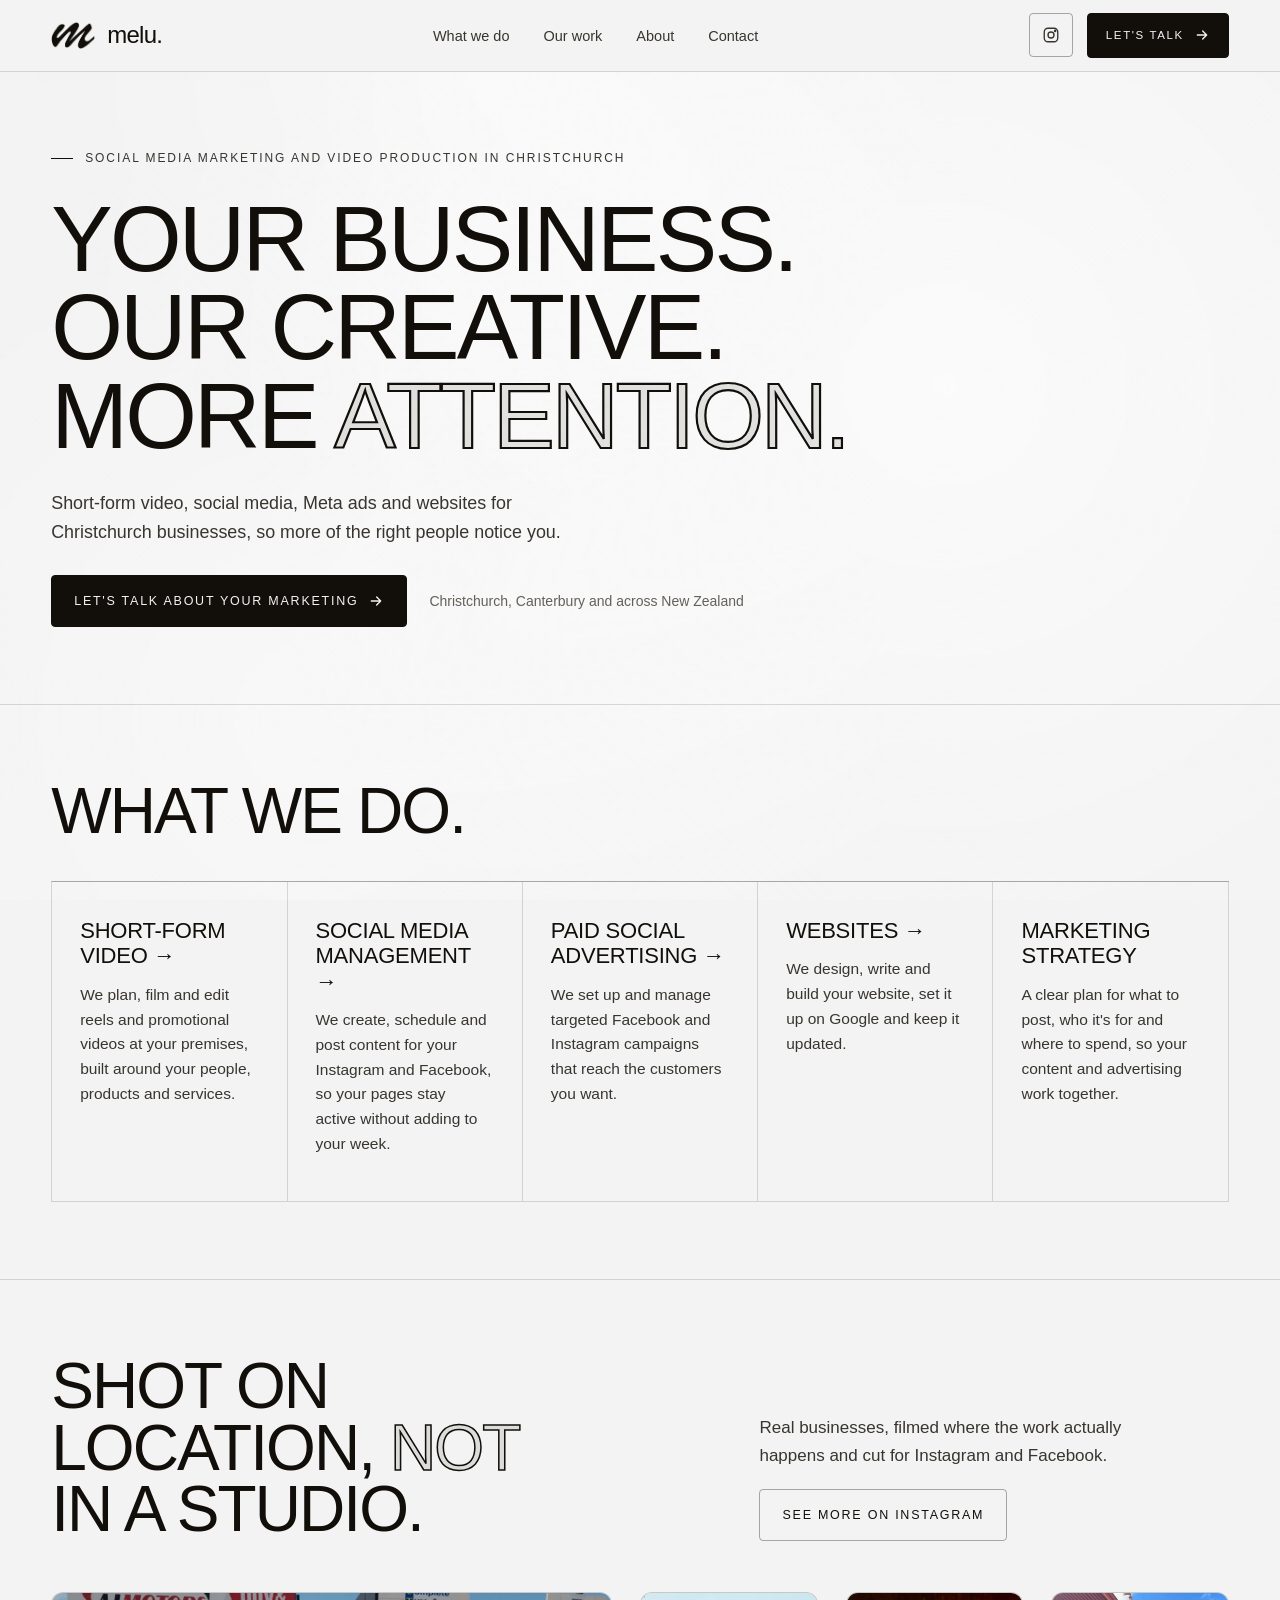
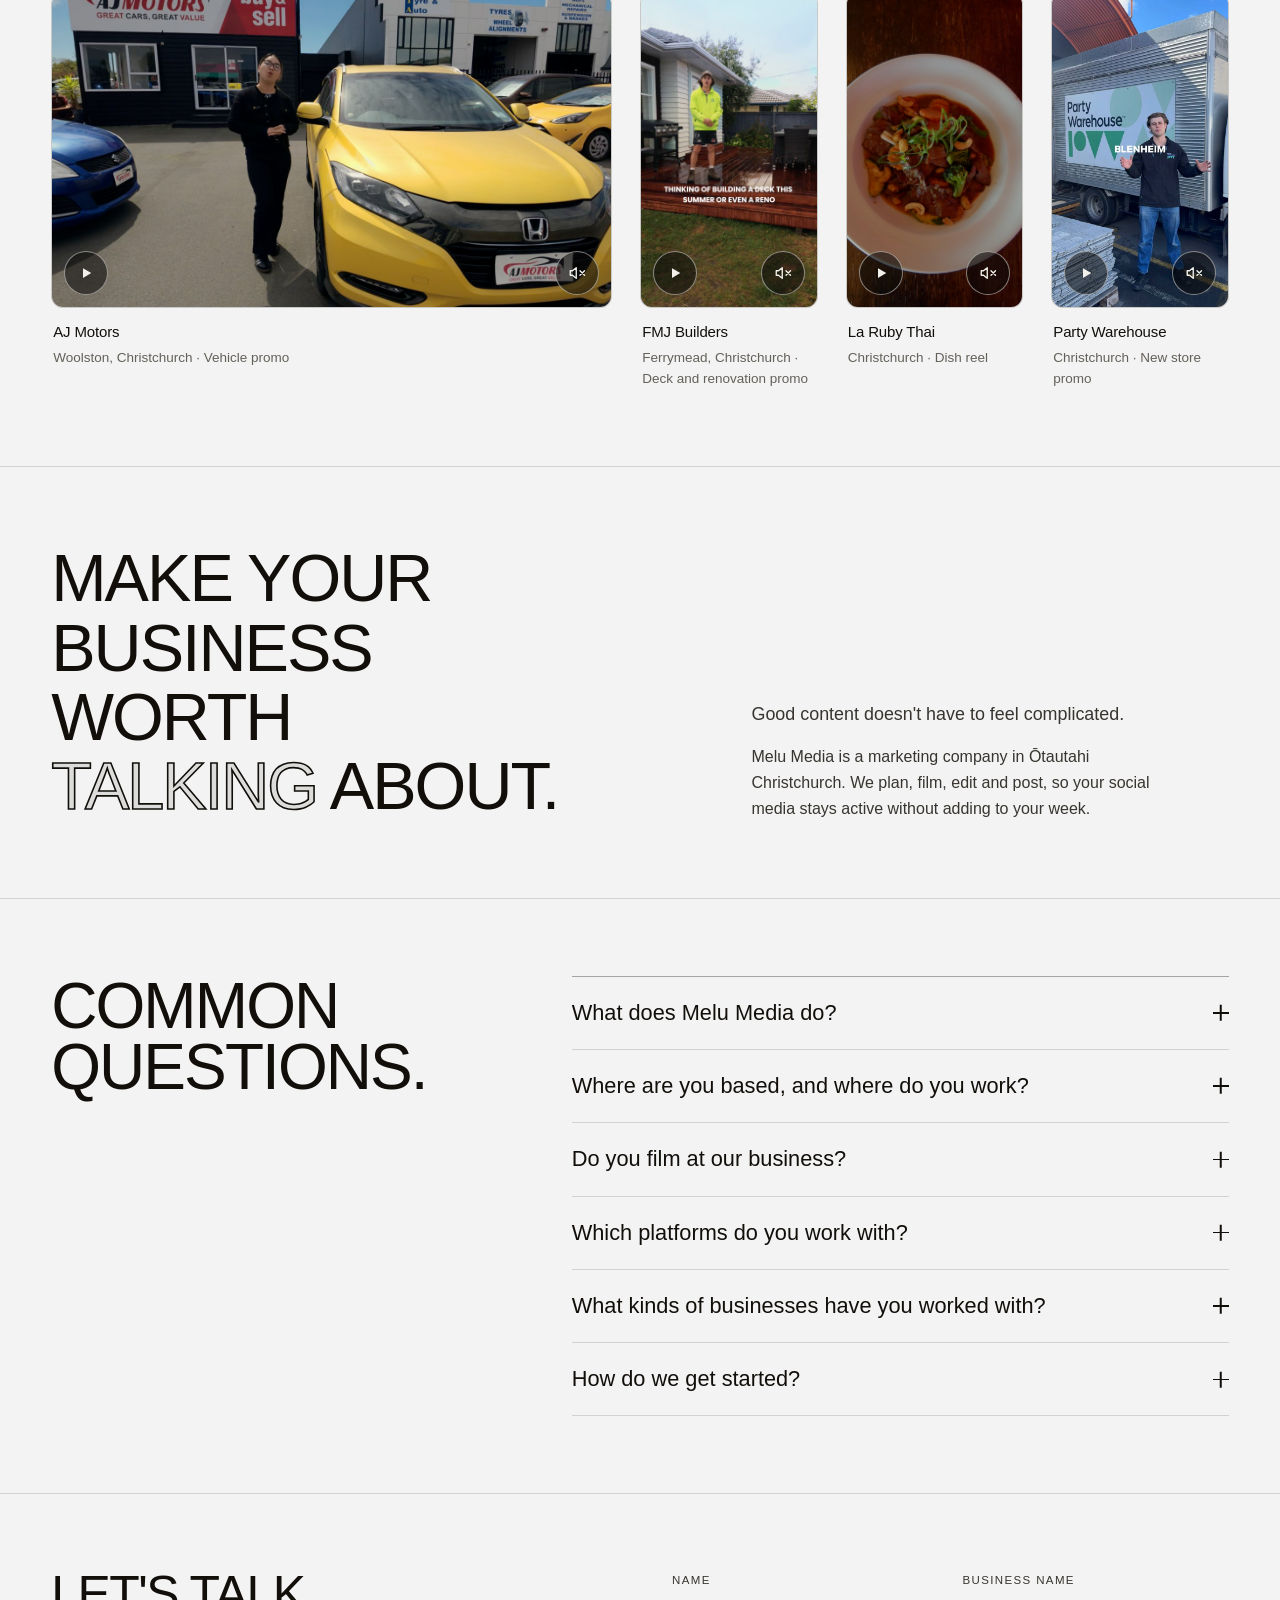
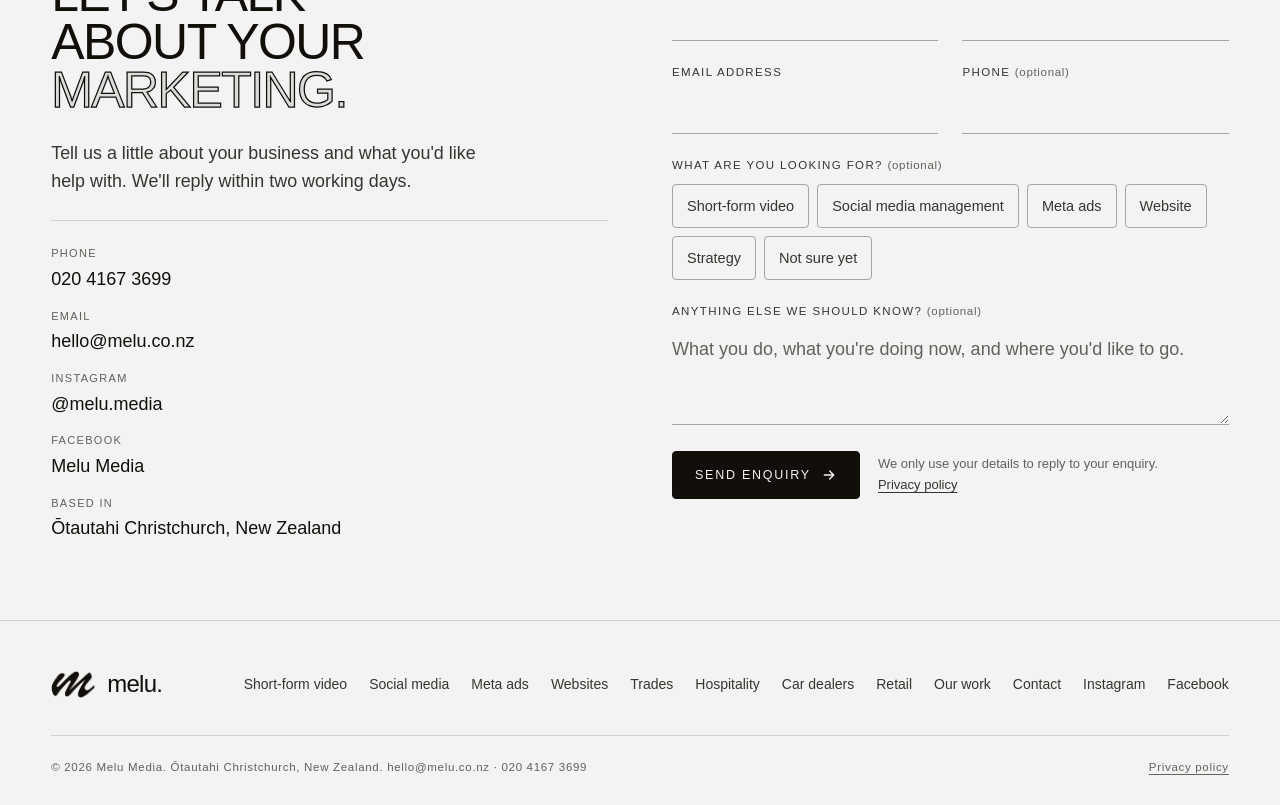
==== index.html @ 1206959f "SEO and AI search pass: how-it-works steps, retail page, legal entity schema, Party Warehouse locati" ====
<!doctype html>
<html lang="en-NZ">
<head>
<meta charset="utf-8">
<meta name="viewport" content="width=device-width, initial-scale=1, viewport-fit=cover">
<title>Social Media Marketing, Video &amp; Websites Christchurch | Melu Media</title>
<meta name="description" content="Melu Media is a Christchurch marketing company. We film short-form video, manage Instagram and Facebook, run Meta ads and build websites for local businesses.">
<link rel="canonical" href="https://melu.co.nz/">
<meta name="robots" content="index, follow, max-image-preview:large, max-snippet:-1, max-video-preview:-1">
<meta name="geo.region" content="NZ-CAN">
<meta name="geo.placename" content="Christchurch">
<meta name="theme-color" content="#f3f3f3">
<meta property="og:type" content="website">
<meta property="og:locale" content="en_NZ">
<meta property="og:site_name" content="Melu Media">
<meta property="og:title" content="Melu Media — Your business. Our creative. More attention.">
<meta property="og:description" content="Short-form video, social media management and Meta ads for businesses in Christchurch and across New Zealand.">
<meta property="og:url" content="https://melu.co.nz/">
<meta property="og:image" content="https://melu.co.nz/og-image.png">
<meta property="og:image:width" content="1200">
<meta property="og:image:height" content="630">
<meta property="og:image:alt" content="Melu Media logo">
<meta name="twitter:card" content="summary_large_image">
<meta name="twitter:title" content="Melu Media — Your business. Our creative. More attention.">
<meta name="twitter:description" content="Short-form video, social media management and Meta ads for businesses in Christchurch and across New Zealand.">
<meta name="twitter:image" content="https://melu.co.nz/og-image.png">
<link rel="icon" type="image/png" sizes="64x64" href="/favicon.png">
<link rel="apple-touch-icon" sizes="180x180" href="/apple-touch-icon.png">
<link rel="stylesheet" href="/styles.css?v=20261021a">
<script>document.documentElement.className = 'js';</script>
<script type="application/ld+json">
{
  "@context": "https://schema.org",
  "@graph": [
    {
      "@type": ["Organization", "ProfessionalService"],
      "@id": "https://melu.co.nz/#organization",
      "name": "Melu Media",
      "legalName": "Melu Limited",
      "identifier": {
        "@type": "PropertyValue",
        "propertyID": "NZBN",
        "value": "9429053964380"
      },
      "founder": {
        "@type": "Person",
        "name": "Ephraim Stocks",
        "jobTitle": "Founder"
      },
      "url": "https://melu.co.nz/",
      "logo": "https://melu.co.nz/apple-touch-icon.png",
      "image": "https://melu.co.nz/og-image.png",
      "email": "hello@melu.co.nz",
      "slogan": "Your business. Our creative. More attention.",
      "description": "Melu Media is a marketing company based in Christchurch, New Zealand. It produces short-form video, manages Instagram and Facebook, runs Meta ad campaigns, builds websites and provides marketing strategy for businesses.",
      "address": {
        "@type": "PostalAddress",
        "addressLocality": "Christchurch",
        "addressRegion": "Canterbury",
        "addressCountry": "NZ"
      },
      "areaServed": [
        {
          "@type": "City",
          "name": "Christchurch"
        },
        {
          "@type": "AdministrativeArea",
          "name": "Canterbury"
        },
        {
          "@type": "Country",
          "name": "New Zealand"
        }
      ],
      "knowsAbout": [
        "Short-form video production",
        "Reels production",
        "Social media marketing",
        "Social media management",
        "Social media content creation",
        "Instagram management",
        "Facebook marketing",
        "Meta Ads",
        "Facebook advertising",
        "Instagram advertising",
        "Website design",
        "Marketing strategy"
      ],
      "sameAs": [
        "https://www.instagram.com/melu.media/",
        "https://www.facebook.com/profile.php?id=61594397530777"
      ],
      "hasOfferCatalog": {
        "@type": "OfferCatalog",
        "name": "Marketing services",
        "itemListElement": [
          {
            "@type": "Offer",
            "itemOffered": {
              "@type": "Service",
              "name": "Short-form video production",
              "description": "Planning, filming and editing reels and promotional videos for businesses, shot on location.",
              "provider": {
                "@id": "https://melu.co.nz/#organization"
              },
              "areaServed": "Christchurch, Canterbury, New Zealand"
            }
          },
          {
            "@type": "Offer",
            "itemOffered": {
              "@type": "Service",
              "name": "Social media content and management",
              "description": "Creating, scheduling and posting content for Instagram and Facebook.",
              "provider": {
                "@id": "https://melu.co.nz/#organization"
              },
              "areaServed": "Christchurch, Canterbury, New Zealand"
            }
          },
          {
            "@type": "Offer",
            "itemOffered": {
              "@type": "Service",
              "name": "Paid social advertising",
              "description": "Setting up and managing targeted Facebook and Instagram campaigns in Meta Ads Manager.",
              "provider": {
                "@id": "https://melu.co.nz/#organization"
              },
              "areaServed": "Christchurch, Canterbury, New Zealand"
            }
          },
          {
            "@type": "Offer",
            "itemOffered": {
              "@type": "Service",
              "name": "Website design and build",
              "description": "Designing, writing and building small business websites, set up on Google, with hosting, domain and ongoing updates.",
              "url": "https://melu.co.nz/websites",
              "provider": {
                "@id": "https://melu.co.nz/#organization"
              },
              "areaServed": "Christchurch, Canterbury, New Zealand"
            }
          },
          {
            "@type": "Offer",
            "itemOffered": {
              "@type": "Service",
              "name": "Marketing strategy",
              "description": "A clear direction for a business's content, social media presence and advertising.",
              "provider": {
                "@id": "https://melu.co.nz/#organization"
              },
              "areaServed": "Christchurch, Canterbury, New Zealand"
            }
          }
        ]
      },
      "contactPoint": {
        "@type": "ContactPoint",
        "contactType": "sales",
        "email": "hello@melu.co.nz",
        "areaServed": "NZ",
        "availableLanguage": "en",
        "telephone": "+64 20 4167 3699"
      },
      "telephone": "+64 20 4167 3699"
    },
    {
      "@type": "WebSite",
      "@id": "https://melu.co.nz/#website",
      "url": "https://melu.co.nz/",
      "name": "Melu Media",
      "inLanguage": "en-NZ",
      "publisher": {
        "@id": "https://melu.co.nz/#organization"
      }
    },
    {
      "@type": "WebPage",
      "@id": "https://melu.co.nz/#webpage",
      "url": "https://melu.co.nz/",
      "name": "Social Media Marketing, Video & Websites Christchurch | Melu Media",
      "description": "Melu Media is a Christchurch marketing company. We film short-form video, manage Instagram and Facebook, run Meta ads and build websites for local businesses.",
      "inLanguage": "en-NZ",
      "isPartOf": {
        "@id": "https://melu.co.nz/#website"
      },
      "about": {
        "@id": "https://melu.co.nz/#organization"
      }
    },
    {
      "@type": "VideoObject",
      "name": "AJ Motors vehicle promo",
      "description": "Promotional video for AJ Motors, a car dealer on Ferry Road in Woolston, Christchurch. Filmed and edited by Melu Media.",
      "thumbnailUrl": "https://melu.co.nz/reel-ajmotors.jpg",
      "contentUrl": "https://melu.co.nz/reel-ajmotors.mp4",
      "uploadDate": "2026-10-13T00:00:00+13:00",
      "duration": "PT14S",
      "creator": {
        "@id": "https://melu.co.nz/#organization"
      }
    },
    {
      "@type": "VideoObject",
      "name": "La Ruby Thai dish reel",
      "description": "Short-form reel for La Ruby Thai restaurant in Christchurch, following a dish from the kitchen to the table. Filmed and edited by Melu Media.",
      "thumbnailUrl": "https://melu.co.nz/reel-laruby-kitchen.jpg",
      "contentUrl": "https://melu.co.nz/reel-laruby-kitchen.mp4",
      "uploadDate": "2026-10-13T00:00:00+13:00",
      "duration": "PT25S",
      "creator": {
        "@id": "https://melu.co.nz/#organization"
      }
    },
    {
      "@type": "VideoObject",
      "name": "Party Warehouse new store promo",
      "description": "Short-form promo for Party Warehouse, a Christchurch party store, inviting customers to an opening evening at its new site. Filmed and edited by Melu Media.",
      "thumbnailUrl": "https://melu.co.nz/reel-party.jpg",
      "contentUrl": "https://melu.co.nz/reel-party.mp4",
      "uploadDate": "2026-09-23T00:00:00+12:00",
      "duration": "PT12S",
      "creator": {
        "@id": "https://melu.co.nz/#organization"
      }
    },
    {
      "@type": "VideoObject",
      "name": "FMJ Builders deck and renovation promo",
      "description": "Short-form promo for FMJ Builders, a Christchurch building company, showing a new deck and a renovated bathroom in Ferrymead. Filmed on site and edited by Melu Media.",
      "thumbnailUrl": "https://melu.co.nz/reel-builder.jpg",
      "contentUrl": "https://melu.co.nz/reel-builder.mp4",
      "uploadDate": "2026-10-15T00:00:00+13:00",
      "duration": "PT27S",
      "creator": {
        "@id": "https://melu.co.nz/#organization"
      }
    },
    {
      "@type": "FAQPage",
      "@id": "https://melu.co.nz/#faq",
      "mainEntity": [
        {
          "@type": "Question",
          "name": "What does Melu Media do?",
          "acceptedAnswer": {
            "@type": "Answer",
            "text": "Melu Media is a marketing company in Ōtautahi Christchurch. We film short-form video, manage Instagram and Facebook for businesses, run Meta ad campaigns, build websites and help with marketing strategy."
          }
        },
        {
          "@type": "Question",
          "name": "Where are you based, and where do you work?",
          "acceptedAnswer": {
            "@type": "Answer",
            "text": "We are based in Christchurch and work with businesses across the city and the wider Canterbury region. We also travel across New Zealand."
          }
        },
        {
          "@type": "Question",
          "name": "Do you film at our business?",
          "acceptedAnswer": {
            "@type": "Answer",
            "text": "Yes. We film on location at your premises, around your people, products and services, rather than in a studio."
          }
        },
        {
          "@type": "Question",
          "name": "Which platforms do you work with?",
          "acceptedAnswer": {
            "@type": "Answer",
            "text": "Instagram and Facebook. Paid campaigns are set up and managed in Meta Ads Manager, which covers both."
          }
        },
        {
          "@type": "Question",
          "name": "What kinds of businesses have you worked with?",
          "acceptedAnswer": {
            "@type": "Answer",
            "text": "Recent work includes hospitality, automotive and retail businesses."
          }
        },
        {
          "@type": "Question",
          "name": "How do we get started?",
          "acceptedAnswer": {
            "@type": "Answer",
            "text": "Send an enquiry through the contact form with a little about your business and what you would like help with. We reply within two working days."
          }
        }
      ]
    }
  ]
}
</script>
</head>
<body id="top">
<a class="skip" href="#main">Skip to content</a>

<header class="nav">
  <div class="wrap">
    <a class="brand" href="#top" aria-label="Melu Media home"><span class="logo-mark" aria-hidden="true"></span><span class="wordmark">melu<span class="dot">.</span></span></a>
    <nav aria-label="Primary">
      <ul class="nav-links">
        <li><a href="#services">What we do</a></li>
        <li><a href="#work">Our work</a></li>
        <li><a href="#about">About</a></li>
        <li><a href="#contact">Contact</a></li>
      </ul>
    </nav>
    <div class="nav-cta">
      <a class="icon-link" href="https://www.instagram.com/melu.media/" target="_blank" rel="noopener" aria-label="Melu Media on Instagram"><svg viewBox="0 0 24 24" fill="none" stroke="currentColor" stroke-width="1.8" stroke-linecap="round" stroke-linejoin="round" aria-hidden="true"><rect x="3" y="3" width="18" height="18" rx="5"/><circle cx="12" cy="12" r="4"/><circle cx="17.5" cy="6.5" r="0.8" fill="currentColor"/></svg></a>
      <a class="btn btn-primary" href="#contact">Let's talk <svg class="arrow" viewBox="0 0 24 24" fill="none" stroke="currentColor" stroke-width="2" stroke-linecap="round" stroke-linejoin="round" aria-hidden="true"><path d="M5 12h14M13 6l6 6-6 6"/></svg></a>
      <button class="menu-btn" id="menu-open" type="button" aria-label="Open menu" aria-controls="mobile-menu" aria-expanded="false">
        <svg viewBox="0 0 24 24" fill="none" stroke="currentColor" stroke-width="1.8" stroke-linecap="round" aria-hidden="true"><path d="M4 7h16M4 12h16M4 17h16"/></svg>
      </button>
    </div>
  </div>
</header>

<div class="mobile-menu" id="mobile-menu" role="dialog" aria-modal="true" aria-label="Menu" hidden>
  <div class="top">
    <a class="brand" href="#top" aria-label="Melu Media home"><span class="logo-mark" aria-hidden="true"></span><span class="wordmark">melu<span class="dot">.</span></span></a>
    <button class="menu-btn" id="menu-close" type="button" aria-label="Close menu">
      <svg viewBox="0 0 24 24" fill="none" stroke="currentColor" stroke-width="1.8" stroke-linecap="round" aria-hidden="true"><path d="M6 6l12 12M18 6L6 18"/></svg>
    </button>
  </div>
  <ul>
    <li><a href="#services">What we do</a></li>
    <li><a href="#work">Our work</a></li>
    <li><a href="#about">About</a></li>
    <li><a href="#contact">Contact</a></li>
  </ul>
  <div class="foot">
    <a class="btn btn-primary" href="#contact">Let's talk <svg class="arrow" viewBox="0 0 24 24" fill="none" stroke="currentColor" stroke-width="2" stroke-linecap="round" stroke-linejoin="round" aria-hidden="true"><path d="M5 12h14M13 6l6 6-6 6"/></svg></a>
    <a class="btn" href="https://www.instagram.com/melu.media/" target="_blank" rel="noopener"><svg viewBox="0 0 24 24" fill="none" stroke="currentColor" stroke-width="1.8" stroke-linecap="round" stroke-linejoin="round" aria-hidden="true"><rect x="3" y="3" width="18" height="18" rx="5"/><circle cx="12" cy="12" r="4"/><circle cx="17.5" cy="6.5" r="0.8" fill="currentColor"/></svg> @melu.media</a>
    <span class="hero-note">Ōtautahi Christchurch · New Zealand</span>
  </div>
</div>

<main id="main">

  <!-- HERO -->
  <section class="hero">
    <canvas id="glow" aria-hidden="true"></canvas>
    <div class="wrap">
      <div class="hero-copy">
        <h1 class="eyebrow rise">Social media marketing and video production in Christchurch</h1>
        <p class="display hero-h rise d1">Your business.<br>Our creative.<br>More <em>attention.</em></p>
        <p class="lede rise d2">Short-form video, social media, Meta ads and websites for Christchurch businesses, so more of the right people notice you.</p>
        <div class="hero-actions rise d3">
          <a class="btn btn-primary" href="#contact">Let's talk about your marketing <svg class="arrow" viewBox="0 0 24 24" fill="none" stroke="currentColor" stroke-width="2" stroke-linecap="round" stroke-linejoin="round" aria-hidden="true"><path d="M5 12h14M13 6l6 6-6 6"/></svg></a>
          <span class="hero-note">Christchurch, Canterbury and across New Zealand</span>
        </div>
      </div>
    </div>
  </section>

  <!-- SERVICES -->
  <section class="section" id="services" aria-labelledby="services-h">
    <div class="wrap">
      <div class="section-head">
        <h2 class="display" id="services-h">What we do.</h2>
      </div>
      <div class="services">
        <div class="svc"><h3><a href="/short-form-video">Short-form video <span class="svc-arrow" aria-hidden="true">→</span></a></h3><p>We plan, film and edit reels and promotional videos at your premises, built around your people, products and services.</p></div>
        <div class="svc"><h3><a href="/social-media-marketing">Social media management <span class="svc-arrow" aria-hidden="true">→</span></a></h3><p>We create, schedule and post content for your Instagram and Facebook, so your pages stay active without adding to your week.</p></div>
        <div class="svc"><h3><a href="/meta-ads">Paid social advertising <span class="svc-arrow" aria-hidden="true">→</span></a></h3><p>We set up and manage targeted Facebook and Instagram campaigns that reach the customers you want.</p></div>
        <div class="svc"><h3><a href="/websites">Websites <span class="svc-arrow" aria-hidden="true">→</span></a></h3><p>We design, write and build your website, set it up on Google and keep it updated.</p></div>
        <div class="svc"><h3>Marketing strategy</h3><p>A clear plan for what to post, who it's for and where to spend, so your content and advertising work together.</p></div>
      </div>
    </div>
  </section>

  <!-- WORK -->
  <section class="section" id="work" aria-labelledby="work-h">
    <div class="wrap">
      <div class="work-head">
        <h2 class="display" id="work-h">Shot on location, <em>not</em> in a studio.</h2>
        <div class="work-copy">
          <p>Real businesses, filmed where the work actually happens and cut for Instagram and Facebook.</p>
          <a class="btn" href="https://www.instagram.com/melu.media/" target="_blank" rel="noopener">See more on Instagram</a>
        </div>
      </div>
      <div class="duo duo-four">
        <figure class="reel-card is-wide">
          <div class="reel wide" data-name="AJ Motors vehicle promo">
          <img src="reel-ajmotors.jpg" width="1280" height="720" loading="lazy" decoding="async" alt="A presenter standing beside a yellow Honda on the AJ Motors car yard in Woolston">
          <video src="reel-ajmotors.mp4" data-small="/reel-ajmotors-sm.mp4" preload="none" muted loop playsinline controls width="1920" height="1080" aria-label="AJ Motors vehicle promo video"></video>
          <button class="ctl toggle" type="button" aria-label="Play video: AJ Motors vehicle promo"><svg class="i-play" viewBox="0 0 24 24" fill="currentColor" aria-hidden="true"><path d="M8 5.5v13l11-6.5z"/></svg><svg class="i-pause" viewBox="0 0 24 24" fill="currentColor" aria-hidden="true"><path d="M7 5h3.5v14H7zM13.5 5H17v14h-3.5z"/></svg></button>
          <button class="ctl sound" type="button" aria-label="Unmute video: AJ Motors vehicle promo"><svg class="off" viewBox="0 0 24 24" fill="none" stroke="currentColor" stroke-width="1.8" stroke-linecap="round" stroke-linejoin="round" aria-hidden="true"><path d="M11 5 6 9H3v6h3l5 4z"/><path d="m22 9-6 6M16 9l6 6"/></svg><svg class="on" viewBox="0 0 24 24" fill="none" stroke="currentColor" stroke-width="1.8" stroke-linecap="round" stroke-linejoin="round" aria-hidden="true"><path d="M11 5 6 9H3v6h3l5 4z"/><path d="M15.5 8.5a5 5 0 0 1 0 7M19 5.5a10 10 0 0 1 0 13"/></svg></button>
          </div>
          <figcaption class="reel-cap">
          <span class="reel-client">AJ Motors</span>
          <span class="reel-note">Woolston, Christchurch · Vehicle promo</span>
          </figcaption>
          </figure>
        <div class="duo-row">
        <figure class="reel-card is-tall">
          <div class="reel" data-name="FMJ Builders deck and renovation promo">
            <img src="/reel-builder.jpg" width="720" height="1280" loading="lazy" decoding="async" alt="A builder in a hi-vis top standing on a newly built timber deck">
            <video src="/reel-builder.mp4" data-small="/reel-builder-sm.mp4" preload="none" muted loop playsinline controls width="720" height="1280" aria-label="FMJ Builders deck and renovation promo"></video>
            <button class="ctl toggle" type="button" aria-label="Play video: FMJ Builders deck and renovation promo"><svg class="i-play" viewBox="0 0 24 24" fill="currentColor" aria-hidden="true"><path d="M8 5.5v13l11-6.5z"/></svg><svg class="i-pause" viewBox="0 0 24 24" fill="currentColor" aria-hidden="true"><path d="M7 5h3.5v14H7zM13.5 5H17v14h-3.5z"/></svg></button>
            <button class="ctl sound" type="button" aria-label="Unmute video: FMJ Builders deck and renovation promo"><svg class="off" viewBox="0 0 24 24" fill="none" stroke="currentColor" stroke-width="1.8" stroke-linecap="round" stroke-linejoin="round" aria-hidden="true"><path d="M11 5 6 9H3v6h3l5 4z"/><path d="m22 9-6 6M16 9l6 6"/></svg><svg class="on" viewBox="0 0 24 24" fill="none" stroke="currentColor" stroke-width="1.8" stroke-linecap="round" stroke-linejoin="round" aria-hidden="true"><path d="M11 5 6 9H3v6h3l5 4z"/><path d="M15.5 8.5a5 5 0 0 1 0 7M19 5.5a10 10 0 0 1 0 13"/></svg></button>
          </div>
          <figcaption class="reel-cap">
            <span class="reel-client">FMJ Builders</span>
            <span class="reel-note">Ferrymead, Christchurch · Deck and renovation promo</span>
          </figcaption>
        </figure>
        <figure class="reel-card is-tall">
          <div class="reel" data-name="La Ruby Thai dish reel">
          <img src="/reel-laruby-kitchen.jpg" width="720" height="1280" loading="lazy" decoding="async" alt="A plated Thai beef dish with cashews at La Ruby Thai">
          <video src="/reel-laruby-kitchen.mp4" data-small="/reel-laruby-kitchen-sm.mp4" preload="none" muted loop playsinline controls width="720" height="1280" aria-label="La Ruby Thai dish reel"></video>
          <button class="ctl toggle" type="button" aria-label="Play video: La Ruby Thai dish reel"><svg class="i-play" viewBox="0 0 24 24" fill="currentColor" aria-hidden="true"><path d="M8 5.5v13l11-6.5z"/></svg><svg class="i-pause" viewBox="0 0 24 24" fill="currentColor" aria-hidden="true"><path d="M7 5h3.5v14H7zM13.5 5H17v14h-3.5z"/></svg></button>
          <button class="ctl sound" type="button" aria-label="Unmute video: La Ruby Thai dish reel"><svg class="off" viewBox="0 0 24 24" fill="none" stroke="currentColor" stroke-width="1.8" stroke-linecap="round" stroke-linejoin="round" aria-hidden="true"><path d="M11 5 6 9H3v6h3l5 4z"/><path d="m22 9-6 6M16 9l6 6"/></svg><svg class="on" viewBox="0 0 24 24" fill="none" stroke="currentColor" stroke-width="1.8" stroke-linecap="round" stroke-linejoin="round" aria-hidden="true"><path d="M11 5 6 9H3v6h3l5 4z"/><path d="M15.5 8.5a5 5 0 0 1 0 7M19 5.5a10 10 0 0 1 0 13"/></svg></button>
          </div>
          <figcaption class="reel-cap">
          <span class="reel-client">La Ruby Thai</span>
          <span class="reel-note">Christchurch · Dish reel</span>
          </figcaption>
          </figure>
        <figure class="reel-card is-tall">
          <div class="reel" data-name="Party Warehouse promo reel">
          <img src="/reel-party.jpg" width="607" height="1080" loading="lazy" decoding="async" alt="A presenter in front of a Party Warehouse truck at the Christchurch store">
          <video src="/reel-party.mp4" data-small="/reel-party-sm.mp4" preload="none" muted loop playsinline controls width="1080" height="1920" aria-label="Party Warehouse promo reel"></video>
          <button class="ctl toggle" type="button" aria-label="Play video: Party Warehouse promo reel"><svg class="i-play" viewBox="0 0 24 24" fill="currentColor" aria-hidden="true"><path d="M8 5.5v13l11-6.5z"/></svg><svg class="i-pause" viewBox="0 0 24 24" fill="currentColor" aria-hidden="true"><path d="M7 5h3.5v14H7zM13.5 5H17v14h-3.5z"/></svg></button>
          <button class="ctl sound" type="button" aria-label="Unmute video: Party Warehouse promo reel"><svg class="off" viewBox="0 0 24 24" fill="none" stroke="currentColor" stroke-width="1.8" stroke-linecap="round" stroke-linejoin="round" aria-hidden="true"><path d="M11 5 6 9H3v6h3l5 4z"/><path d="m22 9-6 6M16 9l6 6"/></svg><svg class="on" viewBox="0 0 24 24" fill="none" stroke="currentColor" stroke-width="1.8" stroke-linecap="round" stroke-linejoin="round" aria-hidden="true"><path d="M11 5 6 9H3v6h3l5 4z"/><path d="M15.5 8.5a5 5 0 0 1 0 7M19 5.5a10 10 0 0 1 0 13"/></svg></button>
          </div>
          <figcaption class="reel-cap">
          <span class="reel-client">Party Warehouse</span>
          <span class="reel-note">Christchurch · New store promo</span>
          </figcaption>
          </figure>
        </div>
      </div>
    </div>
  </section>

  <!-- ABOUT -->
  <section class="statement" id="about" aria-labelledby="about-h">
    <div class="wrap">
      <h2 class="display statement-text" id="about-h">Make your business worth <em>talking</em> about.</h2>
      <div class="statement-body">
        <p class="lede">Good content doesn't have to feel complicated.</p>
        <p>Melu Media is a marketing company in Ōtautahi Christchurch. We plan, film, edit and post, so your social media stays active without adding to your week.</p>
      </div>
    </div>
  </section>

  <!-- QUESTIONS -->
  <section class="section" id="questions" aria-labelledby="faq-h">
    <div class="wrap">
      <div class="caps-wrap">
        <h2 class="display" id="faq-h">Common questions.</h2>
        <div class="faq">
          <details class="faq-item" name="faq"><summary><h3>What does Melu Media do?</h3><span class="faq-icon" aria-hidden="true"></span></summary><p>Melu Media is a marketing company in Ōtautahi Christchurch. We film short-form video, manage Instagram and Facebook for businesses, run Meta ad campaigns, build websites and help with marketing strategy.</p></details>
          <details class="faq-item" name="faq"><summary><h3>Where are you based, and where do you work?</h3><span class="faq-icon" aria-hidden="true"></span></summary><p>We are based in Christchurch and work with businesses across the city and the wider Canterbury region. We also travel across New Zealand.</p></details>
          <details class="faq-item" name="faq"><summary><h3>Do you film at our business?</h3><span class="faq-icon" aria-hidden="true"></span></summary><p>Yes. We film on location at your premises, around your people, products and services, rather than in a studio.</p></details>
          <details class="faq-item" name="faq"><summary><h3>Which platforms do you work with?</h3><span class="faq-icon" aria-hidden="true"></span></summary><p>Instagram and Facebook. Paid campaigns are set up and managed in Meta Ads Manager, which covers both.</p></details>
          <details class="faq-item" name="faq"><summary><h3>What kinds of businesses have you worked with?</h3><span class="faq-icon" aria-hidden="true"></span></summary><p>Recent work includes hospitality, automotive and retail businesses.</p></details>
          <details class="faq-item" name="faq"><summary><h3>How do we get started?</h3><span class="faq-icon" aria-hidden="true"></span></summary><p>Send an enquiry through the contact form with a little about your business and what you would like help with. We reply within two working days.</p></details>
        </div>
      </div>
    </div>
  </section>

  <!-- CONTACT -->
  <section class="section" id="contact" aria-labelledby="contact-h">
    <div class="wrap">
      <div class="contact">
        <div class="contact-copy">
          <h2 class="display" id="contact-h">Let's talk about your <em>marketing.</em></h2>
          <p class="lede">Tell us a little about your business and what you'd like help with. We'll reply within two working days.</p>
          <div class="contact-lines">
            <a href="tel:+642041673699"><span class="k">Phone</span><span class="v">020 4167 3699</span></a>
            <!--email_off--><a href="mailto:hello@melu.co.nz"><span class="k">Email</span><span class="v">hello@melu.co.nz</span></a><!--/email_off-->
            <a href="https://www.instagram.com/melu.media/" target="_blank" rel="noopener"><span class="k">Instagram</span><span class="v">@melu.media</span></a>
            <a href="https://www.facebook.com/profile.php?id=61594397530777" target="_blank" rel="noopener"><span class="k">Facebook</span><span class="v">Melu Media</span></a>
            <span><span class="k">Based in</span><span class="v">Ōtautahi Christchurch, New Zealand</span></span>
          </div>
        </div>
        <form id="enquiry" action="https://api.web3forms.com/submit" method="POST" novalidate>
          <input type="hidden" name="access_key" value="1f5a8a7d-0fd7-4432-bb3c-7a2d917dbbb6">
          <input type="hidden" name="subject" value="New enquiry — melu.co.nz">
          <input type="hidden" name="from_name" value="Melu Media website">
          <input type="hidden" name="redirect" value="https://melu.co.nz/thanks">
          <div class="two">
            <div class="field"><label for="f-name">Name</label><input id="f-name" name="name" type="text" autocomplete="name" required aria-describedby="e-name"><span class="err" id="e-name">Please enter your name.</span></div>
            <div class="field"><label for="f-business">Business name</label><input id="f-business" name="business" type="text" autocomplete="organization" required aria-describedby="e-business"><span class="err" id="e-business">Please enter your business name.</span></div>
          </div>
          <div class="two">
            <div class="field"><label for="f-email">Email address</label><input id="f-email" name="email" type="email" autocomplete="email" inputmode="email" required aria-describedby="e-email"><span class="err" id="e-email">Please enter a valid email address.</span></div>
            <div class="field"><label for="f-phone">Phone <span class="opt">(optional)</span></label><input id="f-phone" name="phone" type="tel" autocomplete="tel" inputmode="tel" aria-describedby="e-phone"><span class="err" id="e-phone">Please enter a valid phone number, or leave it blank.</span></div>
          </div>
          <fieldset class="field">
            <legend>What are you looking for? <span class="opt">(optional)</span></legend>
            <div class="chips">
              <label class="chip"><input type="checkbox" name="interest" value="Short-form video"><span>Short-form video</span></label>
              <label class="chip"><input type="checkbox" name="interest" value="Social media management"><span>Social media management</span></label>
              <label class="chip"><input type="checkbox" name="interest" value="Meta ads"><span>Meta ads</span></label>
              <label class="chip"><input type="checkbox" name="interest" value="Website"><span>Website</span></label>
              <label class="chip"><input type="checkbox" name="interest" value="Strategy"><span>Strategy</span></label>
              <label class="chip"><input type="checkbox" name="interest" value="Not sure yet"><span>Not sure yet</span></label>
            </div>
          </fieldset>
          <div class="field"><label for="f-message">Anything else we should know? <span class="opt">(optional)</span></label><textarea id="f-message" name="message" placeholder="What you do, what you're doing now, and where you'd like to go."></textarea></div>
          <input type="checkbox" name="botcheck" id="f-botcheck" tabindex="-1" autocomplete="off" class="hp" aria-hidden="true">
          <div class="form-foot">
            <button class="btn btn-primary" type="submit" id="f-submit"><span id="f-submit-label">Send enquiry</span> <svg class="arrow" viewBox="0 0 24 24" fill="none" stroke="currentColor" stroke-width="2" stroke-linecap="round" stroke-linejoin="round" aria-hidden="true"><path d="M5 12h14M13 6l6 6-6 6"/></svg></button>
            <small>We only use your details to reply to your enquiry. <a href="/privacy">Privacy policy</a></small>
          </div>
          <div class="sent" id="sent" role="status" aria-live="polite" tabindex="-1"></div>
        </form>
      </div>
    </div>
  </section>

</main>

<footer>
  <div class="wrap">
    <a class="brand" href="#top" aria-label="Melu Media home"><span class="logo-mark" aria-hidden="true"></span><span class="wordmark">melu<span class="dot">.</span></span></a>
    <ul class="links">
      <li><a href="/short-form-video">Short-form video</a></li>
      <li><a href="/social-media-marketing">Social media</a></li>
      <li><a href="/meta-ads">Meta ads</a></li>
      <li><a href="/websites">Websites</a></li>
      <li><a href="/marketing-for-trades">Trades</a></li>
      <li><a href="/marketing-for-hospitality">Hospitality</a></li>
      <li><a href="/marketing-for-car-dealers">Car dealers</a></li>
      <li><a href="/marketing-for-retail">Retail</a></li>
      <li><a href="#work">Our work</a></li>
      <li><a href="#contact">Contact</a></li>
      <li><a href="https://www.instagram.com/melu.media/" target="_blank" rel="noopener">Instagram</a></li>
      <li><a href="https://www.facebook.com/profile.php?id=61594397530777" target="_blank" rel="noopener">Facebook</a></li>
    </ul>
    <div class="fine">
      <span>© <span id="year">2026</span> Melu Media. Ōtautahi Christchurch, New Zealand. <!--email_off--><a href="mailto:hello@melu.co.nz">hello@melu.co.nz</a><!--/email_off--> · <a href="tel:+642041673699">020 4167 3699</a></span>
      <a href="/privacy">Privacy policy</a>
    </div>
  </div>
</footer>

<script src="/site.js?v=20261021a" defer></script>
</body>
</html>
---- styles.css ----
:root {
  --ground: oklch(0.965 0 0);
  --surface: oklch(0.925 0 0);
  --ink: oklch(0.17 0.01 78);
  --ink-2: oklch(0.33 0.01 78);
  --muted: oklch(0.49 0.01 78);
  --line: oklch(0.17 0.01 78 / 0.14);
  --line-strong: oklch(0.17 0.01 78 / 0.34);
  --on-video: #f2f0eb;
  --z-nav: 50;
  --z-menu: 60;
  --z-skip: 100;
  --radius: 4px;
  --display: Helvetica, "Helvetica Neue", Arial, sans-serif;
  --body: Helvetica, "Helvetica Neue", Arial, sans-serif;
  --gutter: clamp(16px, 4vw, 64px);
  --max: 1320px;
  --nav-h: 72px;
  color-scheme: light;
  --mark: url("[data-uri]");
}

* { box-sizing: border-box; }
[hidden] { display: none !important; }
html { scroll-behavior: smooth; scroll-padding-top: var(--nav-h); }
@media (prefers-reduced-motion: reduce) { html { scroll-behavior: auto; } }

body {
  margin: 0;
  background: var(--ground);
  color: var(--ink);
  font-family: var(--body);
  font-size: 17px;
  line-height: 1.6;
  -webkit-font-smoothing: antialiased;
  overflow-x: hidden;
}

::selection { background: var(--ink); color: var(--ground); }

a { color: inherit; text-decoration: none; }
a:focus-visible, button:focus-visible, input:focus-visible, textarea:focus-visible, summary:focus-visible {
  outline: 2px solid var(--ink);
  outline-offset: 3px;
}
img { max-width: 100%; display: block; }

.wrap {
  width: 100%;
  max-width: var(--max);
  margin-inline: auto;
  padding-inline: var(--gutter);
}

.skip {
  position: absolute;
  left: 12px; top: -80px;
  z-index: var(--z-skip);
  padding: 12px 16px;
  background: var(--ink);
  color: var(--ground);
  border-radius: var(--radius);
  font-size: 14px;
}
.skip:focus { top: 12px; }

/* ---------- Typography ---------- */
h1, h2, h3 { margin: 0; font-weight: 400; text-wrap: balance; }
p { margin: 0; text-wrap: pretty; }
.eyebrow {
  font-family: var(--body);
  font-size: 12px;
  letter-spacing: 0.16em;
  text-transform: uppercase;
  color: var(--ink-2);
  display: inline-flex;
  align-items: center;
  gap: 12px;
}
.eyebrow::before {
  content: "";
  width: 22px;
  height: 1px;
  background: var(--ink);
}
.display {
  font-family: var(--display);
  font-weight: 400;
  text-transform: uppercase;
  line-height: 0.96;
  letter-spacing: -0.03em;
}
.display em {
  font-style: normal;
  font-weight: 400;
  color: oklch(0.17 0.01 78 / 0.1);
  -webkit-text-stroke: clamp(1.25px, 0.024em, 2.2px) var(--ink);
}
.lede { color: var(--ink-2); font-size: clamp(17px, 1.4vw, 20px); max-width: 60ch; margin: 0; }

/* ---------- Buttons ---------- */
.btn {
  display: inline-flex;
  align-items: center;
  gap: 10px;
  padding: 15px 22px;
  border-radius: var(--radius);
  border: 1px solid var(--line-strong);
  font-family: inherit;
  font-size: 12.5px;
  font-weight: 400;
  letter-spacing: 0.14em;
  text-transform: uppercase;
  transition: background .25s ease, color .25s ease, border-color .25s ease, transform .25s ease;
  cursor: pointer;
  background: transparent;
  color: var(--ink);
  white-space: nowrap;
}
.btn:hover { border-color: var(--ink); transform: translateY(-1px); }
.btn-primary { background: var(--ink); color: var(--ground); border-color: var(--ink); }
.btn-primary:hover { background: var(--ink-2); border-color: var(--ink-2); }
.btn[disabled] { opacity: .6; cursor: default; transform: none; }
.btn svg { width: 16px; height: 16px; }
.btn-primary .arrow { transition: transform .25s ease; }
.btn-primary:hover .arrow { transform: translateX(3px); }

/* ---------- Brand mark ---------- */
.brand { display: inline-flex; align-items: center; gap: 12px; }
.logo-mark {
  display: inline-block;
  width: 44px; height: 27px;
  background: currentColor;
  -webkit-mask: var(--mark) no-repeat center / contain;
  mask: var(--mark) no-repeat center / contain;
  flex: none;
}
.wordmark {
  font-family: var(--display);
  font-size: 24px;
  font-weight: 400;
  letter-spacing: -0.03em;
  line-height: 1;
  display: inline-flex;
  align-items: baseline;
}

/* ---------- Nav ---------- */
.nav {
  position: sticky;
  top: env(safe-area-inset-top, 0px);
  z-index: var(--z-nav);
  height: var(--nav-h);
  display: flex;
  align-items: center;
  background: var(--ground);
  border-bottom: 1px solid var(--line);
}
.nav .wrap { display: flex; align-items: center; justify-content: space-between; gap: 24px; }
.nav-links { display: flex; gap: 34px; list-style: none; margin: 0; padding: 0; }
.nav-links a {
  font-size: 14.5px;
  color: var(--ink-2);
  position: relative;
  padding-block: 10px;
}
.nav-links a::after {
  content: "";
  position: absolute;
  left: 0; right: 0; bottom: 4px;
  height: 1px;
  background: var(--ink);
  transform: scaleX(0);
  transform-origin: left;
  transition: transform .3s ease;
}
.nav-links a:hover { color: var(--ink); }
.nav-links a:hover::after { transform: scaleX(1); }
.nav-cta { display: flex; align-items: center; gap: 14px; }
.nav .btn { padding: 12px 18px; font-size: 11.5px; }
.icon-link { display: inline-grid; place-items: center; width: 44px; height: 44px; border-radius: var(--radius); border: 1px solid var(--line-strong); color: var(--ink-2); transition: color .25s ease, border-color .25s ease; }
.icon-link svg { width: 18px; height: 18px; }
.icon-link:hover { color: var(--ink); border-color: var(--ink); }
.menu-btn {
  display: none;
  width: 44px; height: 44px;
  border: 1px solid var(--line-strong);
  border-radius: 999px;
  background: transparent;
  color: var(--ink);
  cursor: pointer;
  align-items: center; justify-content: center;
}
.menu-btn svg { width: 18px; height: 18px; }
.mobile-menu {
  position: fixed;
  inset: 0;
  z-index: var(--z-menu);
  background: var(--ground);
  padding: calc(14px + env(safe-area-inset-top, 0px)) var(--gutter) 40px;
  display: flex;
  flex-direction: column;
  overflow-y: auto;
}
.mobile-menu .menu-btn { display: inline-flex; }
.mobile-menu .top { display: flex; justify-content: space-between; align-items: center; }
.mobile-menu ul { list-style: none; padding: 0; margin: 48px 0 32px; display: grid; gap: 8px; }
.mobile-menu li a {
  font-family: var(--display);
  font-weight: 400;
  text-transform: uppercase;
  letter-spacing: -0.02em;
  font-size: 40px;
  line-height: 1.15;
  display: block;
  padding-block: 6px;
  border-bottom: 1px solid var(--line);
}
.mobile-menu .foot { margin-top: auto; display: grid; gap: 12px; }
.mobile-menu .foot .btn { justify-content: center; }
.mobile-menu .foot .btn svg { width: 18px; height: 18px; }

/* ---------- Hero ---------- */
.hero {
  position: relative;
  overflow: hidden;
  border-bottom: 1px solid var(--line);
}
.hero canvas {
  position: fixed;
  inset: 0;
  width: 100%;
  height: 100%;
  z-index: -1;
  pointer-events: none;
}
.hero .wrap {
  position: relative;
  padding-block: clamp(40px, 6vw, 80px);
}
.hero-copy { display: grid; grid-template-columns: minmax(0, 1fr); gap: 28px; max-width: 980px; }
.hero h1, .hero .hero-h { font-size: clamp(44px, 7.2vw, 96px); }
.hero h1.eyebrow { font-size: 12px; }
.hero .lede { max-width: 52ch; }
.hero-actions { display: flex; flex-wrap: wrap; gap: 14px 22px; align-items: center; }
.hero-note { font-size: 14px; color: var(--muted); }

/* Rise-in on load */
.rise { animation: rise .9s cubic-bezier(.2,.7,.2,1) both; }
.rise.d1 { animation-delay: .08s; }
.rise.d2 { animation-delay: .18s; }
.rise.d3 { animation-delay: .28s; }
@keyframes rise {
  from { opacity: 0.001; transform: translateY(22px); }
  to { opacity: 1; transform: none; }
}
@media (prefers-reduced-motion: reduce) { .rise { animation: none; } }

/* ---------- Sections ---------- */
.section { padding-block: clamp(44px, 6vw, 80px); border-bottom: 1px solid var(--line); }
.section-head { margin-bottom: clamp(24px, 3vw, 40px); }
.section-head h2 { font-size: clamp(38px, 5vw, 68px); }

/* Services */
.services { display: grid; grid-template-columns: repeat(5, minmax(0, 1fr)); border-top: 1px solid var(--line-strong); border-left: 1px solid var(--line); }
.svc { padding: 36px 28px 44px; border-right: 1px solid var(--line); border-bottom: 1px solid var(--line); display: grid; gap: 14px; align-content: start; transition: background .3s ease; }
.svc:has(a):hover { background: var(--surface); }
.svc h3 { font-family: var(--display); font-weight: 400; text-transform: uppercase; letter-spacing: -0.01em; font-size: 22px; line-height: 1.15; }
.svc p { color: var(--ink-2); font-size: 15.5px; max-width: 34ch; }
.svc { position: relative; }
.svc h3 a::after { content: ""; position: absolute; inset: 0; }
.svc-arrow { display: inline-block; transition: transform .25s ease; }
.svc:hover .svc-arrow { transform: translateX(4px); }

/* Work */
.work-head { display: grid; grid-template-columns: minmax(0, 7fr) minmax(0, 5fr); gap: clamp(24px, 4vw, 64px); align-items: end; margin-bottom: clamp(28px, 4vw, 52px); }
.work-head h2 { font-size: clamp(38px, 5vw, 68px); max-width: 14ch; }
.work-copy { display: grid; gap: 20px; }
.work-copy p { color: var(--ink-2); max-width: 40ch; }
.work-copy .btn { justify-self: start; }
.reels { display: grid; grid-template-columns: repeat(3, minmax(0, 1fr)); gap: clamp(14px, 2.4vw, 28px); margin-top: clamp(28px, 4vw, 52px); }
.reel-card { display: grid; gap: 12px; margin: 0; align-content: start; }
.reel { position: relative; aspect-ratio: 9 / 16; border-radius: 12px; overflow: hidden; border: 1px solid var(--line); background: var(--surface); }
.reel.wide { aspect-ratio: 16 / 9; }
.reel img, .reel video { position: absolute; inset: 0; width: 100%; height: 100%; object-fit: cover; display: block; }
.reel .ctl { position: absolute; bottom: 12px; width: 44px; height: 44px; border-radius: 999px; border: 1px solid rgba(242,240,235,.5); background: rgba(10,10,10,.55); color: var(--on-video); display: none; place-items: center; cursor: pointer; padding: 0; transition: background .25s ease; }
.js .reel .ctl { display: grid; }
.reel .ctl:hover { background: rgba(10,10,10,.85); }
.reel .ctl svg { width: 18px; height: 18px; }
.reel .toggle { left: 12px; }
.reel .sound { right: 12px; }
.reel .i-pause, .reel.playing .i-play { display: none; }
.reel.playing .i-pause { display: block; }
.reel .sound .on, .reel.unmuted .sound .off { display: none; }
.reel.unmuted .sound .on { display: block; }
.reel-cap { display: grid; gap: 3px; padding: 0 2px; }
.reel-client { font-size: 15px; letter-spacing: -0.01em; color: var(--ink); }
.reel-note { font-size: 13.5px; color: var(--muted); }

/* Service pages */
.duo { --duo-gap: clamp(14px, 2.4vw, 28px); display: flex; gap: var(--duo-gap); align-items: flex-start; }
.duo .reel-card { min-width: 0; }
.duo .reel-card.is-wide { flex: 256 1 0; }
.duo .reel-card.is-tall { flex: 81 1 0; }
/* The row's basis covers its own two gaps, so all four videos come out the same height */
.duo-row { display: flex; gap: var(--duo-gap); flex: 243 1 calc(var(--duo-gap) * 2); min-width: 0; align-items: flex-start; }
.duo-row .reel-card.is-tall { flex: 1 1 0; }
@media (max-width: 1100px) {
  .duo-four { flex-wrap: wrap; }
  .duo-four .reel-card.is-wide, .duo-four .duo-row { flex: 1 1 100%; }
}
.solo { max-width: 1040px; }
.caps-wrap { display: grid; grid-template-columns: minmax(0, 5fr) minmax(0, 7fr); gap: clamp(24px, 4vw, 64px); align-items: start; }
.caps-wrap h2 { font-size: clamp(38px, 5vw, 68px); }
.caps { list-style: none; margin: 0; padding: 0; border-top: 1px solid var(--line-strong); }
.caps li { padding: 20px 0; border-bottom: 1px solid var(--line); font-size: clamp(18px, 1.7vw, 23px); line-height: 1.3; }
.steps { list-style: none; margin: 0; padding: 0; border-top: 1px solid var(--line-strong); counter-reset: step; }
.steps li { counter-increment: step; display: grid; grid-template-columns: 2.6em minmax(0, 1fr); column-gap: 14px; row-gap: 6px; padding: 20px 0; border-bottom: 1px solid var(--line); }
.steps li::before { content: counter(step, decimal-leading-zero); grid-row: span 2; font-size: 14px; color: var(--muted); padding-top: 5px; font-variant-numeric: tabular-nums; }
.steps h3 { font-family: var(--display); font-weight: 400; text-transform: uppercase; letter-spacing: -0.01em; font-size: clamp(18px, 1.7vw, 23px); line-height: 1.2; }
.steps p { color: var(--ink-2); font-size: 15.5px; max-width: 52ch; }
.cta-big { display: grid; gap: 30px; justify-items: center; text-align: center; padding-block: clamp(36px, 6vw, 90px); }
.cta-big .display { font-size: clamp(44px, 9vw, 96px); }
.cta-big p { color: var(--ink-2); max-width: 46ch; }
.cta-big p a { color: var(--ink); text-decoration: underline; text-underline-offset: 3px; white-space: nowrap; }
.more-services { display: flex; flex-wrap: wrap; align-items: center; gap: 12px 14px; }
.more-label { margin-right: 10px; font-size: 14.5px; color: var(--muted); }

.faq { border-top: 1px solid var(--line-strong); }
.faq-item { border-bottom: 1px solid var(--line); }
.faq-item summary { display: flex; align-items: center; justify-content: space-between; gap: 24px; padding: 22px 0; cursor: pointer; list-style: none; }
.faq-item summary::-webkit-details-marker { display: none; }
.faq-item h3 { font-size: clamp(18px, 1.7vw, 22px); line-height: 1.3; }
.faq-icon { position: relative; flex: none; width: 16px; height: 16px; }
.faq-icon::before, .faq-icon::after { content: ""; position: absolute; left: 0; right: 0; top: 50%; height: 1.5px; margin-top: -0.75px; background: var(--ink); transition: transform .3s cubic-bezier(.2,.7,.2,1); }
.faq-icon::after { transform: rotate(90deg); }
.faq-item[open] .faq-icon::after { transform: rotate(0deg); }
.faq-item p { color: var(--ink-2); max-width: 62ch; padding: 0 40px 24px 0; }
@media (prefers-reduced-motion: no-preference) {
  :root { interpolate-size: allow-keywords; }
  .faq-item::details-content { block-size: 0; overflow: clip; transition: block-size .3s cubic-bezier(.2,.7,.2,1), content-visibility .3s allow-discrete; }
  .faq-item[open]::details-content { block-size: auto; }
}
@media (prefers-reduced-motion: reduce) { .faq-icon::before, .faq-icon::after, .svc-arrow { transition: none; } }
footer .fine span a { text-decoration: none; }

.feature { display: grid; grid-template-columns: minmax(0, 7fr) minmax(0, 5fr); gap: clamp(28px, 4vw, 64px); align-items: center; }
.feature-copy { display: grid; gap: 20px; align-content: center; }
.feature-copy h2 { font-size: clamp(38px, 5vw, 68px); }
.feature-copy p { color: var(--ink-2); max-width: 44ch; }
.feature .reel-card { width: 100%; max-width: 380px; justify-self: end; }
.feature .pair { display: grid; grid-template-columns: repeat(2, minmax(0, 1fr)); gap: clamp(14px, 2vw, 24px); }
.feature .pair .reel-card { max-width: none; }

/* About */
.statement { padding-block: clamp(44px, 6vw, 80px); border-bottom: 1px solid var(--line); position: relative; }
.statement .wrap { position: relative; display: grid; grid-template-columns: minmax(0, 7fr) minmax(0, 5fr); gap: 32px; align-items: end; }
.statement .wrap > .eyebrow { grid-column: 1 / -1; }
.statement-text { font-size: clamp(34px, 5.2vw, 78px); max-width: 14ch; line-height: 1.04; }
.statement-body { display: grid; gap: 16px; max-width: 46ch; }
.statement-body p:not(.lede) { color: var(--ink-2); font-size: 16px; }

/* Contact */
.contact { display: grid; grid-template-columns: minmax(0, 6fr) minmax(0, 6fr); gap: clamp(32px, 5vw, 96px); align-items: start; }
.contact-copy { display: grid; gap: 24px; }
.contact-copy .display { max-width: 12ch; font-size: clamp(34px, 3.9vw, 56px); }
.contact-copy .lede { max-width: 44ch; }
.contact-lines { display: grid; gap: 14px; border-top: 1px solid var(--line); padding-top: 24px; }
.contact-lines a, .contact-lines > span { display: grid; gap: 2px; }
.contact-lines .k { font-size: 11px; letter-spacing: .12em; text-transform: uppercase; color: var(--muted); }
.contact-lines .v { font-size: 18px; }
.contact-lines a:hover .v { text-decoration: underline; text-underline-offset: 4px; }
form { display: grid; gap: 22px; }
.field { display: grid; gap: 8px; border: 0; padding: 0; margin: 0; min-width: 0; }
.field label, .field legend { font-size: 11.5px; letter-spacing: .12em; text-transform: uppercase; color: var(--ink-2); padding: 0; }
.field legend { margin-bottom: 10px; }
.field .opt { color: var(--muted); letter-spacing: .06em; text-transform: none; }
.field input, .field textarea {
  width: 100%;
  background: transparent;
  border: 0;
  border-bottom: 1px solid var(--line-strong);
  color: var(--ink);
  font-family: var(--body);
  font-size: 18px;
  padding: 10px 0 12px;
  border-radius: 0;
  transition: border-color .25s ease;
}
.field input::placeholder, .field textarea::placeholder { color: var(--muted); opacity: 1; }
.field input:focus, .field textarea:focus { outline: none; border-color: var(--ink); box-shadow: 0 1px 0 0 var(--ink); }
.field textarea { min-height: 96px; resize: vertical; }
.field .err { display: none; font-size: 13.5px; color: var(--ink); }
.field .err::before { content: "! "; font-weight: 700; }
.field.invalid .err { display: block; }
.field.invalid input { border-bottom-width: 2px; border-color: var(--ink); }
.two { display: grid; grid-template-columns: repeat(2, minmax(0, 1fr)); gap: 24px; }
.chips { display: flex; flex-wrap: wrap; gap: 8px; }
.chip { position: relative; display: inline-flex; }
.field .chip input { position: absolute; inset: 0; width: 100%; height: 100%; margin: 0; padding: 0; opacity: 0; cursor: pointer; }
.chip span { text-transform: none; letter-spacing: 0; display: inline-flex; align-items: center; min-height: 44px; padding: 8px 14px; border: 1px solid var(--line-strong); border-radius: var(--radius); font-size: 14.5px; color: var(--ink-2); transition: background .2s ease, color .2s ease, border-color .2s ease; }
.chip:hover span { border-color: var(--ink); }
.chip input:checked + span { background: var(--ink); color: var(--ground); border-color: var(--ink); }
.chip input:focus-visible + span { outline: 2px solid var(--ink); outline-offset: 3px; }
.form-foot { display: flex; align-items: center; gap: 14px 18px; flex-wrap: wrap; margin-top: 4px; }
.form-foot small { color: var(--muted); font-size: 13px; max-width: 44ch; }
.form-foot small a { color: var(--ink-2); text-decoration: underline; text-underline-offset: 3px; display: inline-block; padding-block: 10px; margin-block: -10px; }
.hp { position: absolute; left: -9999px; width: 1px; height: 1px; opacity: 0; }
.sent { display: none; padding: 18px 20px; border: 1px solid var(--line-strong); border-radius: var(--radius); color: var(--ink); background: var(--surface); }
.sent.show { display: block; }
.sent.error { border-color: var(--ink); }
.sent a { text-decoration: underline; text-underline-offset: 3px; }

/* Footer */
footer { padding-block: 40px 28px; }
footer .wrap { display: flex; flex-wrap: wrap; justify-content: space-between; align-items: center; gap: 20px; }
footer .links { display: flex; flex-wrap: wrap; gap: 0 22px; list-style: none; padding: 0; margin: 0; font-size: 14px; color: var(--ink-2); }
footer .links a { display: inline-block; padding-block: 12px; }
footer .links a:hover { color: var(--ink); text-decoration: underline; text-underline-offset: 4px; }
footer .fine { font-size: 11.5px; letter-spacing: .06em; color: var(--muted); width: 100%; display: flex; justify-content: space-between; flex-wrap: wrap; gap: 10px; border-top: 1px solid var(--line); padding-top: 22px; margin-top: 8px; }
footer .fine a { text-decoration: underline; text-underline-offset: 3px; padding-block: 12px; margin-block: -12px; }

/* Simple text pages (privacy, 404) */
.page { padding-block: clamp(48px, 7vw, 104px); border-bottom: 1px solid var(--line); }
.page h1 { font-size: clamp(38px, 5vw, 68px); }
.prose { max-width: 68ch; display: grid; gap: 16px; margin-top: clamp(24px, 3vw, 40px); color: var(--ink-2); }
.prose h2 { font-family: var(--display); font-size: 20px; text-transform: uppercase; letter-spacing: -0.01em; color: var(--ink); margin-top: 20px; }
.prose a:not(.btn) { color: var(--ink); text-decoration: underline; text-underline-offset: 3px; }
.prose ul { margin: 0; padding-left: 20px; display: grid; gap: 8px; }
.page .btn { margin-top: 12px; justify-self: start; }

/* ---------- Responsive ---------- */
@media (max-width: 1279px) {
  /* five cards: three across, then two wider ones */
  .services { grid-template-columns: repeat(6, minmax(0, 1fr)); }
  .svc { grid-column: span 2; }
  .svc:nth-child(n+4) { grid-column: span 3; }
}
@media (max-width: 1080px) {
  .services { grid-template-columns: repeat(2, minmax(0, 1fr)); }
  .svc, .svc:nth-child(n+4) { grid-column: auto; }
  .svc:last-child:nth-child(odd) { grid-column: span 2; }
}
@media (max-width: 900px) {
  .nav-links, .nav .btn { display: none; }
  .menu-btn { display: inline-flex; }
  .hero .wrap { padding-block: 56px 64px; }
  .work-head { grid-template-columns: 1fr; align-items: start; }
  .caps-wrap { grid-template-columns: 1fr; }
  .feature { grid-template-columns: 1fr; }
  .feature .reel-card { justify-self: center; max-width: 320px; }
  .feature .pair { width: 100%; max-width: 560px; justify-self: center; }
  .statement .wrap { grid-template-columns: 1fr; }
  .contact { grid-template-columns: 1fr; }
  .contact-copy .display { font-size: clamp(34px, 9vw, 48px); }
}
@media (max-width: 700px) {
  .reels {
    display: flex;
    overflow-x: auto;
    scroll-snap-type: x mandatory;
    gap: 12px;
    margin-inline: calc(var(--gutter) * -1);
    padding-inline: var(--gutter);
    scroll-padding-inline: var(--gutter);
    scrollbar-width: none;
  }
  .reels::-webkit-scrollbar { display: none; }
  .reel-card { flex: 0 0 72%; scroll-snap-align: start; }
  .duo { flex-wrap: wrap; }
  .duo .reel-card.is-wide { flex: 1 1 100%; }
  .duo .reel-card.is-tall { flex: 1 1 40%; max-width: 72%; }
  .duo-row {
    overflow-x: auto;
    scroll-snap-type: x mandatory;
    margin-inline: calc(var(--gutter) * -1);
    padding-inline: var(--gutter);
    scroll-padding-inline: var(--gutter);
    scrollbar-width: none;
  }
  .duo-row::-webkit-scrollbar { display: none; }
  .duo .duo-row .reel-card.is-tall { flex: 0 0 44%; max-width: none; }
}
@media (max-width: 640px) {
  body { font-size: 16px; }
  .btn { white-space: normal; text-align: center; }
  .services { grid-template-columns: 1fr; }
  .svc:last-child:nth-child(odd) { grid-column: auto; }
  .svc { padding: 28px 20px 32px; }
  .two { grid-template-columns: 1fr; }
  .hero-actions .btn, .form-foot .btn { width: 100%; justify-content: center; }
}
@media (max-width: 420px) {
  .hero .hero-h { font-size: 10.4vw; }
}
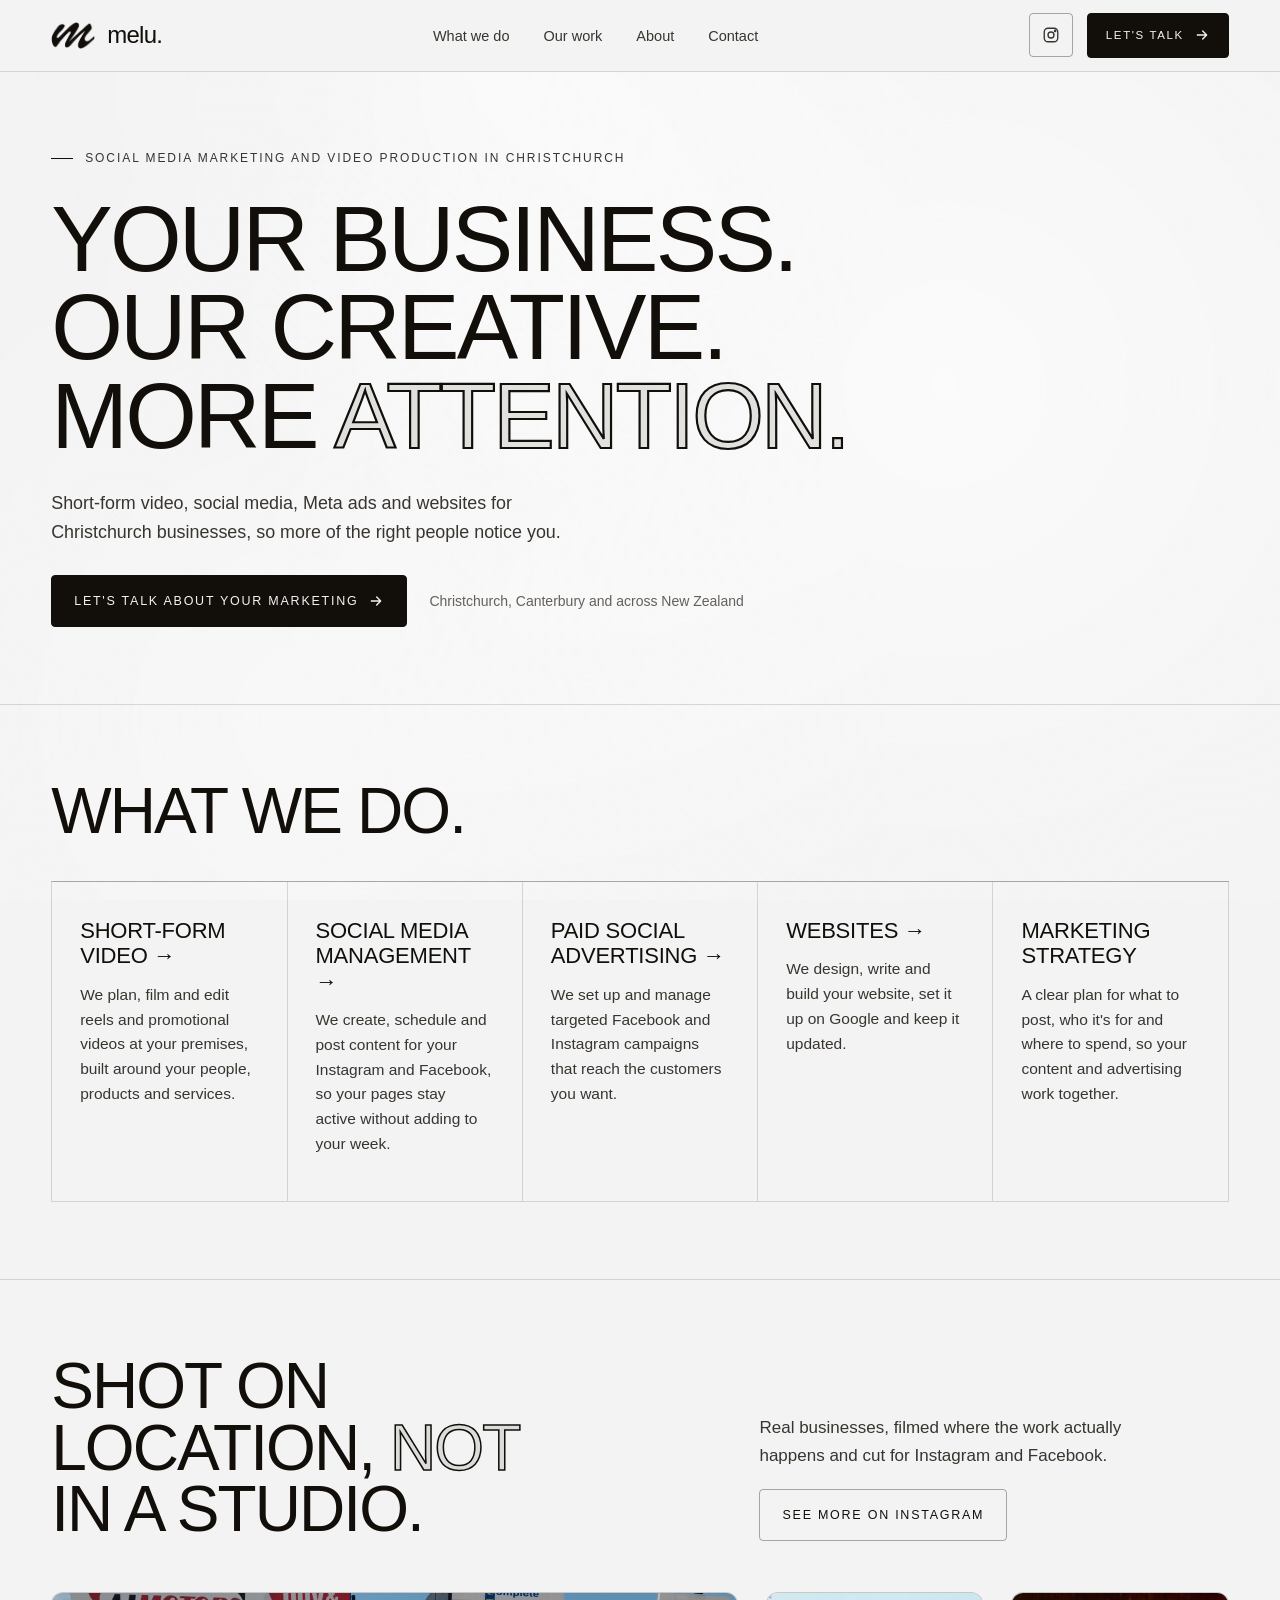
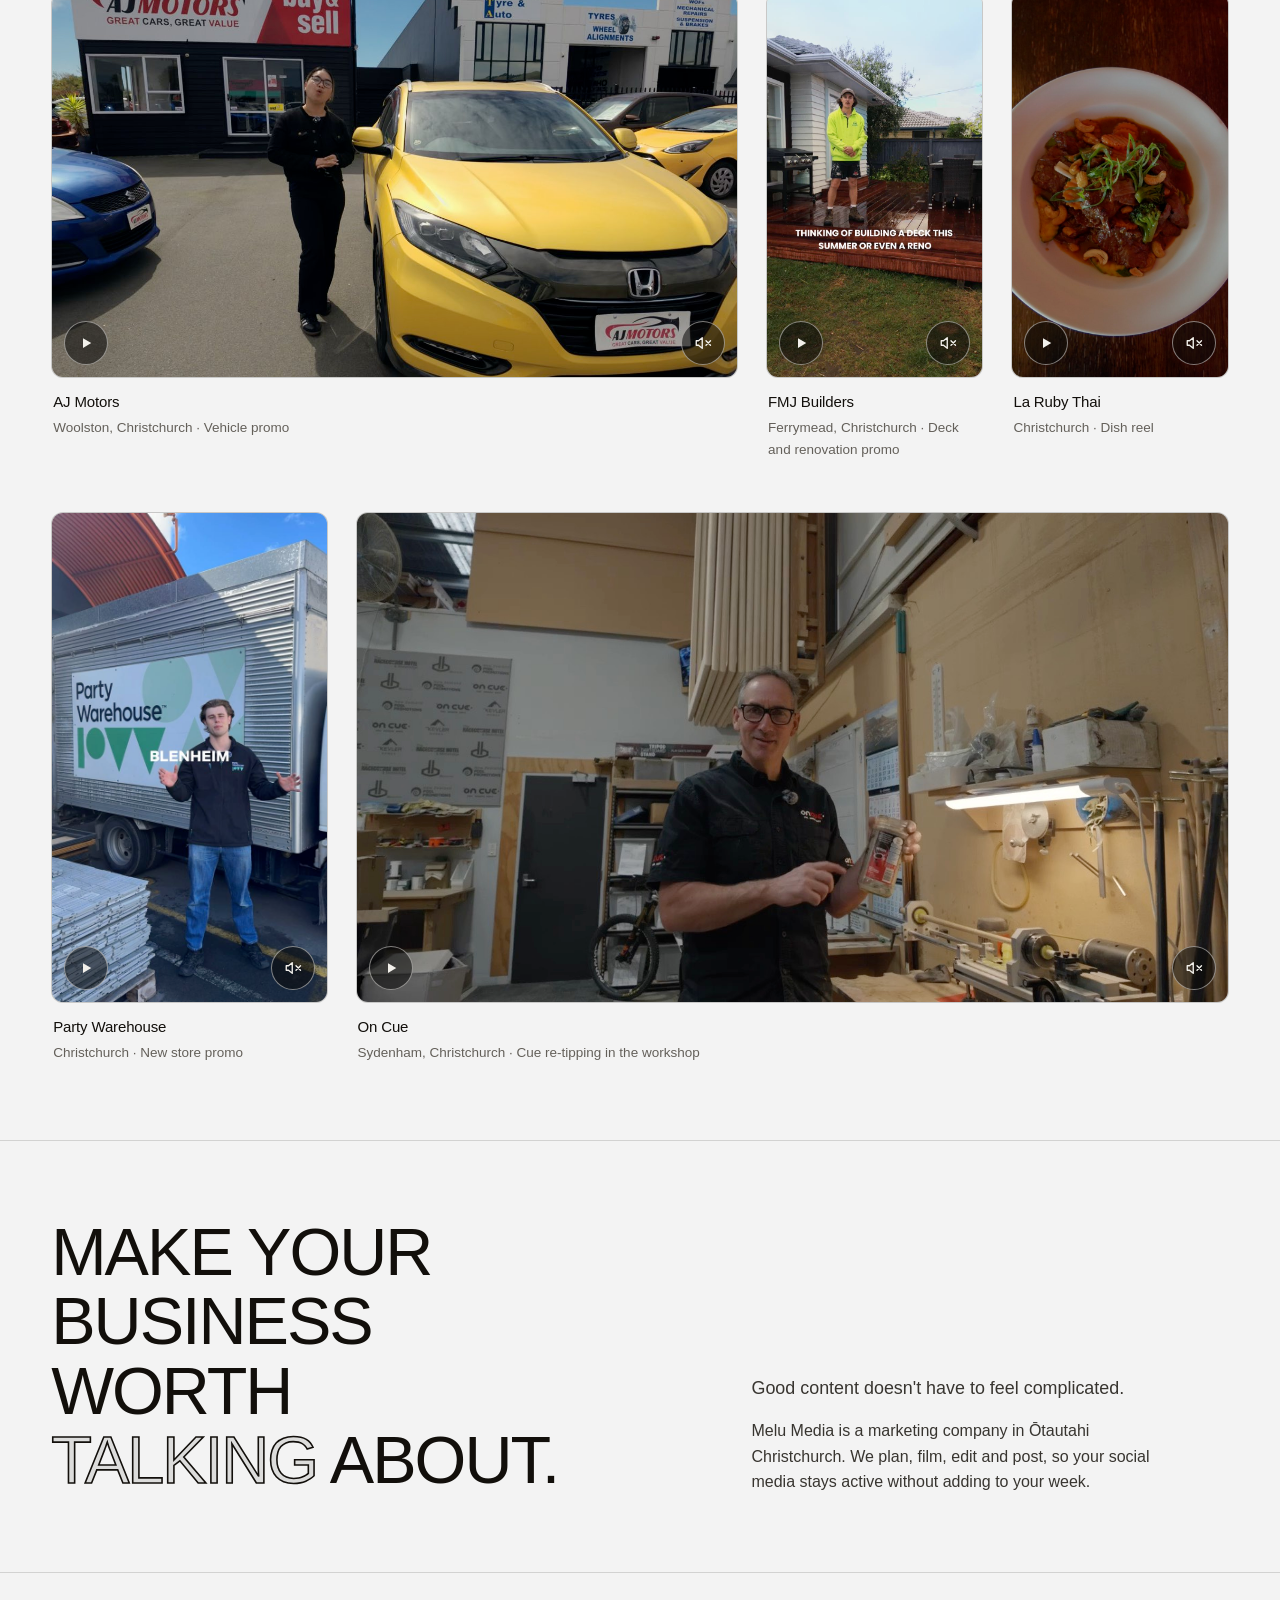
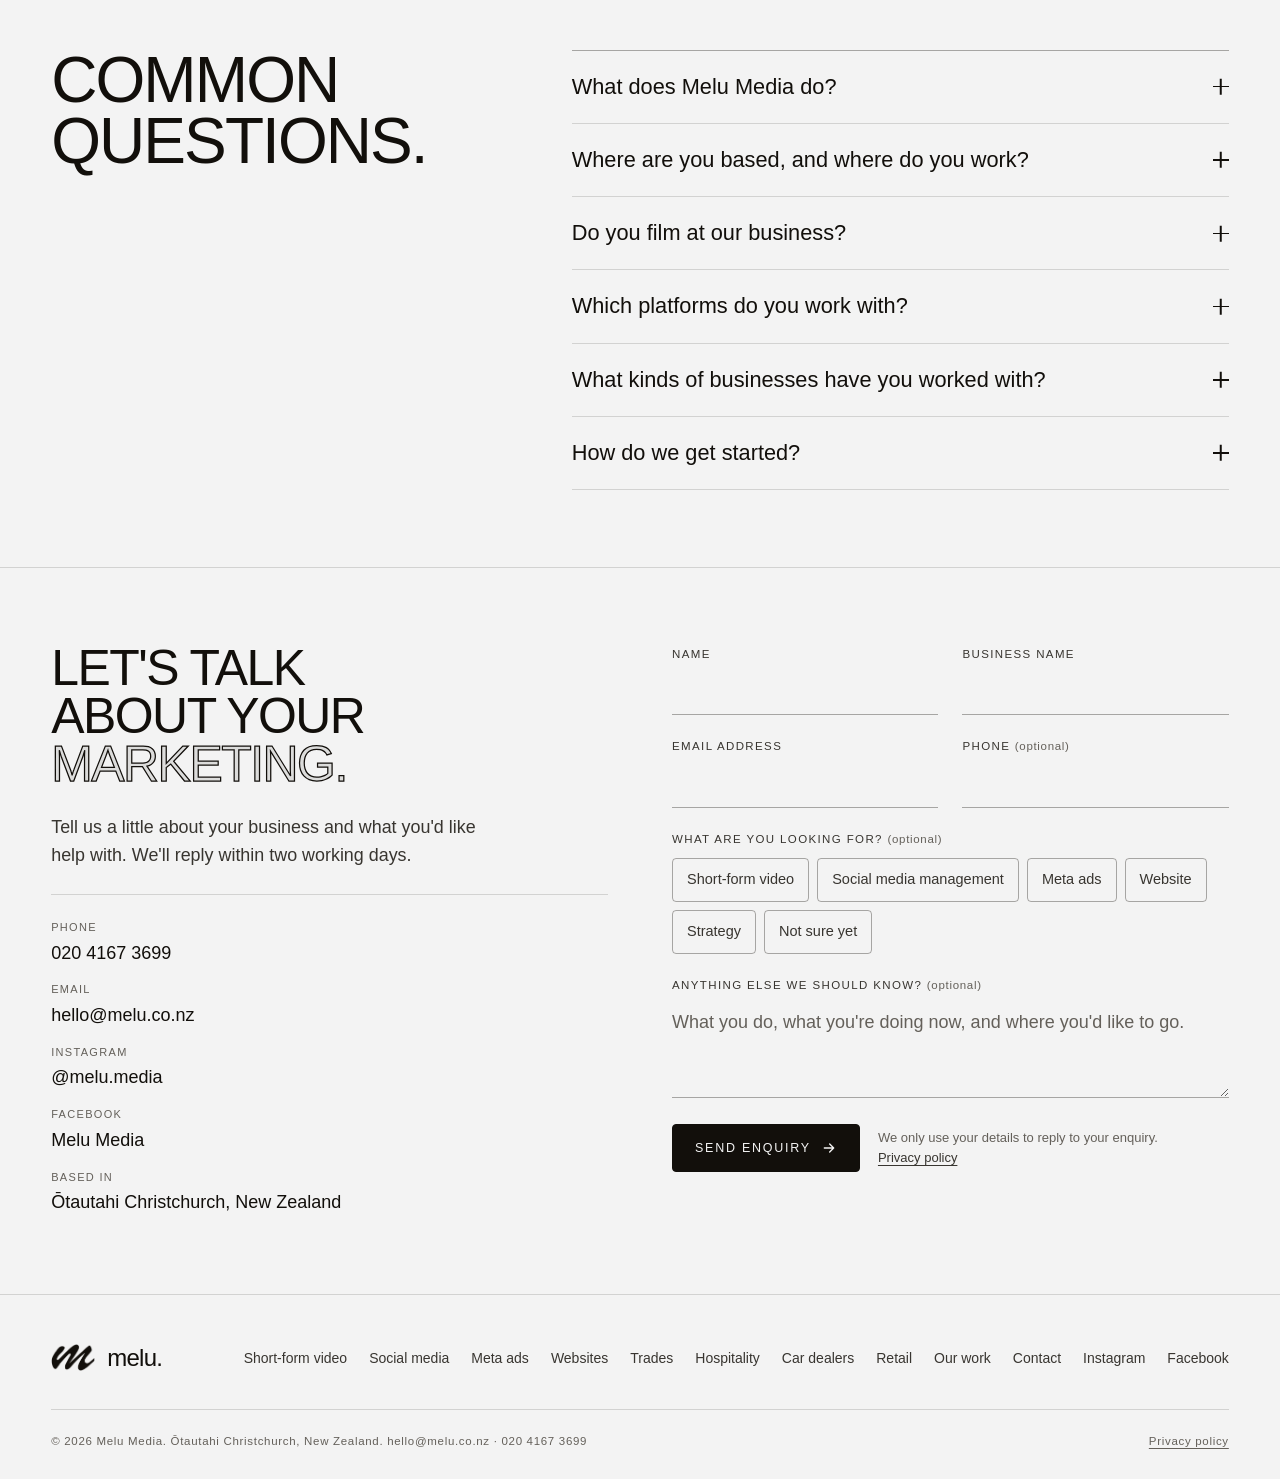
==== commit 635ac8a3: "Add On Cue cue re-tipping video to the homepage, short-form video and retail pages Co-Authored-By: C" ====
--- a/index.html
+++ b/index.html
@@ -26,14 +26,17 @@
 <meta name="twitter:image" content="https://melu.co.nz/og-image.png">
 <link rel="icon" type="image/png" sizes="64x64" href="/favicon.png">
 <link rel="apple-touch-icon" sizes="180x180" href="/apple-touch-icon.png">
-<link rel="stylesheet" href="/styles.css?v=20261021a">
+<link rel="stylesheet" href="/styles.css?v=20261023a">
 <script>document.documentElement.className = 'js';</script>
 <script type="application/ld+json">
 {
   "@context": "https://schema.org",
   "@graph": [
     {
-      "@type": ["Organization", "ProfessionalService"],
+      "@type": [
+        "Organization",
+        "ProfessionalService"
+      ],
       "@id": "https://melu.co.nz/#organization",
       "name": "Melu Media",
       "legalName": "Melu Limited",
@@ -293,6 +296,18 @@
           }
         }
       ]
+    },
+    {
+      "@type": "VideoObject",
+      "name": "On Cue cue re-tipping video",
+      "description": "Workshop video for On Cue, a Christchurch pool, snooker and darts specialist, showing a pool cue being re-tipped on the lathe. Filmed and edited by Melu Media.",
+      "thumbnailUrl": "https://melu.co.nz/reel-oncue.jpg",
+      "contentUrl": "https://melu.co.nz/reel-oncue.mp4",
+      "uploadDate": "2026-10-23T00:00:00+13:00",
+      "duration": "PT44S",
+      "creator": {
+        "@id": "https://melu.co.nz/#organization"
+      }
     }
   ]
 }
@@ -399,7 +414,7 @@
           <span class="reel-note">Woolston, Christchurch · Vehicle promo</span>
           </figcaption>
           </figure>
-        <div class="duo-row">
+        <div class="duo-row is-two">
         <figure class="reel-card is-tall">
           <div class="reel" data-name="FMJ Builders deck and renovation promo">
             <img src="/reel-builder.jpg" width="720" height="1280" loading="lazy" decoding="async" alt="A builder in a hi-vis top standing on a newly built timber deck">
@@ -424,6 +439,9 @@
           <span class="reel-note">Christchurch · Dish reel</span>
           </figcaption>
           </figure>
+        </div>
+      </div>
+      <div class="duo duo-flip">
         <figure class="reel-card is-tall">
           <div class="reel" data-name="Party Warehouse promo reel">
           <img src="/reel-party.jpg" width="607" height="1080" loading="lazy" decoding="async" alt="A presenter in front of a Party Warehouse truck at the Christchurch store">
@@ -436,7 +454,18 @@
           <span class="reel-note">Christchurch · New store promo</span>
           </figcaption>
           </figure>
-        </div>
+        <figure class="reel-card is-wide">
+          <div class="reel wide" data-name="On Cue cue re-tipping video">
+          <img src="/reel-oncue.jpg" width="1280" height="720" loading="lazy" decoding="async" alt="An On Cue technician in the Christchurch workshop, next to the cue lathe">
+          <video src="/reel-oncue.mp4" data-small="/reel-oncue-sm.mp4" preload="none" muted loop playsinline controls width="1280" height="720" aria-label="On Cue cue re-tipping video video"></video>
+          <button class="ctl toggle" type="button" aria-label="Play video: On Cue cue re-tipping video"><svg class="i-play" viewBox="0 0 24 24" fill="currentColor" aria-hidden="true"><path d="M8 5.5v13l11-6.5z"/></svg><svg class="i-pause" viewBox="0 0 24 24" fill="currentColor" aria-hidden="true"><path d="M7 5h3.5v14H7zM13.5 5H17v14h-3.5z"/></svg></button>
+          <button class="ctl sound" type="button" aria-label="Unmute video: On Cue cue re-tipping video"><svg class="off" viewBox="0 0 24 24" fill="none" stroke="currentColor" stroke-width="1.8" stroke-linecap="round" stroke-linejoin="round" aria-hidden="true"><path d="M11 5 6 9H3v6h3l5 4z"/><path d="m22 9-6 6M16 9l6 6"/></svg><svg class="on" viewBox="0 0 24 24" fill="none" stroke="currentColor" stroke-width="1.8" stroke-linecap="round" stroke-linejoin="round" aria-hidden="true"><path d="M11 5 6 9H3v6h3l5 4z"/><path d="M15.5 8.5a5 5 0 0 1 0 7M19 5.5a10 10 0 0 1 0 13"/></svg></button>
+          </div>
+          <figcaption class="reel-cap">
+          <span class="reel-client">On Cue</span>
+          <span class="reel-note">Sydenham, Christchurch · Cue re-tipping in the workshop</span>
+          </figcaption>
+          </figure>
       </div>
     </div>
   </section>
@@ -546,6 +575,6 @@
   </div>
 </footer>
 
-<script src="/site.js?v=20261021a" defer></script>
+<script src="/site.js?v=20261023a" defer></script>
 </body>
 </html>
--- a/styles.css
+++ b/styles.css
@@ -305,6 +305,8 @@
 /* The row's basis covers its own two gaps, so all four videos come out the same height */
 .duo-row { display: flex; gap: var(--duo-gap); flex: 243 1 calc(var(--duo-gap) * 2); min-width: 0; align-items: flex-start; }
 .duo-row .reel-card.is-tall { flex: 1 1 0; }
+.duo-row.is-two { flex: 162 1 var(--duo-gap); }
+.duo + .duo, .solo-after { margin-top: clamp(28px, 4vw, 56px); }
 @media (max-width: 1100px) {
   .duo-four { flex-wrap: wrap; }
   .duo-four .reel-card.is-wide, .duo-four .duo-row { flex: 1 1 100%; }
@@ -480,6 +482,7 @@
   }
   .duo-row::-webkit-scrollbar { display: none; }
   .duo .duo-row .reel-card.is-tall { flex: 0 0 44%; max-width: none; }
+  .duo-flip .reel-card.is-wide { order: -1; }
 }
 @media (max-width: 640px) {
   body { font-size: 16px; }
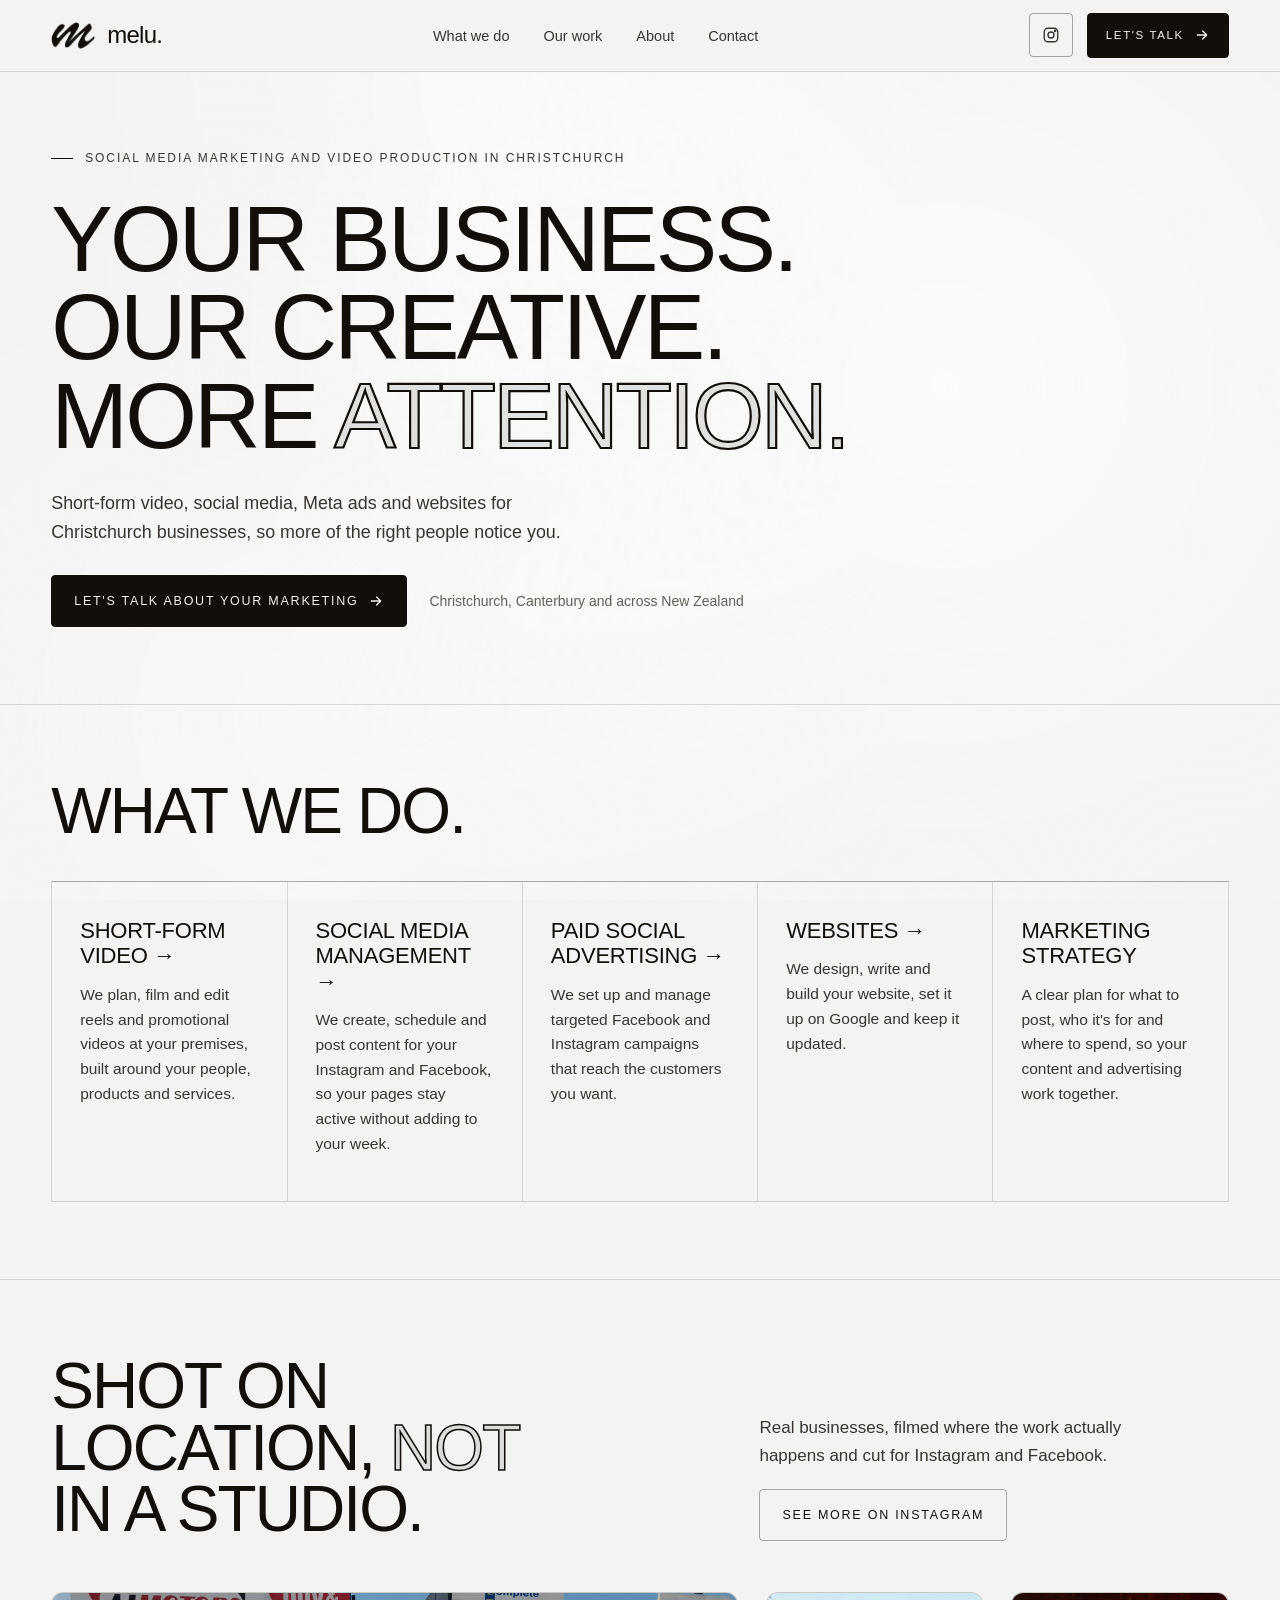
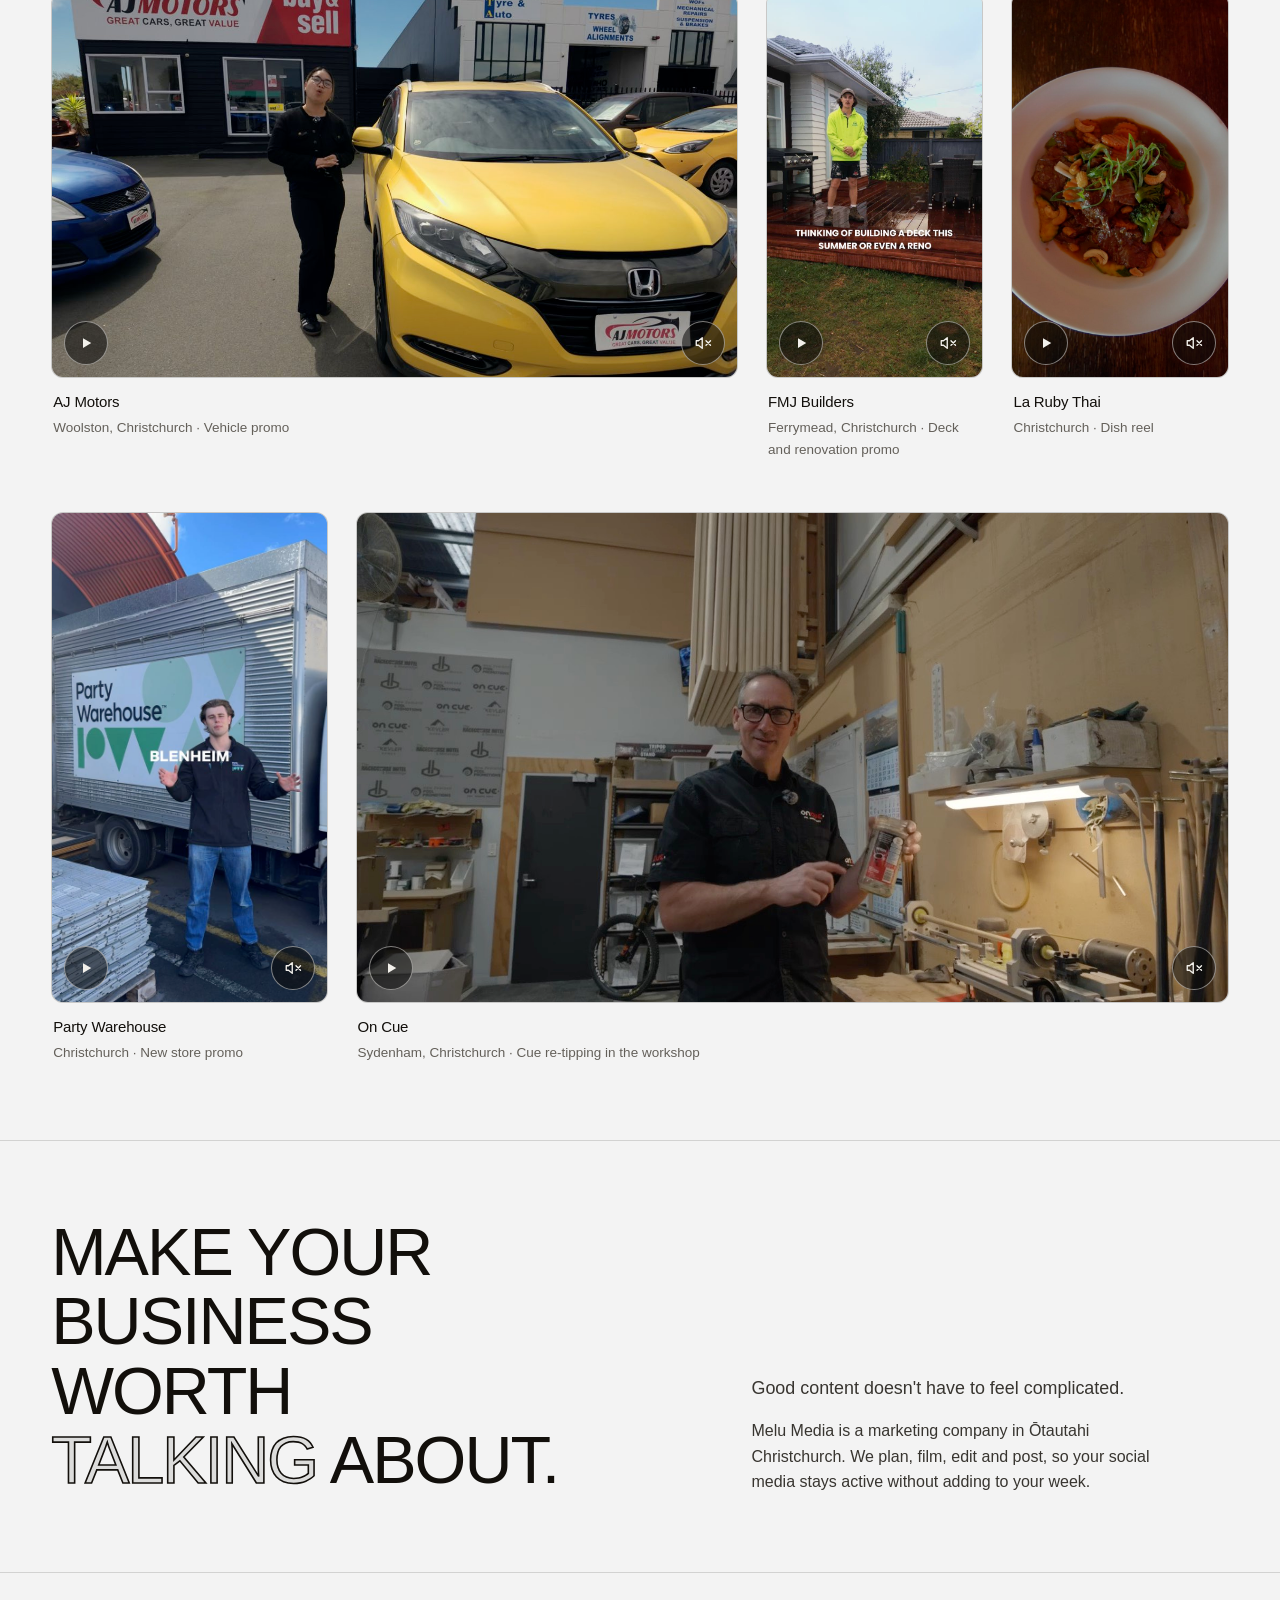
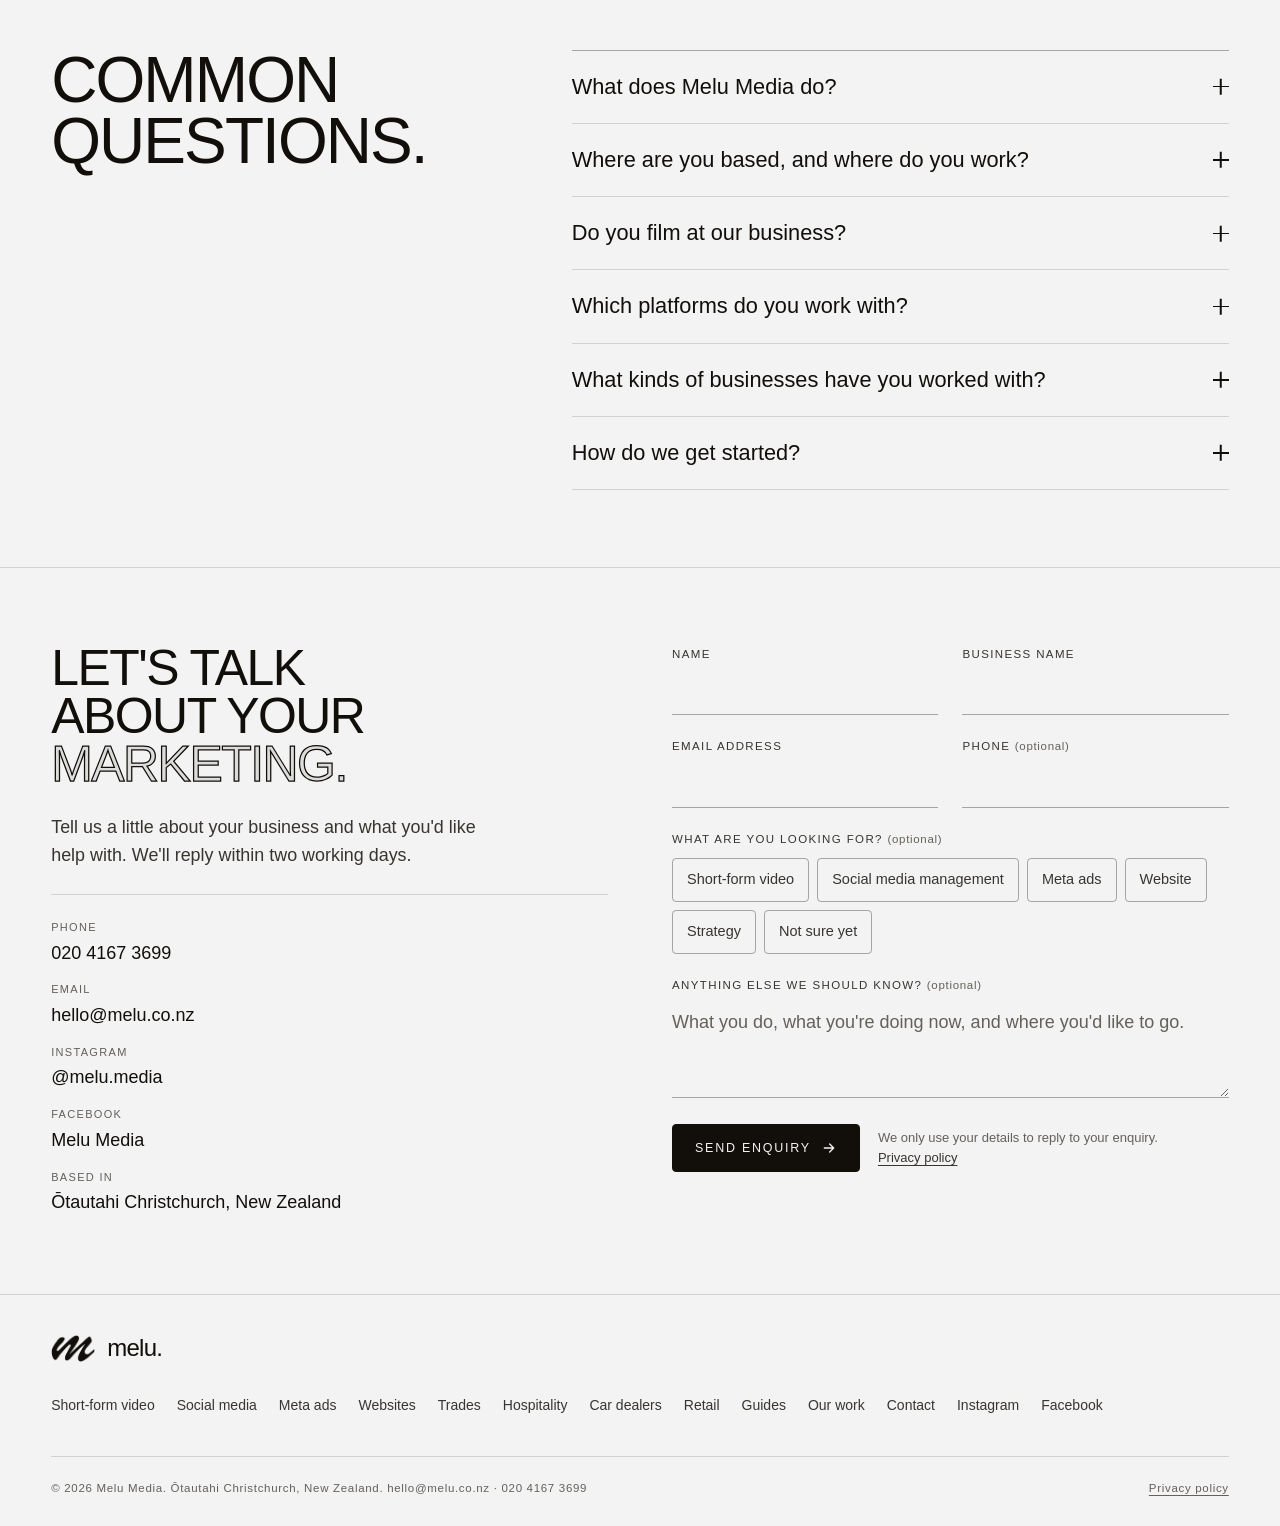
==== commit bd2c9570: "Add guides section: Facebook/Instagram ad costs and Instagram posting frequency Two sourced articles" ====
--- a/index.html
+++ b/index.html
@@ -26,7 +26,7 @@
 <meta name="twitter:image" content="https://melu.co.nz/og-image.png">
 <link rel="icon" type="image/png" sizes="64x64" href="/favicon.png">
 <link rel="apple-touch-icon" sizes="180x180" href="/apple-touch-icon.png">
-<link rel="stylesheet" href="/styles.css?v=20261023a">
+<link rel="stylesheet" href="/styles.css?v=20261026a">
 <script>document.documentElement.className = 'js';</script>
 <script type="application/ld+json">
 {
@@ -284,7 +284,7 @@
           "name": "What kinds of businesses have you worked with?",
           "acceptedAnswer": {
             "@type": "Answer",
-            "text": "Recent work includes hospitality, automotive and retail businesses."
+            "text": "Recent work includes hospitality, trades, automotive and retail businesses."
           }
         },
         {
@@ -491,7 +491,7 @@
           <details class="faq-item" name="faq"><summary><h3>Where are you based, and where do you work?</h3><span class="faq-icon" aria-hidden="true"></span></summary><p>We are based in Christchurch and work with businesses across the city and the wider Canterbury region. We also travel across New Zealand.</p></details>
           <details class="faq-item" name="faq"><summary><h3>Do you film at our business?</h3><span class="faq-icon" aria-hidden="true"></span></summary><p>Yes. We film on location at your premises, around your people, products and services, rather than in a studio.</p></details>
           <details class="faq-item" name="faq"><summary><h3>Which platforms do you work with?</h3><span class="faq-icon" aria-hidden="true"></span></summary><p>Instagram and Facebook. Paid campaigns are set up and managed in Meta Ads Manager, which covers both.</p></details>
-          <details class="faq-item" name="faq"><summary><h3>What kinds of businesses have you worked with?</h3><span class="faq-icon" aria-hidden="true"></span></summary><p>Recent work includes hospitality, automotive and retail businesses.</p></details>
+          <details class="faq-item" name="faq"><summary><h3>What kinds of businesses have you worked with?</h3><span class="faq-icon" aria-hidden="true"></span></summary><p>Recent work includes hospitality, trades, automotive and retail businesses.</p></details>
           <details class="faq-item" name="faq"><summary><h3>How do we get started?</h3><span class="faq-icon" aria-hidden="true"></span></summary><p>Send an enquiry through the contact form with a little about your business and what you would like help with. We reply within two working days.</p></details>
         </div>
       </div>
@@ -563,6 +563,7 @@
       <li><a href="/marketing-for-hospitality">Hospitality</a></li>
       <li><a href="/marketing-for-car-dealers">Car dealers</a></li>
       <li><a href="/marketing-for-retail">Retail</a></li>
+      <li><a href="/guides/">Guides</a></li>
       <li><a href="#work">Our work</a></li>
       <li><a href="#contact">Contact</a></li>
       <li><a href="https://www.instagram.com/melu.media/" target="_blank" rel="noopener">Instagram</a></li>
@@ -575,6 +576,6 @@
   </div>
 </footer>
 
-<script src="/site.js?v=20261023a" defer></script>
+<script src="/site.js?v=20261026a" defer></script>
 </body>
 </html>
--- a/styles.css
+++ b/styles.css
@@ -430,6 +430,32 @@
 .prose a:not(.btn) { color: var(--ink); text-decoration: underline; text-underline-offset: 3px; }
 .prose ul { margin: 0; padding-left: 20px; display: grid; gap: 8px; }
 .page .btn { margin-top: 12px; justify-self: start; }
+
+/* Guides (articles) */
+.crumbs { font-size: 13px; color: var(--muted); margin: 0 0 18px; }
+.crumbs a { color: var(--ink-2); text-decoration: underline; text-underline-offset: 3px; }
+.byline { font-size: 14px; color: var(--muted); margin: 18px 0 0; }
+.prose h3 { font-size: 17px; color: var(--ink); margin: 8px 0 -6px; }
+.prose ol { margin: 0; padding-left: 22px; display: grid; gap: 8px; }
+.prose strong { color: var(--ink); }
+.answer { border: 1px solid var(--line-strong); border-radius: var(--radius); padding: 18px 20px; background: var(--surface); color: var(--ink); }
+.answer p { margin: 0; }
+.answer p + p { margin-top: 10px; }
+.table-wrap { overflow-x: auto; }
+.prose table { width: 100%; border-collapse: collapse; font-size: 15px; }
+.prose th, .prose td { text-align: left; vertical-align: top; padding: 10px 12px 10px 0; border-bottom: 1px solid var(--line); }
+.prose th { color: var(--ink); font-weight: 600; }
+.prose figure { margin: 8px 0; }
+.prose figure img { width: min(100%, 300px); height: auto; border-radius: var(--radius); display: block; }
+.prose figcaption { font-size: 13px; color: var(--muted); margin-top: 8px; }
+.sources { font-size: 14px; }
+.sources li { overflow-wrap: anywhere; }
+.guide-list { list-style: none; margin: clamp(24px, 3vw, 40px) 0 0; padding: 0; max-width: 820px; border-top: 1px solid var(--line); }
+.guide-list li { border-bottom: 1px solid var(--line); }
+.guide-list a { display: grid; gap: 6px; padding-block: 22px; }
+.guide-list a:hover h2 { text-decoration: underline; text-underline-offset: 4px; }
+.guide-list h2 { font-size: clamp(20px, 2.2vw, 26px); color: var(--ink); margin: 0; }
+.guide-list p { margin: 0; color: var(--ink-2); max-width: 68ch; }
 
 /* ---------- Responsive ---------- */
 @media (max-width: 1279px) {
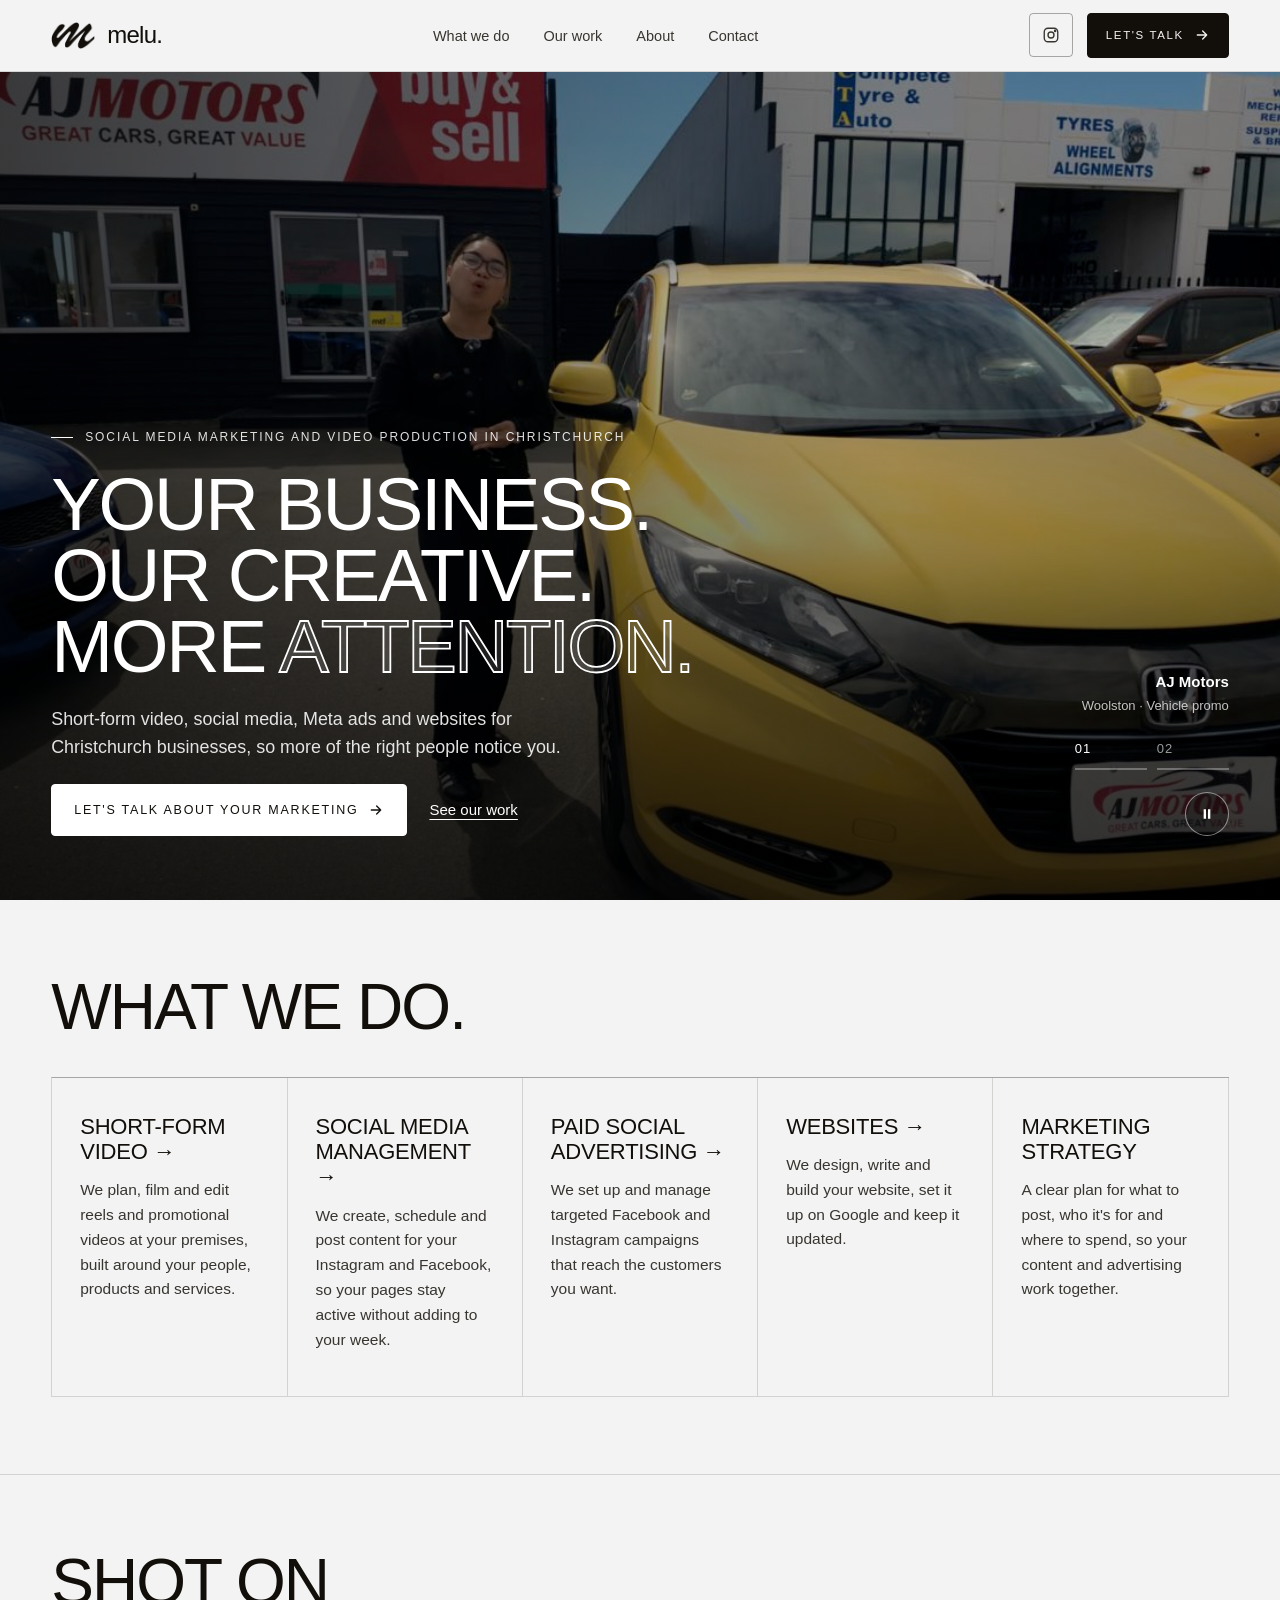
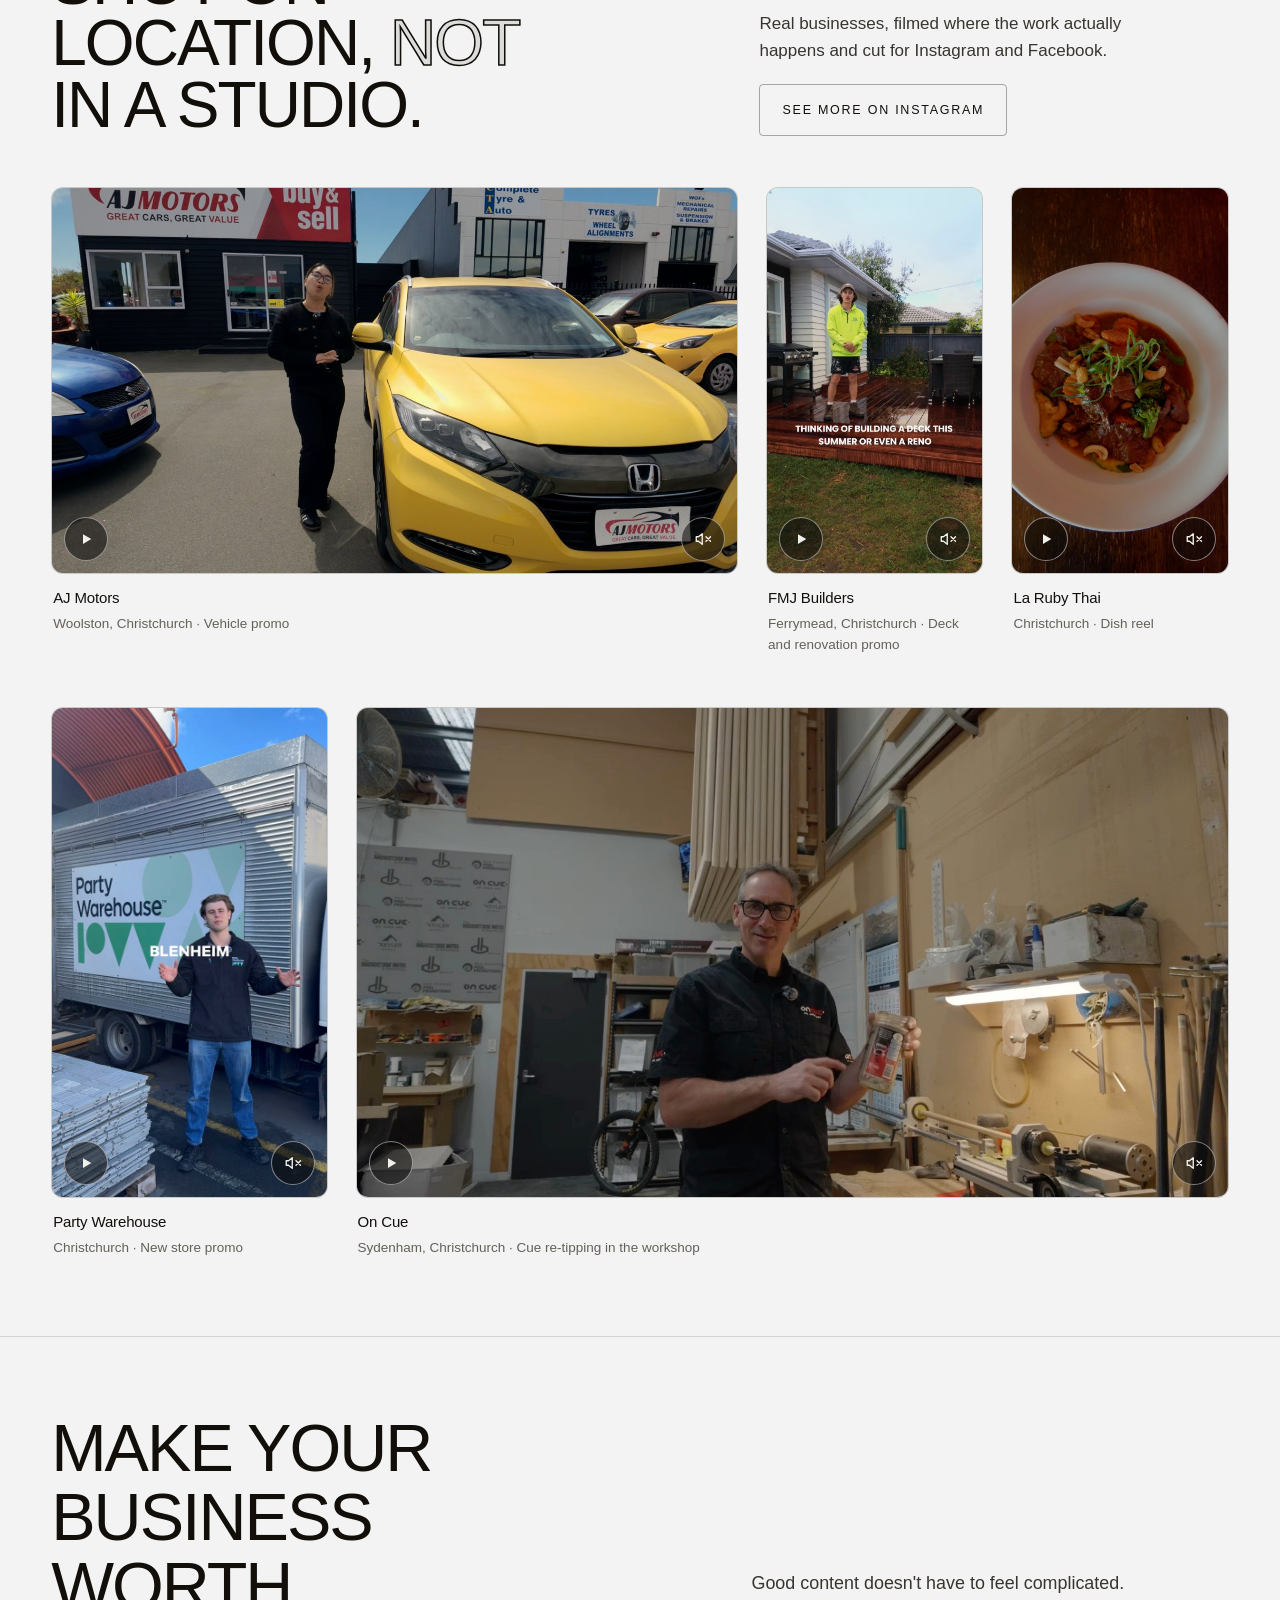
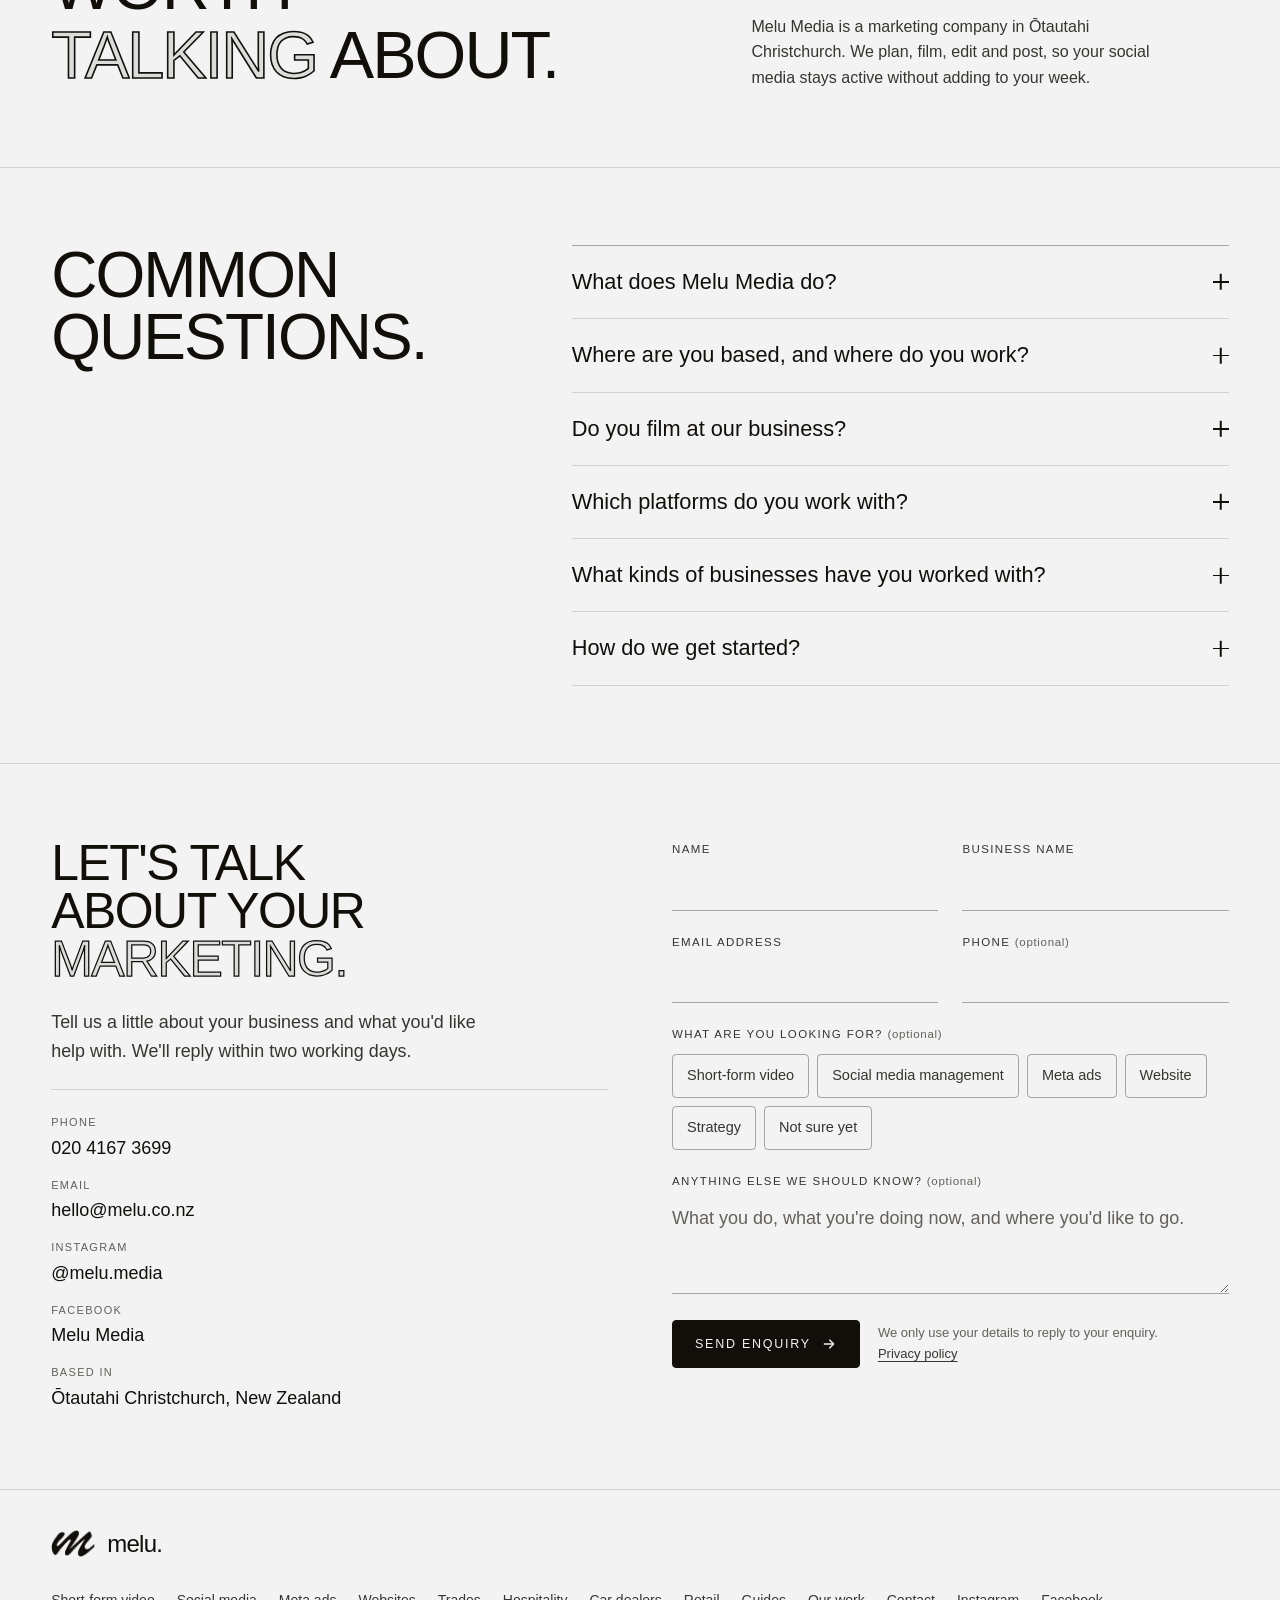
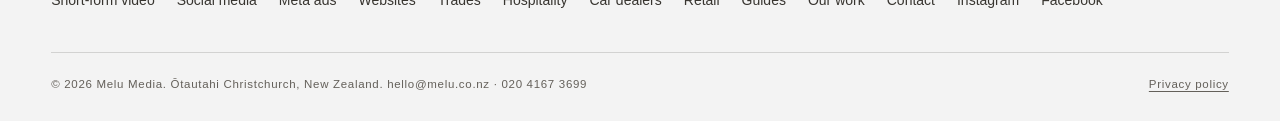
==== commit 00e40f82: "Home: full-screen video hero with AJ Motors and On Cue taking turns The two client videos play about" ====
--- a/index.html
+++ b/index.html
@@ -26,7 +26,8 @@
 <meta name="twitter:image" content="https://melu.co.nz/og-image.png">
 <link rel="icon" type="image/png" sizes="64x64" href="/favicon.png">
 <link rel="apple-touch-icon" sizes="180x180" href="/apple-touch-icon.png">
-<link rel="stylesheet" href="/styles.css?v=20261026a">
+<link rel="preload" as="image" href="/reel-ajmotors.jpg" fetchpriority="high">
+<link rel="stylesheet" href="/styles.css?v=20261027a">
 <script>document.documentElement.className = 'js';</script>
 <script type="application/ld+json">
 {
@@ -360,17 +361,34 @@
 <main id="main">
 
   <!-- HERO -->
-  <section class="hero">
+  <section class="hero hero-video" aria-labelledby="hero-h">
     <canvas id="glow" aria-hidden="true"></canvas>
-    <div class="wrap">
+    <div class="hv-stage">
+        <div class="hv-clip is-active" data-ratio="1.7778" style="--poster:url(/reel-ajmotors.jpg)">
+          <video data-src="/reel-ajmotors.mp4" data-small="/reel-ajmotors-sm.mp4" poster="/reel-ajmotors.jpg" muted playsinline preload="none" width="1920" height="1080" aria-label="AJ Motors: vehicle promo by Melu Media. A presenter beside a yellow Honda on the AJ Motors car yard."></video>
+        </div>
+        <div class="hv-clip" data-ratio="1.7778" style="--poster:url(/reel-oncue.jpg)">
+          <video data-src="/reel-oncue.mp4" data-small="/reel-oncue-sm.mp4" poster="/reel-oncue.jpg" muted playsinline preload="none" width="1280" height="720" aria-label="On Cue: workshop video by Melu Media. A pool cue being re-tipped in the On Cue workshop."></video>
+        </div>
+    </div>
+    <div class="hv-scrim" aria-hidden="true"></div>
+    <div class="wrap hv-inner">
       <div class="hero-copy">
-        <h1 class="eyebrow rise">Social media marketing and video production in Christchurch</h1>
+        <h1 class="eyebrow rise" id="hero-h">Social media marketing and video production in Christchurch</h1>
         <p class="display hero-h rise d1">Your business.<br>Our creative.<br>More <em>attention.</em></p>
         <p class="lede rise d2">Short-form video, social media, Meta ads and websites for Christchurch businesses, so more of the right people notice you.</p>
         <div class="hero-actions rise d3">
           <a class="btn btn-primary" href="#contact">Let's talk about your marketing <svg class="arrow" viewBox="0 0 24 24" fill="none" stroke="currentColor" stroke-width="2" stroke-linecap="round" stroke-linejoin="round" aria-hidden="true"><path d="M5 12h14M13 6l6 6-6 6"/></svg></a>
-          <span class="hero-note">Christchurch, Canterbury and across New Zealand</span>
-        </div>
+          <a class="hv-work" href="#work">See our work</a>
+        </div>
+      </div>
+      <div class="hv-nav rise d3">
+        <p class="hv-now" aria-live="polite"><span class="hv-client">AJ Motors</span><span class="hv-note">Woolston · Vehicle promo</span></p>
+        <ol class="hv-dots">
+          <li><button type="button" class="hv-dot" data-i="0" data-client="AJ Motors" data-note="Woolston · Vehicle promo" aria-current="true" aria-label="Show video 1 of 2: AJ Motors"><span class="n">01</span><span class="bar" aria-hidden="true"><i></i></span></button></li>
+          <li><button type="button" class="hv-dot" data-i="1" data-client="On Cue" data-note="Sydenham · Workshop video" aria-label="Show video 2 of 2: On Cue"><span class="n">02</span><span class="bar" aria-hidden="true"><i></i></span></button></li>
+        </ol>
+        <button type="button" class="hv-pause" aria-label="Pause videos"><svg class="i-pause" viewBox="0 0 24 24" fill="currentColor" aria-hidden="true"><path d="M7 5h3.5v14H7zM13.5 5H17v14h-3.5z"/></svg><svg class="i-play" viewBox="0 0 24 24" fill="currentColor" aria-hidden="true"><path d="M8 5.5v13l11-6.5z"/></svg></button>
       </div>
     </div>
   </section>
@@ -576,6 +594,6 @@
   </div>
 </footer>
 
-<script src="/site.js?v=20261026a" defer></script>
+<script src="/site.js?v=20261027a" defer></script>
 </body>
 </html>
--- a/styles.css
+++ b/styles.css
@@ -244,6 +244,53 @@
 .hero .lede { max-width: 52ch; }
 .hero-actions { display: flex; flex-wrap: wrap; gap: 14px 22px; align-items: center; }
 .hero-note { font-size: 14px; color: var(--muted); }
+
+/* Homepage hero: full-screen client videos behind the headline, taking turns 01 / 02 */
+.hero-video { min-height: calc(100svh - var(--nav-h)); display: flex; align-items: flex-end; background: #0d0c0b; color: #fff; border-bottom: 0; }
+.hv-stage { position: absolute; inset: 0; overflow: hidden; }
+.hv-clip { position: absolute; inset: 0; opacity: 0; transition: opacity .8s ease; }
+.hv-clip.is-active { opacity: 1; }
+/* when a clip's shape doesn't match the screen, show it whole over a blurred copy of its poster */
+.hv-clip::before { content: ""; position: absolute; inset: -40px; background: var(--poster) center / cover no-repeat; filter: blur(28px) brightness(0.55); opacity: 0; }
+.hv-clip.fit::before { opacity: 1; }
+.hv-clip video { position: relative; width: 100%; height: 100%; object-fit: cover; display: block; }
+.hv-clip.fit video { object-fit: contain; }
+.hv-scrim { position: absolute; inset: 0; pointer-events: none; background: linear-gradient(to top, rgb(0 0 0 / 0.7) 0%, rgb(0 0 0 / 0.3) 50%, rgb(0 0 0 / 0.1) 80%), linear-gradient(to right, rgb(0 0 0 / 0.55), rgb(0 0 0 / 0.1) 70%); }
+.hero-video .wrap { padding-block: clamp(32px, 5vw, 64px); }
+.hero-video .hero-copy { gap: 22px; }
+.hero-video .hero-h { font-size: clamp(40px, 5.8vw, 84px); }
+.hv-inner { position: relative; width: 100%; display: grid; grid-template-columns: minmax(0, 1fr) auto; align-items: end; gap: 32px 48px; }
+.hero-video .eyebrow, .hero-video .lede { color: rgb(255 255 255 / 0.88); }
+.hero-video .eyebrow::before { background: #fff; }
+.hero-video .display { color: #fff; }
+.hero-video .display em { color: rgb(255 255 255 / 0.12); -webkit-text-stroke-color: #fff; }
+.hero-video .btn-primary { background: #fff; color: var(--ink); border-color: #fff; }
+.hero-video .btn-primary:hover { background: rgb(255 255 255 / 0.86); border-color: rgb(255 255 255 / 0.86); }
+.hv-work { color: #fff; font-size: 15px; text-decoration: underline; text-underline-offset: 4px; padding-block: 12px; }
+.hv-nav { display: grid; gap: 14px; justify-items: end; min-width: 260px; text-shadow: 0 1px 8px rgb(0 0 0 / 0.6); }
+.hv-now { margin: 0; display: grid; justify-items: end; gap: 2px; text-align: right; }
+.hv-client { font-size: 15px; font-weight: 600; }
+.hv-note { font-size: 13px; color: rgb(255 255 255 / 0.75); }
+.hv-dots { list-style: none; margin: 0; padding: 0; display: flex; gap: 10px; }
+.hv-dot { display: grid; gap: 8px; width: 72px; padding: 8px 0; background: none; border: 0; color: rgb(255 255 255 / 0.6); font: inherit; font-size: 13px; letter-spacing: .08em; text-align: left; cursor: pointer; }
+.hv-dot[aria-current="true"], .hv-dot:hover { color: #fff; }
+.hv-dot .bar { display: block; height: 2px; background: rgb(255 255 255 / 0.3); overflow: hidden; }
+.hv-dot .bar i { display: block; height: 100%; background: #fff; transform-origin: left; transform: scaleX(0); }
+.hv-dot.done .bar i { transform: scaleX(1); }
+.hv-dot:focus-visible, .hv-pause:focus-visible, .hv-work:focus-visible { outline: 2px solid #fff; outline-offset: 3px; }
+.hv-pause { width: 44px; height: 44px; display: grid; place-items: center; border-radius: 50%; border: 1px solid rgb(255 255 255 / 0.5); background: rgb(0 0 0 / 0.25); color: #fff; cursor: pointer; }
+.hv-pause svg { width: 16px; height: 16px; }
+.hv-pause .i-play, .hero-video.paused .hv-pause .i-pause { display: none; }
+.hero-video.paused .hv-pause .i-play { display: block; }
+@media (max-width: 900px) {
+  .hv-inner { grid-template-columns: minmax(0, 1fr); }
+  .hv-nav { justify-items: start; min-width: 0; grid-template-columns: 1fr auto; grid-template-areas: "now pause" "dots dots"; align-items: center; width: 100%; }
+  .hv-now { grid-area: now; justify-items: start; text-align: left; }
+  .hv-pause { grid-area: pause; }
+  .hv-dots { grid-area: dots; width: 100%; }
+  .hv-dots li { flex: 1; }
+  .hv-dot { width: 100%; }
+}
 
 /* Rise-in on load */
 .rise { animation: rise .9s cubic-bezier(.2,.7,.2,1) both; }
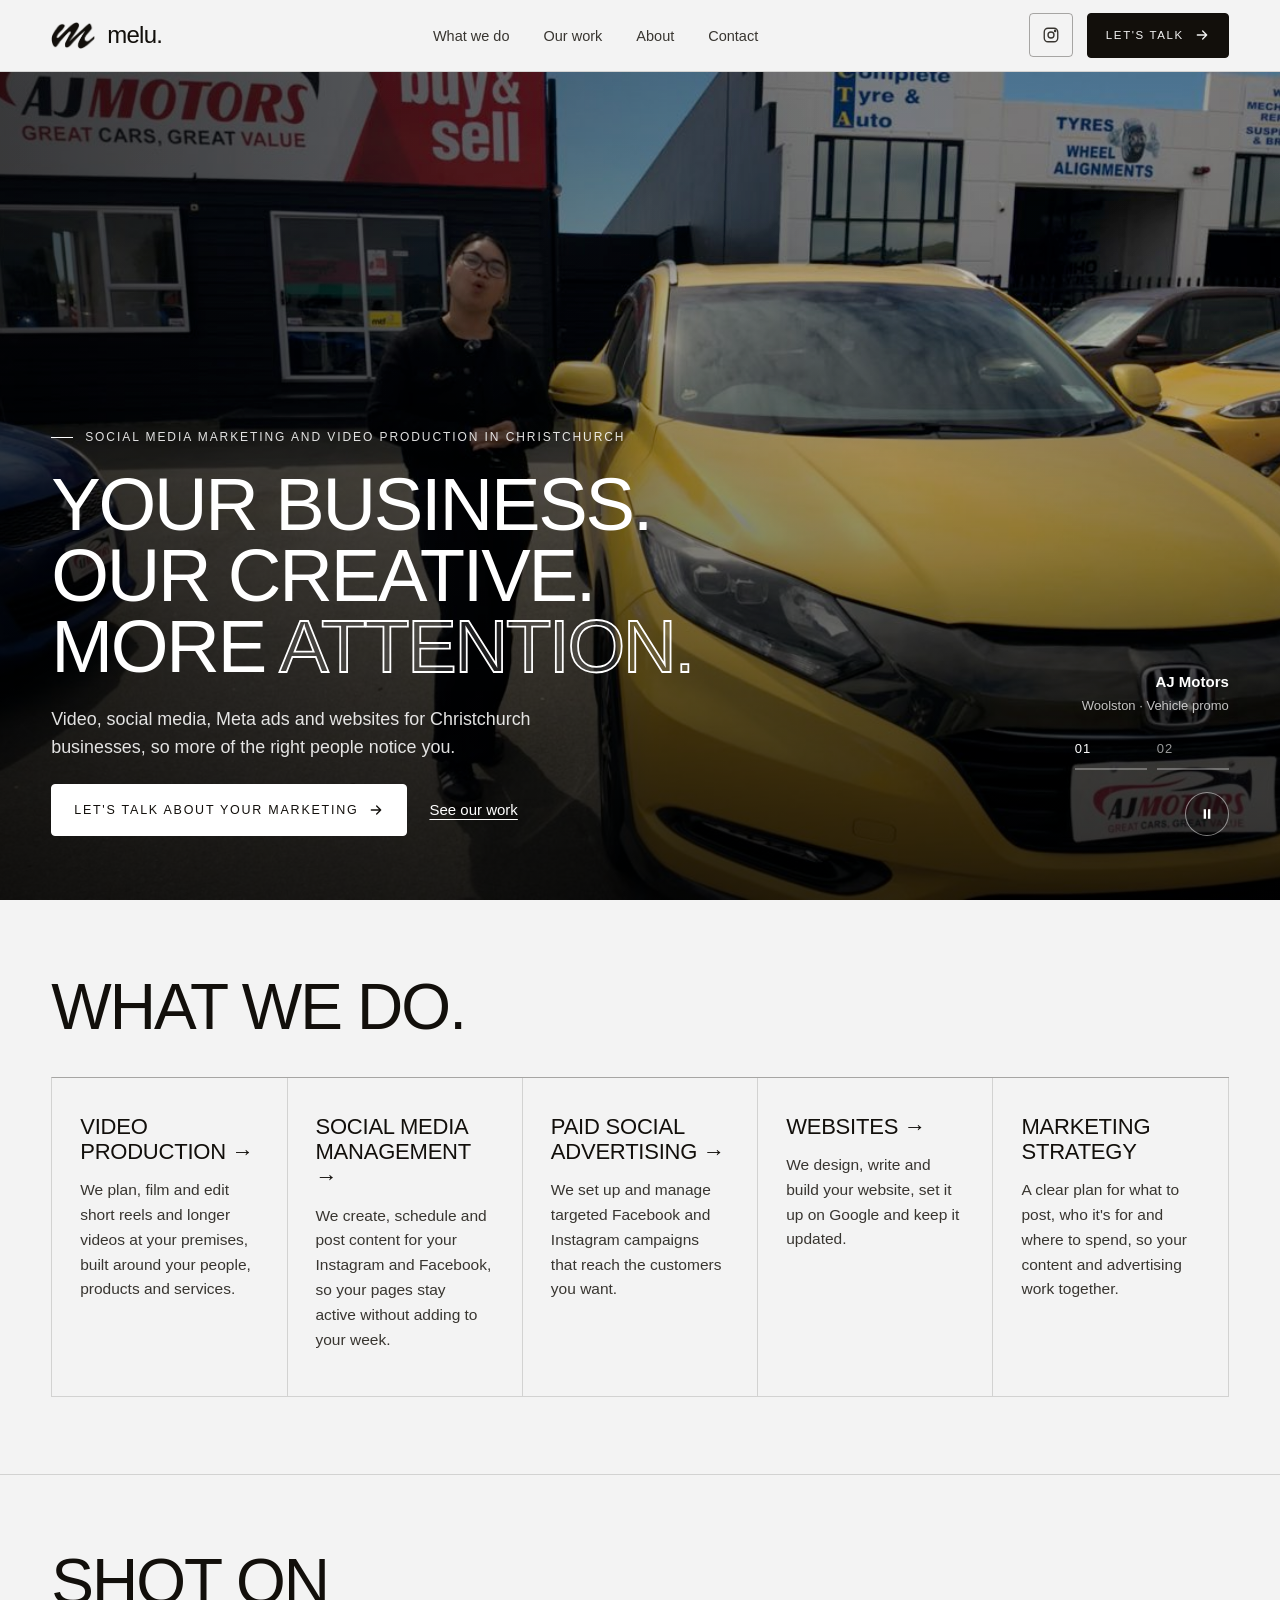
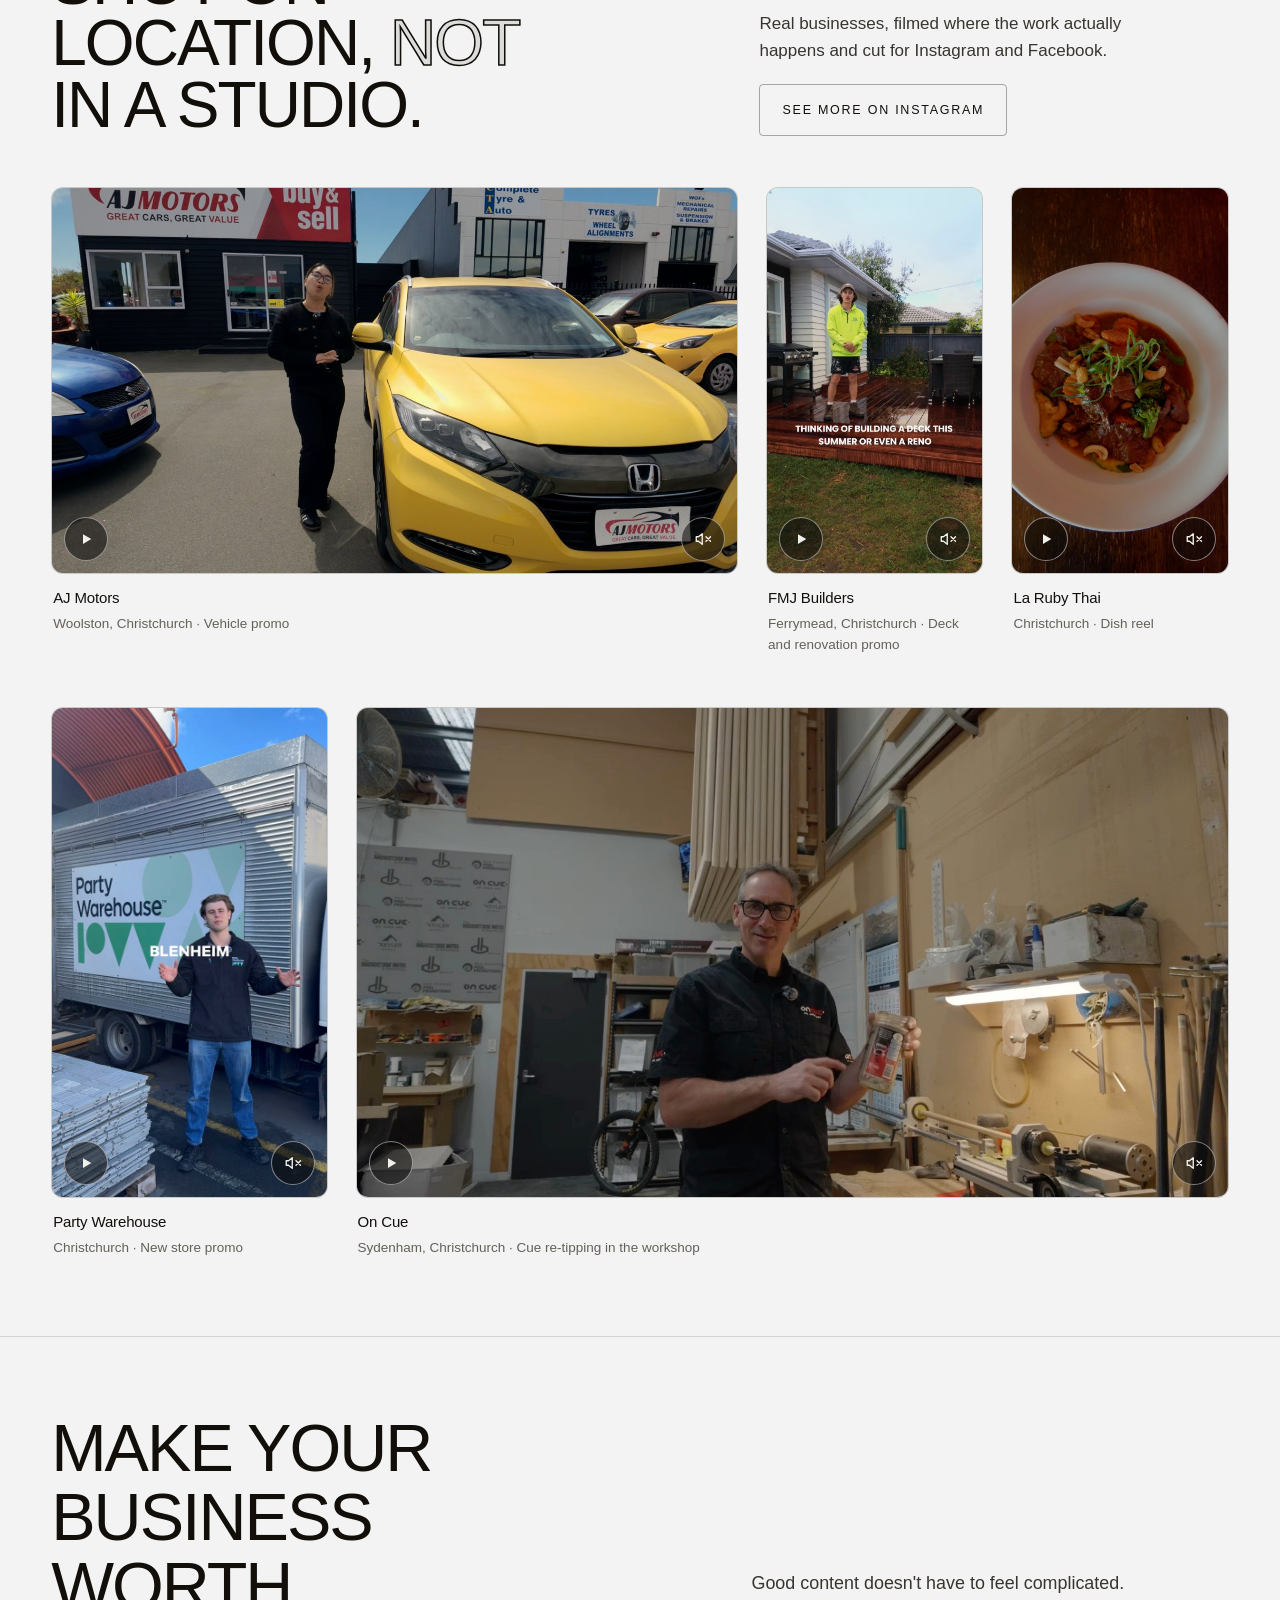
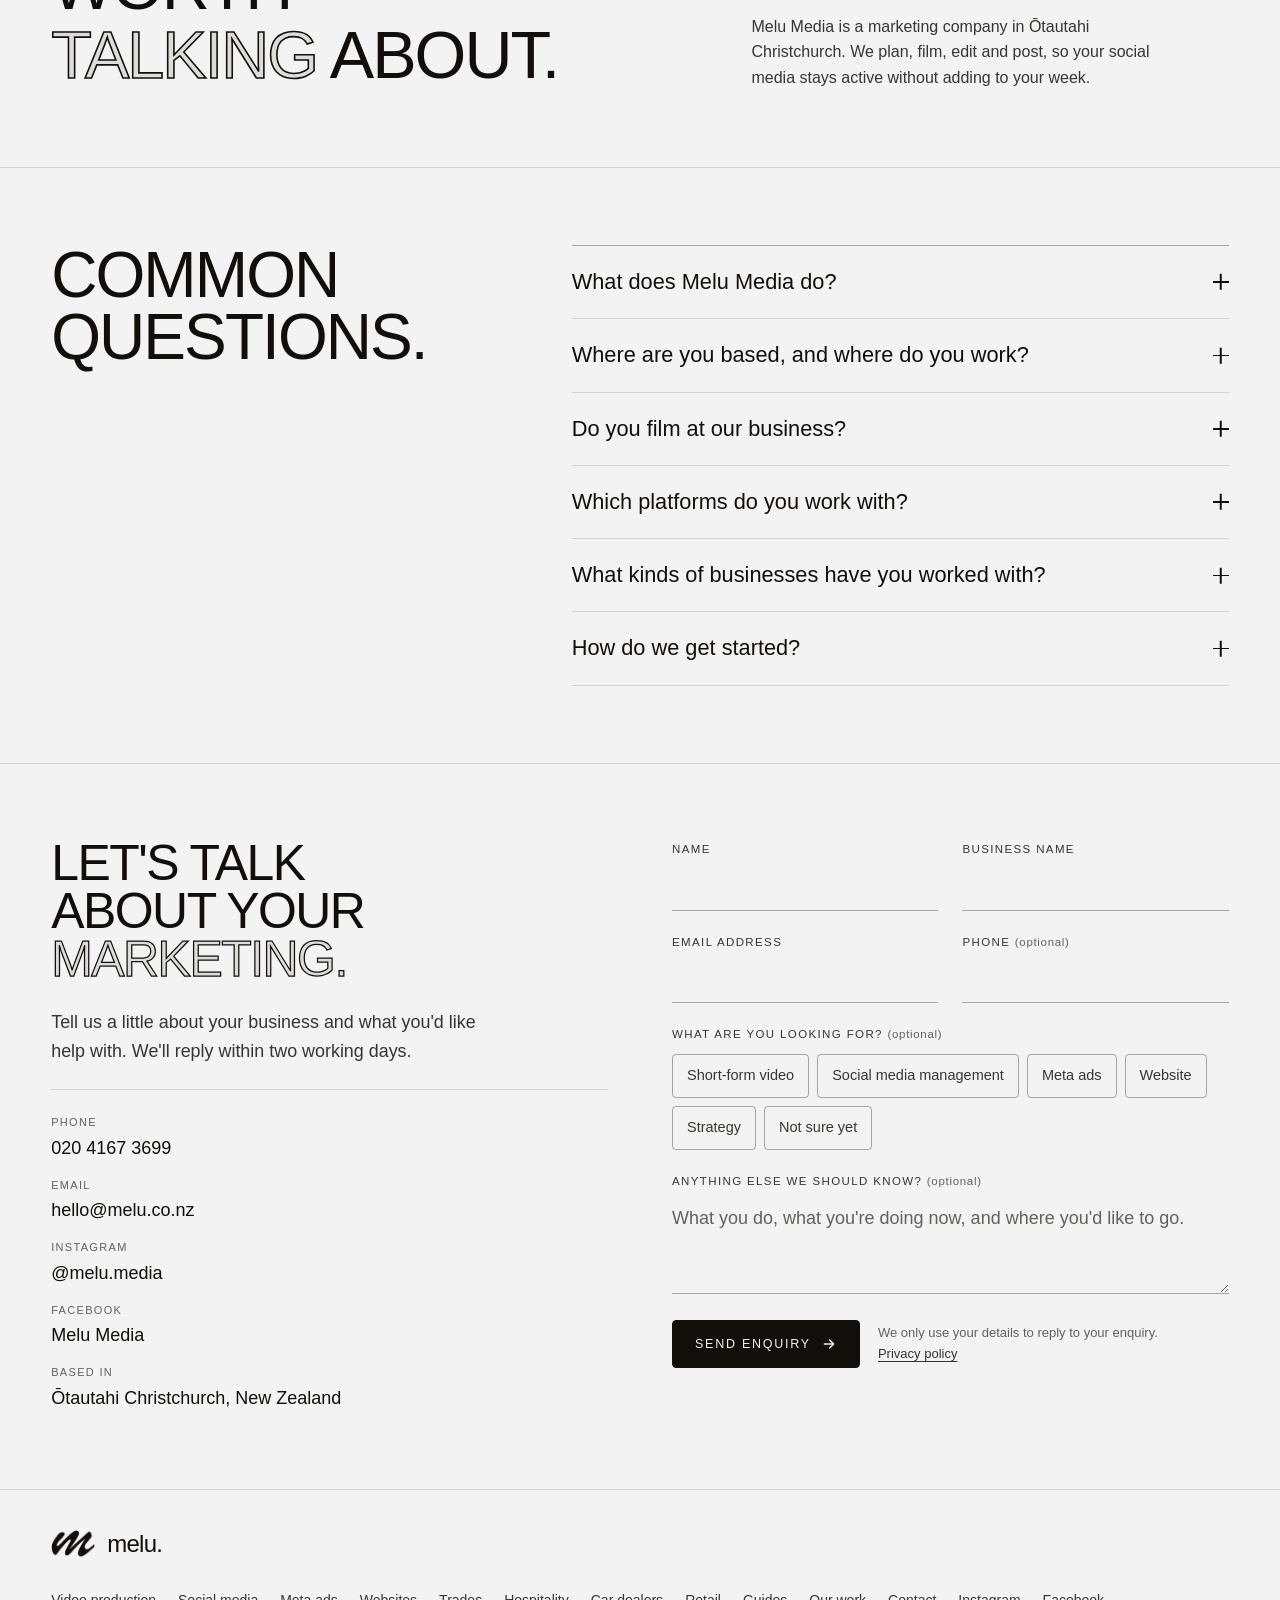
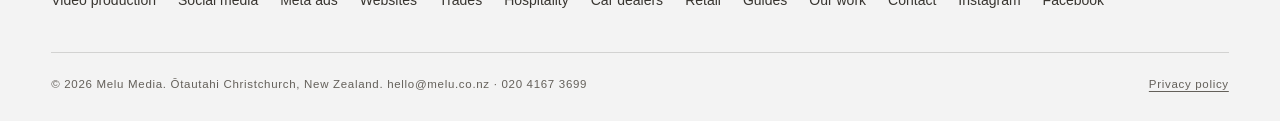
==== commit a5a2e295: "Video page covers short and long form; content-creator targeting; clearer business identity /short-f" ====
--- a/index.html
+++ b/index.html
@@ -4,7 +4,7 @@
 <meta charset="utf-8">
 <meta name="viewport" content="width=device-width, initial-scale=1, viewport-fit=cover">
 <title>Social Media Marketing, Video &amp; Websites Christchurch | Melu Media</title>
-<meta name="description" content="Melu Media is a Christchurch marketing company. We film short-form video, manage Instagram and Facebook, run Meta ads and build websites for local businesses.">
+<meta name="description" content="Melu Media is a Christchurch marketing company. We film video, manage Instagram and Facebook, run Meta ads and build websites for local businesses.">
 <link rel="canonical" href="https://melu.co.nz/">
 <meta name="robots" content="index, follow, max-image-preview:large, max-snippet:-1, max-video-preview:-1">
 <meta name="geo.region" content="NZ-CAN">
@@ -27,7 +27,7 @@
 <link rel="icon" type="image/png" sizes="64x64" href="/favicon.png">
 <link rel="apple-touch-icon" sizes="180x180" href="/apple-touch-icon.png">
 <link rel="preload" as="image" href="/reel-ajmotors.jpg" fetchpriority="high">
-<link rel="stylesheet" href="/styles.css?v=20261027a">
+<link rel="stylesheet" href="/styles.css?v=20261027b">
 <script>document.documentElement.className = 'js';</script>
 <script type="application/ld+json">
 {
@@ -46,10 +46,17 @@
         "propertyID": "NZBN",
         "value": "9429053964380"
       },
+      "alternateName": "Melu Media Christchurch",
+      "disambiguatingDescription": "Christchurch, New Zealand marketing company (Melu Limited, NZBN 9429053964380) producing short-form video and social media content for local businesses.",
+      "foundingDate": "2026-08",
       "founder": {
         "@type": "Person",
+        "@id": "https://melu.co.nz/#founder",
         "name": "Ephraim Stocks",
-        "jobTitle": "Founder"
+        "jobTitle": "Founder",
+        "sameAs": [
+          "https://nz.linkedin.com/in/ephraimstocks"
+        ]
       },
       "url": "https://melu.co.nz/",
       "logo": "https://melu.co.nz/apple-touch-icon.png",
@@ -78,7 +85,9 @@
         }
       ],
       "knowsAbout": [
+        "Video production",
         "Short-form video production",
+        "Long-form video production",
         "Reels production",
         "Social media marketing",
         "Social media management",
@@ -103,8 +112,9 @@
             "@type": "Offer",
             "itemOffered": {
               "@type": "Service",
-              "name": "Short-form video production",
-              "description": "Planning, filming and editing reels and promotional videos for businesses, shot on location.",
+              "name": "Video production",
+              "description": "Planning, filming and editing short reels and longer videos for businesses, shot on location.",
+              "url": "https://melu.co.nz/short-form-video",
               "provider": {
                 "@id": "https://melu.co.nz/#organization"
               },
@@ -187,7 +197,7 @@
       "@id": "https://melu.co.nz/#webpage",
       "url": "https://melu.co.nz/",
       "name": "Social Media Marketing, Video & Websites Christchurch | Melu Media",
-      "description": "Melu Media is a Christchurch marketing company. We film short-form video, manage Instagram and Facebook, run Meta ads and build websites for local businesses.",
+      "description": "Melu Media is a Christchurch marketing company. We film video, manage Instagram and Facebook, run Meta ads and build websites for local businesses.",
       "inLanguage": "en-NZ",
       "isPartOf": {
         "@id": "https://melu.co.nz/#website"
@@ -253,7 +263,7 @@
           "name": "What does Melu Media do?",
           "acceptedAnswer": {
             "@type": "Answer",
-            "text": "Melu Media is a marketing company in Ōtautahi Christchurch. We film short-form video, manage Instagram and Facebook for businesses, run Meta ad campaigns, build websites and help with marketing strategy."
+            "text": "Melu Media is a marketing company in Ōtautahi Christchurch. We film video, manage Instagram and Facebook for businesses, run Meta ad campaigns, build websites and help with marketing strategy."
           }
         },
         {
@@ -376,7 +386,7 @@
       <div class="hero-copy">
         <h1 class="eyebrow rise" id="hero-h">Social media marketing and video production in Christchurch</h1>
         <p class="display hero-h rise d1">Your business.<br>Our creative.<br>More <em>attention.</em></p>
-        <p class="lede rise d2">Short-form video, social media, Meta ads and websites for Christchurch businesses, so more of the right people notice you.</p>
+        <p class="lede rise d2">Video, social media, Meta ads and websites for Christchurch businesses, so more of the right people notice you.</p>
         <div class="hero-actions rise d3">
           <a class="btn btn-primary" href="#contact">Let's talk about your marketing <svg class="arrow" viewBox="0 0 24 24" fill="none" stroke="currentColor" stroke-width="2" stroke-linecap="round" stroke-linejoin="round" aria-hidden="true"><path d="M5 12h14M13 6l6 6-6 6"/></svg></a>
           <a class="hv-work" href="#work">See our work</a>
@@ -400,7 +410,7 @@
         <h2 class="display" id="services-h">What we do.</h2>
       </div>
       <div class="services">
-        <div class="svc"><h3><a href="/short-form-video">Short-form video <span class="svc-arrow" aria-hidden="true">→</span></a></h3><p>We plan, film and edit reels and promotional videos at your premises, built around your people, products and services.</p></div>
+        <div class="svc"><h3><a href="/short-form-video">Video production <span class="svc-arrow" aria-hidden="true">→</span></a></h3><p>We plan, film and edit short reels and longer videos at your premises, built around your people, products and services.</p></div>
         <div class="svc"><h3><a href="/social-media-marketing">Social media management <span class="svc-arrow" aria-hidden="true">→</span></a></h3><p>We create, schedule and post content for your Instagram and Facebook, so your pages stay active without adding to your week.</p></div>
         <div class="svc"><h3><a href="/meta-ads">Paid social advertising <span class="svc-arrow" aria-hidden="true">→</span></a></h3><p>We set up and manage targeted Facebook and Instagram campaigns that reach the customers you want.</p></div>
         <div class="svc"><h3><a href="/websites">Websites <span class="svc-arrow" aria-hidden="true">→</span></a></h3><p>We design, write and build your website, set it up on Google and keep it updated.</p></div>
@@ -505,7 +515,7 @@
       <div class="caps-wrap">
         <h2 class="display" id="faq-h">Common questions.</h2>
         <div class="faq">
-          <details class="faq-item" name="faq"><summary><h3>What does Melu Media do?</h3><span class="faq-icon" aria-hidden="true"></span></summary><p>Melu Media is a marketing company in Ōtautahi Christchurch. We film short-form video, manage Instagram and Facebook for businesses, run Meta ad campaigns, build websites and help with marketing strategy.</p></details>
+          <details class="faq-item" name="faq"><summary><h3>What does Melu Media do?</h3><span class="faq-icon" aria-hidden="true"></span></summary><p>Melu Media is a marketing company in Ōtautahi Christchurch. We film video, manage Instagram and Facebook for businesses, run Meta ad campaigns, build websites and help with marketing strategy.</p></details>
           <details class="faq-item" name="faq"><summary><h3>Where are you based, and where do you work?</h3><span class="faq-icon" aria-hidden="true"></span></summary><p>We are based in Christchurch and work with businesses across the city and the wider Canterbury region. We also travel across New Zealand.</p></details>
           <details class="faq-item" name="faq"><summary><h3>Do you film at our business?</h3><span class="faq-icon" aria-hidden="true"></span></summary><p>Yes. We film on location at your premises, around your people, products and services, rather than in a studio.</p></details>
           <details class="faq-item" name="faq"><summary><h3>Which platforms do you work with?</h3><span class="faq-icon" aria-hidden="true"></span></summary><p>Instagram and Facebook. Paid campaigns are set up and managed in Meta Ads Manager, which covers both.</p></details>
@@ -573,7 +583,7 @@
   <div class="wrap">
     <a class="brand" href="#top" aria-label="Melu Media home"><span class="logo-mark" aria-hidden="true"></span><span class="wordmark">melu<span class="dot">.</span></span></a>
     <ul class="links">
-      <li><a href="/short-form-video">Short-form video</a></li>
+      <li><a href="/short-form-video">Video production</a></li>
       <li><a href="/social-media-marketing">Social media</a></li>
       <li><a href="/meta-ads">Meta ads</a></li>
       <li><a href="/websites">Websites</a></li>
@@ -594,6 +604,6 @@
   </div>
 </footer>
 
-<script src="/site.js?v=20261027a" defer></script>
+<script src="/site.js?v=20261027b" defer></script>
 </body>
 </html>
--- a/styles.css
+++ b/styles.css
@@ -291,6 +291,29 @@
   .hv-dots li { flex: 1; }
   .hv-dot { width: 100%; }
 }
+@media (max-width: 700px) {
+  /* Phones: a landscape video can't fill a tall screen without cropping to a blurry strip,
+     so the headline sits on the light ground and the videos play in a widescreen frame below */
+  .hero-video { display: grid; min-height: 0; background: transparent; color: var(--ink); border-bottom: 1px solid var(--line); padding-block: 48px 36px; row-gap: 28px; grid-template-areas: "copy" "stage" "nav"; }
+  .hv-inner { display: contents; }
+  .hero-video .hero-copy { grid-area: copy; padding-inline: var(--gutter); }
+  .hv-stage { grid-area: stage; position: relative; inset: auto; aspect-ratio: 16 / 9; margin-inline: var(--gutter); border-radius: var(--radius); background: #0d0c0b; }
+  .hv-scrim { display: none; }
+  .hv-nav { grid-area: nav; padding-inline: var(--gutter); text-shadow: none; }
+  .hero-video .eyebrow, .hero-video .lede { color: var(--ink-2); }
+  .hero-video .eyebrow::before { background: var(--ink); }
+  .hero-video .display { color: var(--ink); }
+  .hero-video .display em { color: oklch(0.17 0.01 78 / 0.1); -webkit-text-stroke-color: var(--ink); }
+  .hero-video .btn-primary { background: var(--ink); color: var(--ground); border-color: var(--ink); }
+  .hv-work { color: var(--ink); }
+  .hv-note { color: var(--muted); }
+  .hv-dot { color: var(--muted); }
+  .hv-dot[aria-current="true"], .hv-dot:hover { color: var(--ink); }
+  .hv-dot .bar { background: var(--line); }
+  .hv-dot .bar i { background: var(--ink); }
+  .hv-pause { border-color: var(--line-strong); background: transparent; color: var(--ink); }
+  .hv-dot:focus-visible, .hv-pause:focus-visible, .hv-work:focus-visible { outline-color: var(--ink); }
+}
 
 /* Rise-in on load */
 .rise { animation: rise .9s cubic-bezier(.2,.7,.2,1) both; }
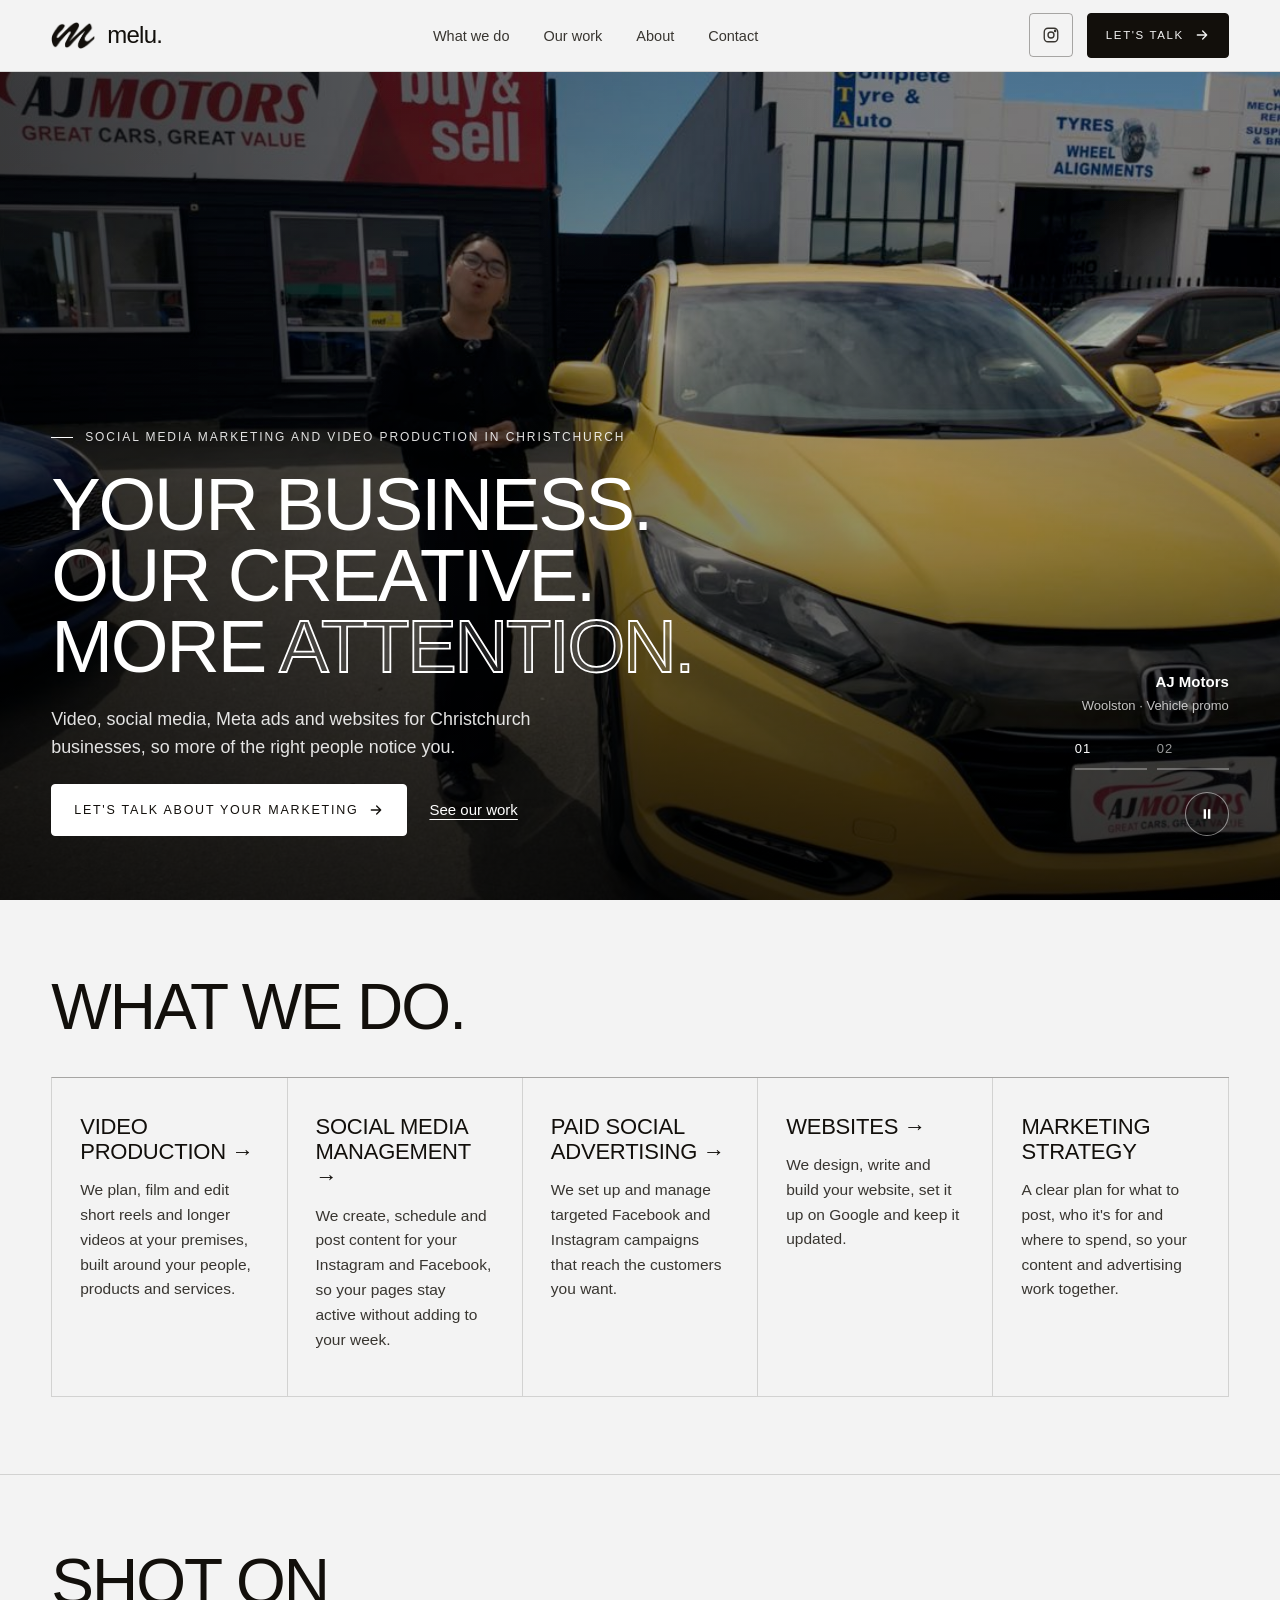
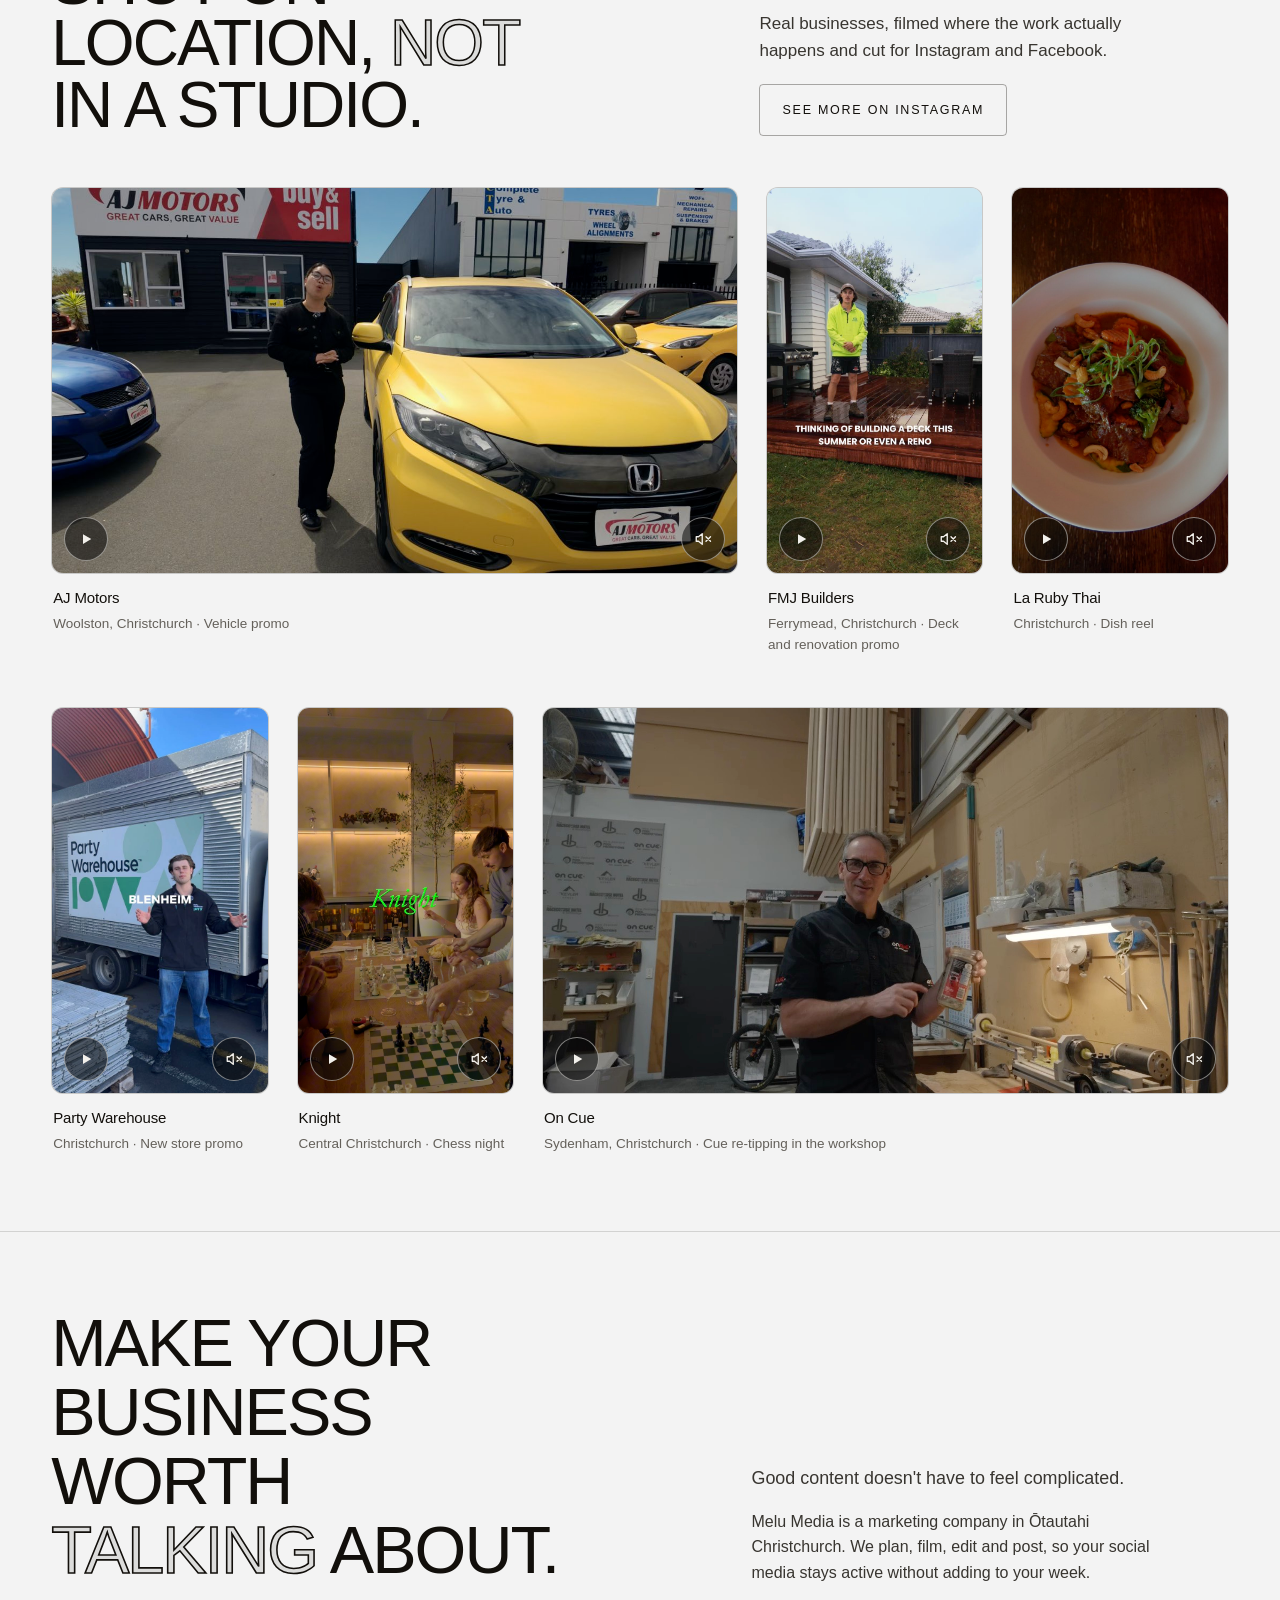
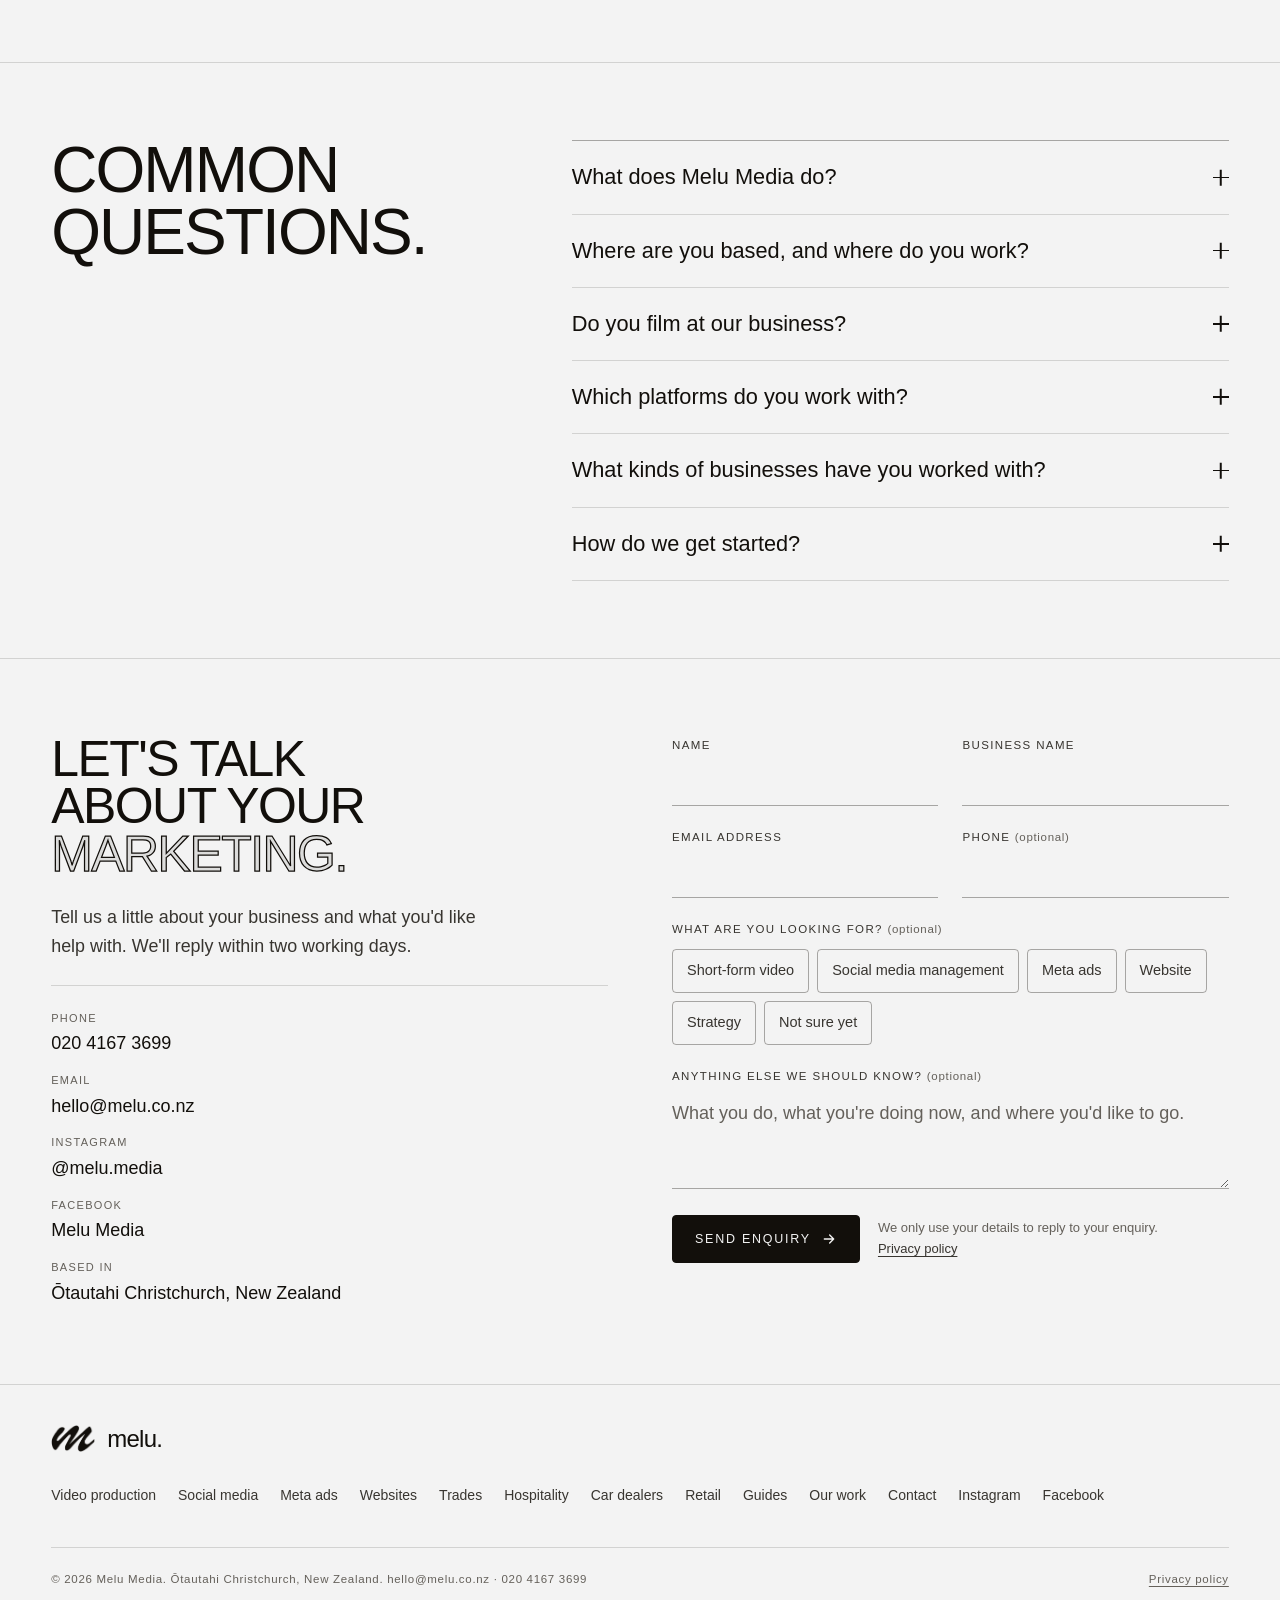
==== commit 3f8a5491: "Add Knight chess night reel to the homepage and hospitality page Co-Authored-By: Claude Opus 5.5 <no" ====
--- a/index.html
+++ b/index.html
@@ -319,6 +319,18 @@
       "creator": {
         "@id": "https://melu.co.nz/#organization"
       }
+    },
+    {
+      "@type": "VideoObject",
+      "name": "Knight chess night reel",
+      "description": "Short-form reel for Knight, a wine bar on Hereford Street in central Christchurch, showing a chess night with wine at the bar. Filmed and edited by Melu Media.",
+      "thumbnailUrl": "https://melu.co.nz/reel-knight.jpg",
+      "contentUrl": "https://melu.co.nz/reel-knight.mp4",
+      "uploadDate": "2026-11-13T00:00:00+13:00",
+      "duration": "PT24S",
+      "creator": {
+        "@id": "https://melu.co.nz/#organization"
+      }
     }
   ]
 }
@@ -469,7 +481,8 @@
           </figure>
         </div>
       </div>
-      <div class="duo duo-flip">
+      <div class="duo duo-four duo-flip">
+        <div class="duo-row is-two">
         <figure class="reel-card is-tall">
           <div class="reel" data-name="Party Warehouse promo reel">
           <img src="/reel-party.jpg" width="607" height="1080" loading="lazy" decoding="async" alt="A presenter in front of a Party Warehouse truck at the Christchurch store">
@@ -482,6 +495,19 @@
           <span class="reel-note">Christchurch · New store promo</span>
           </figcaption>
           </figure>
+        <figure class="reel-card is-tall">
+          <div class="reel" data-name="Knight chess night reel">
+            <img src="/reel-knight.jpg" width="720" height="1280" loading="lazy" decoding="async" alt="Groups playing chess over wine at Knight wine bar in central Christchurch">
+            <video src="/reel-knight.mp4" data-small="/reel-knight-sm.mp4" preload="none" muted loop playsinline controls width="720" height="1280" aria-label="Knight chess night reel"></video>
+            <button class="ctl toggle" type="button" aria-label="Play video: Knight chess night reel"><svg class="i-play" viewBox="0 0 24 24" fill="currentColor" aria-hidden="true"><path d="M8 5.5v13l11-6.5z"/></svg><svg class="i-pause" viewBox="0 0 24 24" fill="currentColor" aria-hidden="true"><path d="M7 5h3.5v14H7zM13.5 5H17v14h-3.5z"/></svg></button>
+            <button class="ctl sound" type="button" aria-label="Unmute video: Knight chess night reel"><svg class="off" viewBox="0 0 24 24" fill="none" stroke="currentColor" stroke-width="1.8" stroke-linecap="round" stroke-linejoin="round" aria-hidden="true"><path d="M11 5 6 9H3v6h3l5 4z"/><path d="m22 9-6 6M16 9l6 6"/></svg><svg class="on" viewBox="0 0 24 24" fill="none" stroke="currentColor" stroke-width="1.8" stroke-linecap="round" stroke-linejoin="round" aria-hidden="true"><path d="M11 5 6 9H3v6h3l5 4z"/><path d="M15.5 8.5a5 5 0 0 1 0 7M19 5.5a10 10 0 0 1 0 13"/></svg></button>
+          </div>
+          <figcaption class="reel-cap">
+            <span class="reel-client">Knight</span>
+            <span class="reel-note">Central Christchurch · Chess night</span>
+          </figcaption>
+        </figure>
+        </div>
         <figure class="reel-card is-wide">
           <div class="reel wide" data-name="On Cue cue re-tipping video">
           <img src="/reel-oncue.jpg" width="1280" height="720" loading="lazy" decoding="async" alt="An On Cue technician in the Christchurch workshop, next to the cue lathe">
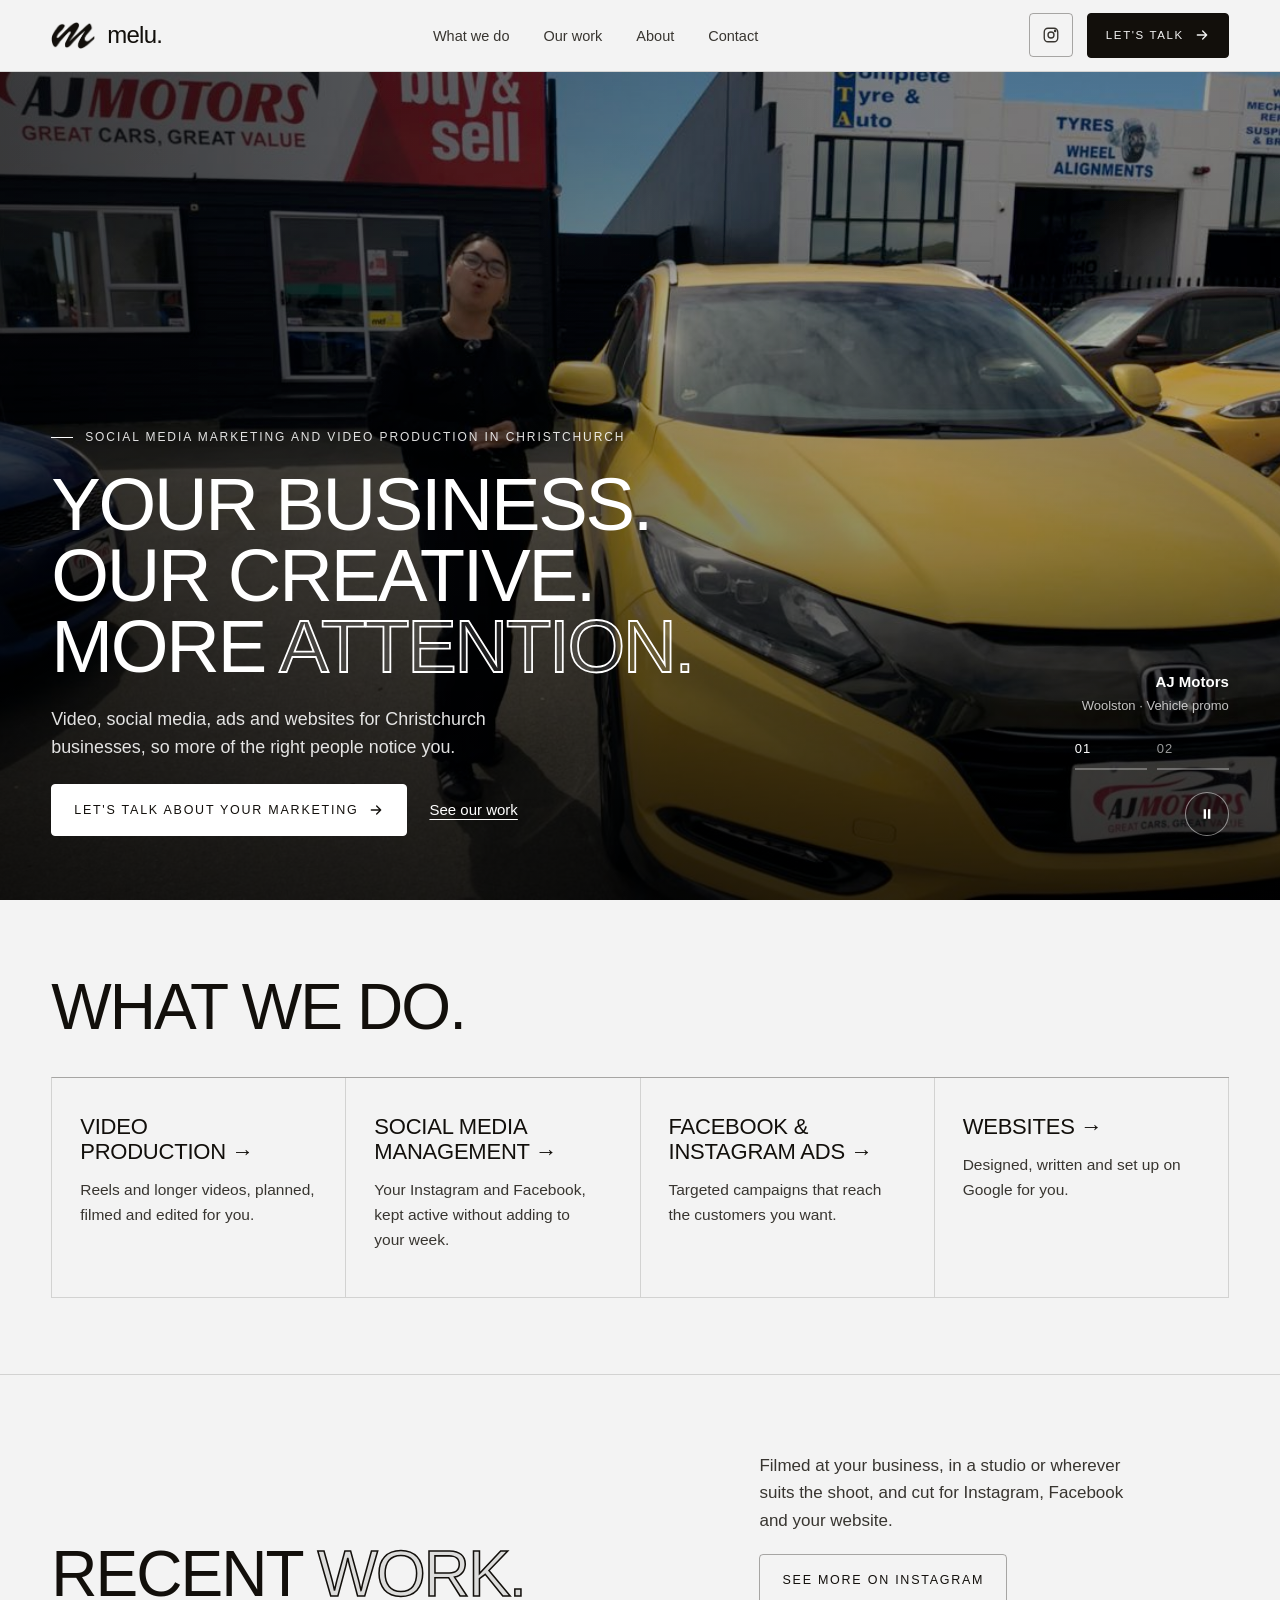
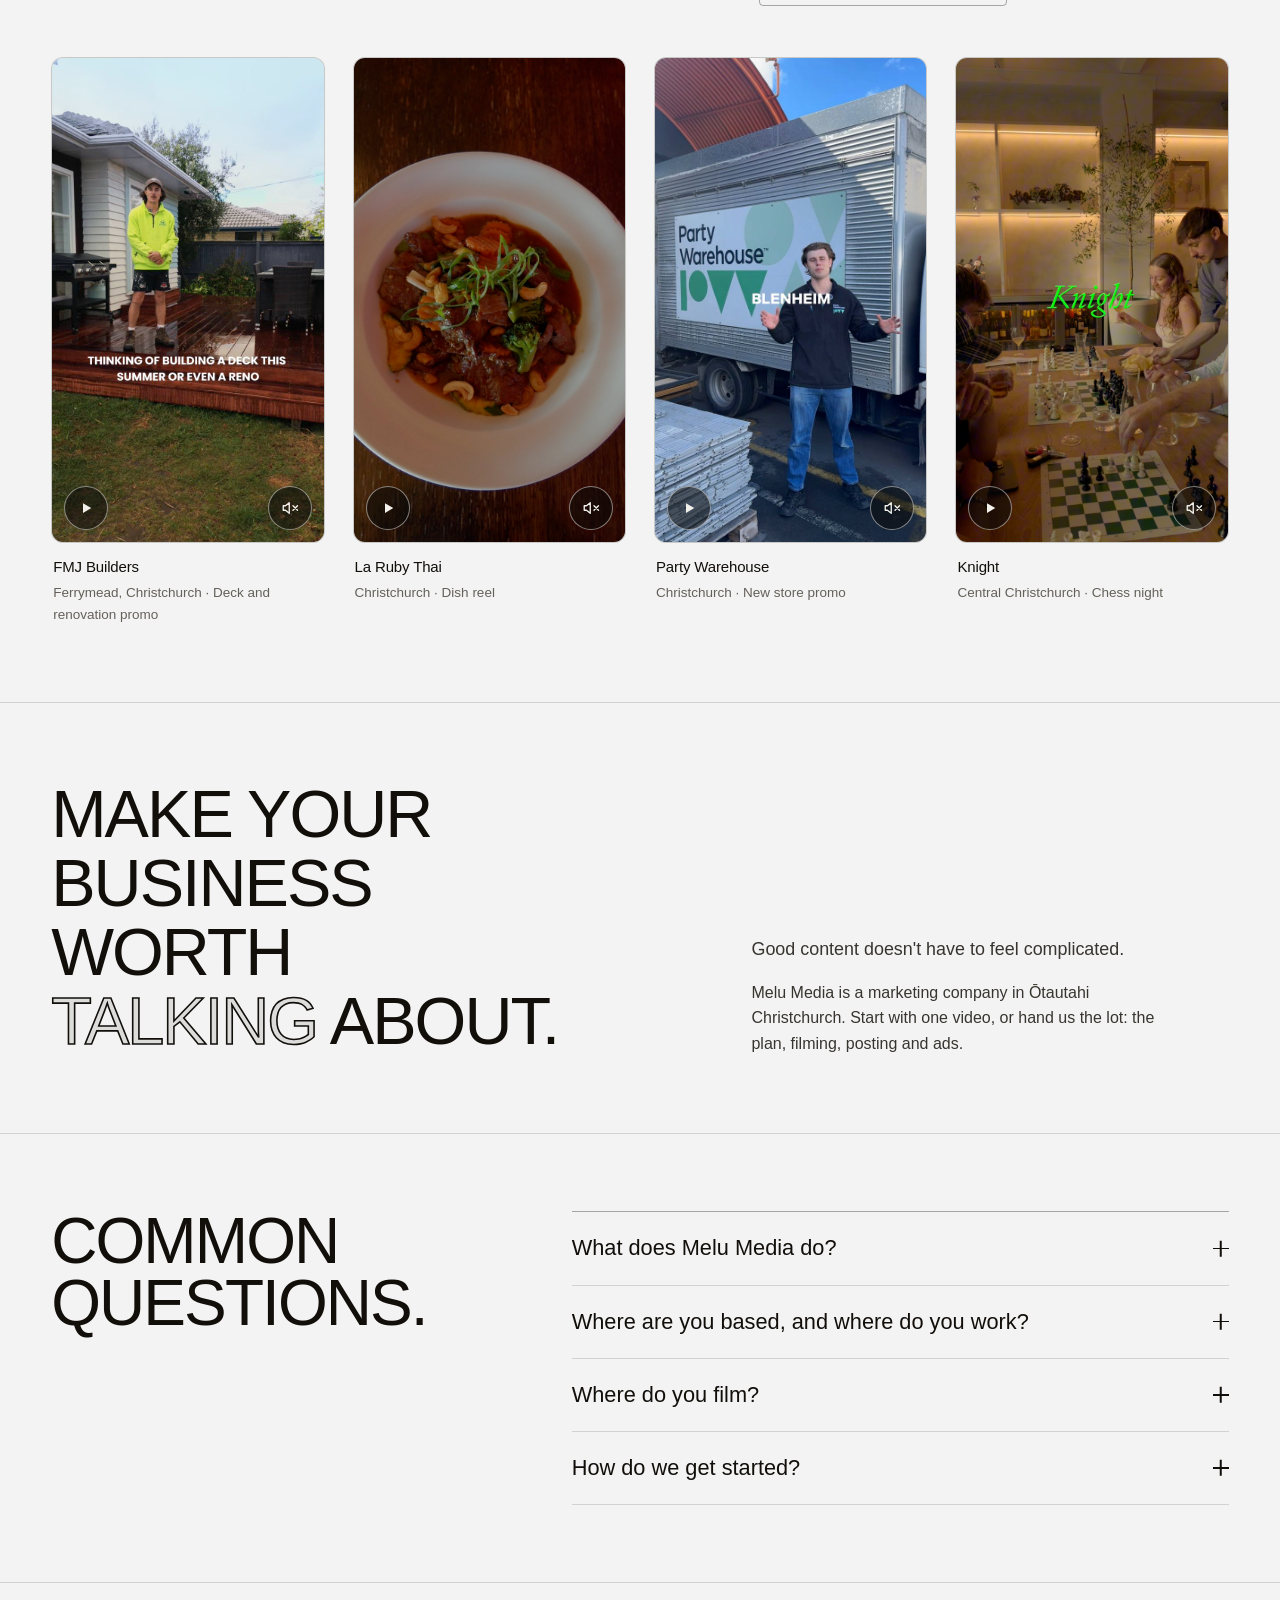
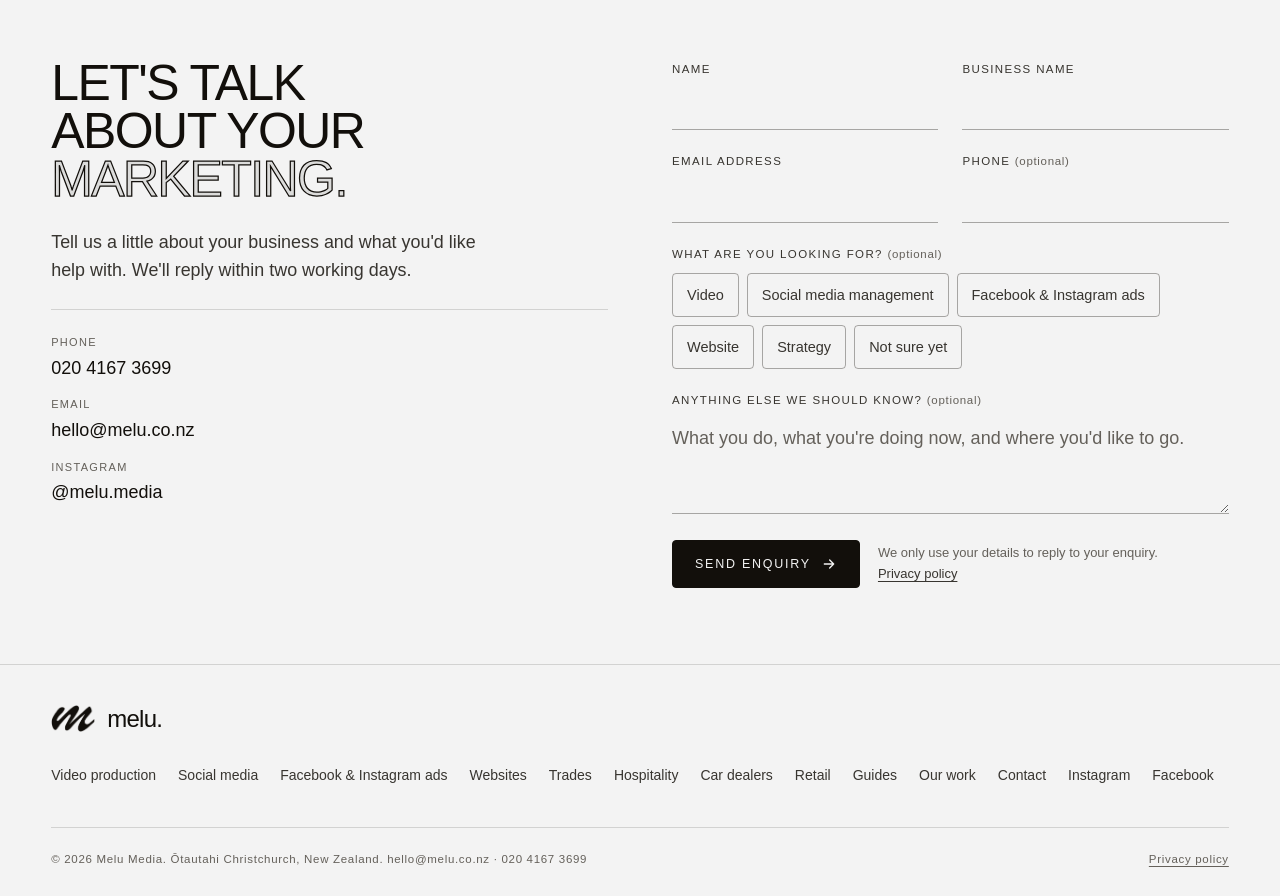
==== commit 1a4d77c1: "Open wording to studio and other locations; slimmer homepage (4 services, 4 reels, 4 FAQs); plain ad" ====
--- a/index.html
+++ b/index.html
@@ -27,7 +27,7 @@
 <link rel="icon" type="image/png" sizes="64x64" href="/favicon.png">
 <link rel="apple-touch-icon" sizes="180x180" href="/apple-touch-icon.png">
 <link rel="preload" as="image" href="/reel-ajmotors.jpg" fetchpriority="high">
-<link rel="stylesheet" href="/styles.css?v=20261027b">
+<link rel="stylesheet" href="/styles.css?v=20261117">
 <script>document.documentElement.className = 'js';</script>
 <script type="application/ld+json">
 {
@@ -113,7 +113,7 @@
             "itemOffered": {
               "@type": "Service",
               "name": "Video production",
-              "description": "Planning, filming and editing short reels and longer videos for businesses, shot on location.",
+              "description": "Planning, filming and editing short reels and longer videos for businesses, at their premises, in a studio or on location.",
               "url": "https://melu.co.nz/short-form-video",
               "provider": {
                 "@id": "https://melu.co.nz/#organization"
@@ -276,26 +276,10 @@
         },
         {
           "@type": "Question",
-          "name": "Do you film at our business?",
+          "name": "Where do you film?",
           "acceptedAnswer": {
             "@type": "Answer",
-            "text": "Yes. We film on location at your premises, around your people, products and services, rather than in a studio."
-          }
-        },
-        {
-          "@type": "Question",
-          "name": "Which platforms do you work with?",
-          "acceptedAnswer": {
-            "@type": "Answer",
-            "text": "Instagram and Facebook. Paid campaigns are set up and managed in Meta Ads Manager, which covers both."
-          }
-        },
-        {
-          "@type": "Question",
-          "name": "What kinds of businesses have you worked with?",
-          "acceptedAnswer": {
-            "@type": "Answer",
-            "text": "Recent work includes hospitality, trades, automotive and retail businesses."
+            "text": "Wherever suits the video. Most shoots happen at your business, around your people and products, and we can also film in a studio or another location."
           }
         },
         {
@@ -398,7 +382,7 @@
       <div class="hero-copy">
         <h1 class="eyebrow rise" id="hero-h">Social media marketing and video production in Christchurch</h1>
         <p class="display hero-h rise d1">Your business.<br>Our creative.<br>More <em>attention.</em></p>
-        <p class="lede rise d2">Video, social media, Meta ads and websites for Christchurch businesses, so more of the right people notice you.</p>
+        <p class="lede rise d2">Video, social media, ads and websites for Christchurch businesses, so more of the right people notice you.</p>
         <div class="hero-actions rise d3">
           <a class="btn btn-primary" href="#contact">Let's talk about your marketing <svg class="arrow" viewBox="0 0 24 24" fill="none" stroke="currentColor" stroke-width="2" stroke-linecap="round" stroke-linejoin="round" aria-hidden="true"><path d="M5 12h14M13 6l6 6-6 6"/></svg></a>
           <a class="hv-work" href="#work">See our work</a>
@@ -422,11 +406,10 @@
         <h2 class="display" id="services-h">What we do.</h2>
       </div>
       <div class="services">
-        <div class="svc"><h3><a href="/short-form-video">Video production <span class="svc-arrow" aria-hidden="true">→</span></a></h3><p>We plan, film and edit short reels and longer videos at your premises, built around your people, products and services.</p></div>
-        <div class="svc"><h3><a href="/social-media-marketing">Social media management <span class="svc-arrow" aria-hidden="true">→</span></a></h3><p>We create, schedule and post content for your Instagram and Facebook, so your pages stay active without adding to your week.</p></div>
-        <div class="svc"><h3><a href="/meta-ads">Paid social advertising <span class="svc-arrow" aria-hidden="true">→</span></a></h3><p>We set up and manage targeted Facebook and Instagram campaigns that reach the customers you want.</p></div>
-        <div class="svc"><h3><a href="/websites">Websites <span class="svc-arrow" aria-hidden="true">→</span></a></h3><p>We design, write and build your website, set it up on Google and keep it updated.</p></div>
-        <div class="svc"><h3>Marketing strategy</h3><p>A clear plan for what to post, who it's for and where to spend, so your content and advertising work together.</p></div>
+        <div class="svc"><h3><a href="/short-form-video">Video production <span class="svc-arrow" aria-hidden="true">→</span></a></h3><p>Reels and longer videos, planned, filmed and edited for you.</p></div>
+        <div class="svc"><h3><a href="/social-media-marketing">Social media management <span class="svc-arrow" aria-hidden="true">→</span></a></h3><p>Your Instagram and Facebook, kept active without adding to your week.</p></div>
+        <div class="svc"><h3><a href="/meta-ads">Facebook &amp; Instagram ads <span class="svc-arrow" aria-hidden="true">→</span></a></h3><p>Targeted campaigns that reach the customers you want.</p></div>
+        <div class="svc"><h3><a href="/websites">Websites <span class="svc-arrow" aria-hidden="true">→</span></a></h3><p>Designed, written and set up on Google for you.</p></div>
       </div>
     </div>
   </section>
@@ -435,26 +418,13 @@
   <section class="section" id="work" aria-labelledby="work-h">
     <div class="wrap">
       <div class="work-head">
-        <h2 class="display" id="work-h">Shot on location, <em>not</em> in a studio.</h2>
+        <h2 class="display" id="work-h">Recent <em>work.</em></h2>
         <div class="work-copy">
-          <p>Real businesses, filmed where the work actually happens and cut for Instagram and Facebook.</p>
+          <p>Filmed at your business, in a studio or wherever suits the shoot, and cut for Instagram, Facebook and your website.</p>
           <a class="btn" href="https://www.instagram.com/melu.media/" target="_blank" rel="noopener">See more on Instagram</a>
         </div>
       </div>
-      <div class="duo duo-four">
-        <figure class="reel-card is-wide">
-          <div class="reel wide" data-name="AJ Motors vehicle promo">
-          <img src="reel-ajmotors.jpg" width="1280" height="720" loading="lazy" decoding="async" alt="A presenter standing beside a yellow Honda on the AJ Motors car yard in Woolston">
-          <video src="reel-ajmotors.mp4" data-small="/reel-ajmotors-sm.mp4" preload="none" muted loop playsinline controls width="1920" height="1080" aria-label="AJ Motors vehicle promo video"></video>
-          <button class="ctl toggle" type="button" aria-label="Play video: AJ Motors vehicle promo"><svg class="i-play" viewBox="0 0 24 24" fill="currentColor" aria-hidden="true"><path d="M8 5.5v13l11-6.5z"/></svg><svg class="i-pause" viewBox="0 0 24 24" fill="currentColor" aria-hidden="true"><path d="M7 5h3.5v14H7zM13.5 5H17v14h-3.5z"/></svg></button>
-          <button class="ctl sound" type="button" aria-label="Unmute video: AJ Motors vehicle promo"><svg class="off" viewBox="0 0 24 24" fill="none" stroke="currentColor" stroke-width="1.8" stroke-linecap="round" stroke-linejoin="round" aria-hidden="true"><path d="M11 5 6 9H3v6h3l5 4z"/><path d="m22 9-6 6M16 9l6 6"/></svg><svg class="on" viewBox="0 0 24 24" fill="none" stroke="currentColor" stroke-width="1.8" stroke-linecap="round" stroke-linejoin="round" aria-hidden="true"><path d="M11 5 6 9H3v6h3l5 4z"/><path d="M15.5 8.5a5 5 0 0 1 0 7M19 5.5a10 10 0 0 1 0 13"/></svg></button>
-          </div>
-          <figcaption class="reel-cap">
-          <span class="reel-client">AJ Motors</span>
-          <span class="reel-note">Woolston, Christchurch · Vehicle promo</span>
-          </figcaption>
-          </figure>
-        <div class="duo-row is-two">
+      <div class="reels reels-four">
         <figure class="reel-card is-tall">
           <div class="reel" data-name="FMJ Builders deck and renovation promo">
             <img src="/reel-builder.jpg" width="720" height="1280" loading="lazy" decoding="async" alt="A builder in a hi-vis top standing on a newly built timber deck">
@@ -479,10 +449,6 @@
           <span class="reel-note">Christchurch · Dish reel</span>
           </figcaption>
           </figure>
-        </div>
-      </div>
-      <div class="duo duo-four duo-flip">
-        <div class="duo-row is-two">
         <figure class="reel-card is-tall">
           <div class="reel" data-name="Party Warehouse promo reel">
           <img src="/reel-party.jpg" width="607" height="1080" loading="lazy" decoding="async" alt="A presenter in front of a Party Warehouse truck at the Christchurch store">
@@ -507,19 +473,6 @@
             <span class="reel-note">Central Christchurch · Chess night</span>
           </figcaption>
         </figure>
-        </div>
-        <figure class="reel-card is-wide">
-          <div class="reel wide" data-name="On Cue cue re-tipping video">
-          <img src="/reel-oncue.jpg" width="1280" height="720" loading="lazy" decoding="async" alt="An On Cue technician in the Christchurch workshop, next to the cue lathe">
-          <video src="/reel-oncue.mp4" data-small="/reel-oncue-sm.mp4" preload="none" muted loop playsinline controls width="1280" height="720" aria-label="On Cue cue re-tipping video video"></video>
-          <button class="ctl toggle" type="button" aria-label="Play video: On Cue cue re-tipping video"><svg class="i-play" viewBox="0 0 24 24" fill="currentColor" aria-hidden="true"><path d="M8 5.5v13l11-6.5z"/></svg><svg class="i-pause" viewBox="0 0 24 24" fill="currentColor" aria-hidden="true"><path d="M7 5h3.5v14H7zM13.5 5H17v14h-3.5z"/></svg></button>
-          <button class="ctl sound" type="button" aria-label="Unmute video: On Cue cue re-tipping video"><svg class="off" viewBox="0 0 24 24" fill="none" stroke="currentColor" stroke-width="1.8" stroke-linecap="round" stroke-linejoin="round" aria-hidden="true"><path d="M11 5 6 9H3v6h3l5 4z"/><path d="m22 9-6 6M16 9l6 6"/></svg><svg class="on" viewBox="0 0 24 24" fill="none" stroke="currentColor" stroke-width="1.8" stroke-linecap="round" stroke-linejoin="round" aria-hidden="true"><path d="M11 5 6 9H3v6h3l5 4z"/><path d="M15.5 8.5a5 5 0 0 1 0 7M19 5.5a10 10 0 0 1 0 13"/></svg></button>
-          </div>
-          <figcaption class="reel-cap">
-          <span class="reel-client">On Cue</span>
-          <span class="reel-note">Sydenham, Christchurch · Cue re-tipping in the workshop</span>
-          </figcaption>
-          </figure>
       </div>
     </div>
   </section>
@@ -530,7 +483,7 @@
       <h2 class="display statement-text" id="about-h">Make your business worth <em>talking</em> about.</h2>
       <div class="statement-body">
         <p class="lede">Good content doesn't have to feel complicated.</p>
-        <p>Melu Media is a marketing company in Ōtautahi Christchurch. We plan, film, edit and post, so your social media stays active without adding to your week.</p>
+        <p>Melu Media is a marketing company in Ōtautahi Christchurch. Start with one video, or hand us the lot: the plan, filming, posting and ads.</p>
       </div>
     </div>
   </section>
@@ -543,10 +496,8 @@
         <div class="faq">
           <details class="faq-item" name="faq"><summary><h3>What does Melu Media do?</h3><span class="faq-icon" aria-hidden="true"></span></summary><p>Melu Media is a marketing company in Ōtautahi Christchurch. We film video, manage Instagram and Facebook for businesses, run Meta ad campaigns, build websites and help with marketing strategy.</p></details>
           <details class="faq-item" name="faq"><summary><h3>Where are you based, and where do you work?</h3><span class="faq-icon" aria-hidden="true"></span></summary><p>We are based in Christchurch and work with businesses across the city and the wider Canterbury region. We also travel across New Zealand.</p></details>
-          <details class="faq-item" name="faq"><summary><h3>Do you film at our business?</h3><span class="faq-icon" aria-hidden="true"></span></summary><p>Yes. We film on location at your premises, around your people, products and services, rather than in a studio.</p></details>
-          <details class="faq-item" name="faq"><summary><h3>Which platforms do you work with?</h3><span class="faq-icon" aria-hidden="true"></span></summary><p>Instagram and Facebook. Paid campaigns are set up and managed in Meta Ads Manager, which covers both.</p></details>
-          <details class="faq-item" name="faq"><summary><h3>What kinds of businesses have you worked with?</h3><span class="faq-icon" aria-hidden="true"></span></summary><p>Recent work includes hospitality, trades, automotive and retail businesses.</p></details>
-          <details class="faq-item" name="faq"><summary><h3>How do we get started?</h3><span class="faq-icon" aria-hidden="true"></span></summary><p>Send an enquiry through the contact form with a little about your business and what you would like help with. We reply within two working days.</p></details>
+          <details class="faq-item" name="faq"><summary><h3>Where do you film?</h3><span class="faq-icon" aria-hidden="true"></span></summary><p>Wherever suits the video. Most shoots happen at your business, around your people and products, and we can also film in a studio or another location.</p></details>
+                              <details class="faq-item" name="faq"><summary><h3>How do we get started?</h3><span class="faq-icon" aria-hidden="true"></span></summary><p>Send an enquiry through the contact form with a little about your business and what you would like help with. We reply within two working days.</p></details>
         </div>
       </div>
     </div>
@@ -563,8 +514,6 @@
             <a href="tel:+642041673699"><span class="k">Phone</span><span class="v">020 4167 3699</span></a>
             <!--email_off--><a href="mailto:hello@melu.co.nz"><span class="k">Email</span><span class="v">hello@melu.co.nz</span></a><!--/email_off-->
             <a href="https://www.instagram.com/melu.media/" target="_blank" rel="noopener"><span class="k">Instagram</span><span class="v">@melu.media</span></a>
-            <a href="https://www.facebook.com/profile.php?id=61594397530777" target="_blank" rel="noopener"><span class="k">Facebook</span><span class="v">Melu Media</span></a>
-            <span><span class="k">Based in</span><span class="v">Ōtautahi Christchurch, New Zealand</span></span>
           </div>
         </div>
         <form id="enquiry" action="https://api.web3forms.com/submit" method="POST" novalidate>
@@ -583,9 +532,9 @@
           <fieldset class="field">
             <legend>What are you looking for? <span class="opt">(optional)</span></legend>
             <div class="chips">
-              <label class="chip"><input type="checkbox" name="interest" value="Short-form video"><span>Short-form video</span></label>
+              <label class="chip"><input type="checkbox" name="interest" value="Video"><span>Video</span></label>
               <label class="chip"><input type="checkbox" name="interest" value="Social media management"><span>Social media management</span></label>
-              <label class="chip"><input type="checkbox" name="interest" value="Meta ads"><span>Meta ads</span></label>
+              <label class="chip"><input type="checkbox" name="interest" value="Facebook &amp; Instagram ads"><span>Facebook &amp; Instagram ads</span></label>
               <label class="chip"><input type="checkbox" name="interest" value="Website"><span>Website</span></label>
               <label class="chip"><input type="checkbox" name="interest" value="Strategy"><span>Strategy</span></label>
               <label class="chip"><input type="checkbox" name="interest" value="Not sure yet"><span>Not sure yet</span></label>
@@ -611,7 +560,7 @@
     <ul class="links">
       <li><a href="/short-form-video">Video production</a></li>
       <li><a href="/social-media-marketing">Social media</a></li>
-      <li><a href="/meta-ads">Meta ads</a></li>
+      <li><a href="/meta-ads">Facebook &amp; Instagram ads</a></li>
       <li><a href="/websites">Websites</a></li>
       <li><a href="/marketing-for-trades">Trades</a></li>
       <li><a href="/marketing-for-hospitality">Hospitality</a></li>
--- a/styles.css
+++ b/styles.css
@@ -332,7 +332,7 @@
 .section-head h2 { font-size: clamp(38px, 5vw, 68px); }
 
 /* Services */
-.services { display: grid; grid-template-columns: repeat(5, minmax(0, 1fr)); border-top: 1px solid var(--line-strong); border-left: 1px solid var(--line); }
+.services { display: grid; grid-template-columns: repeat(4, minmax(0, 1fr)); border-top: 1px solid var(--line-strong); border-left: 1px solid var(--line); }
 .svc { padding: 36px 28px 44px; border-right: 1px solid var(--line); border-bottom: 1px solid var(--line); display: grid; gap: 14px; align-content: start; transition: background .3s ease; }
 .svc:has(a):hover { background: var(--surface); }
 .svc h3 { font-family: var(--display); font-weight: 400; text-transform: uppercase; letter-spacing: -0.01em; font-size: 22px; line-height: 1.15; }
@@ -349,6 +349,7 @@
 .work-copy p { color: var(--ink-2); max-width: 40ch; }
 .work-copy .btn { justify-self: start; }
 .reels { display: grid; grid-template-columns: repeat(3, minmax(0, 1fr)); gap: clamp(14px, 2.4vw, 28px); margin-top: clamp(28px, 4vw, 52px); }
+.reels-four { grid-template-columns: repeat(4, minmax(0, 1fr)); }
 .reel-card { display: grid; gap: 12px; margin: 0; align-content: start; }
 .reel { position: relative; aspect-ratio: 9 / 16; border-radius: 12px; overflow: hidden; border: 1px solid var(--line); background: var(--surface); }
 .reel.wide { aspect-ratio: 16 / 9; }
@@ -528,15 +529,8 @@
 .guide-list p { margin: 0; color: var(--ink-2); max-width: 68ch; }
 
 /* ---------- Responsive ---------- */
-@media (max-width: 1279px) {
-  /* five cards: three across, then two wider ones */
-  .services { grid-template-columns: repeat(6, minmax(0, 1fr)); }
-  .svc { grid-column: span 2; }
-  .svc:nth-child(n+4) { grid-column: span 3; }
-}
 @media (max-width: 1080px) {
   .services { grid-template-columns: repeat(2, minmax(0, 1fr)); }
-  .svc, .svc:nth-child(n+4) { grid-column: auto; }
   .svc:last-child:nth-child(odd) { grid-column: span 2; }
 }
 @media (max-width: 900px) {
